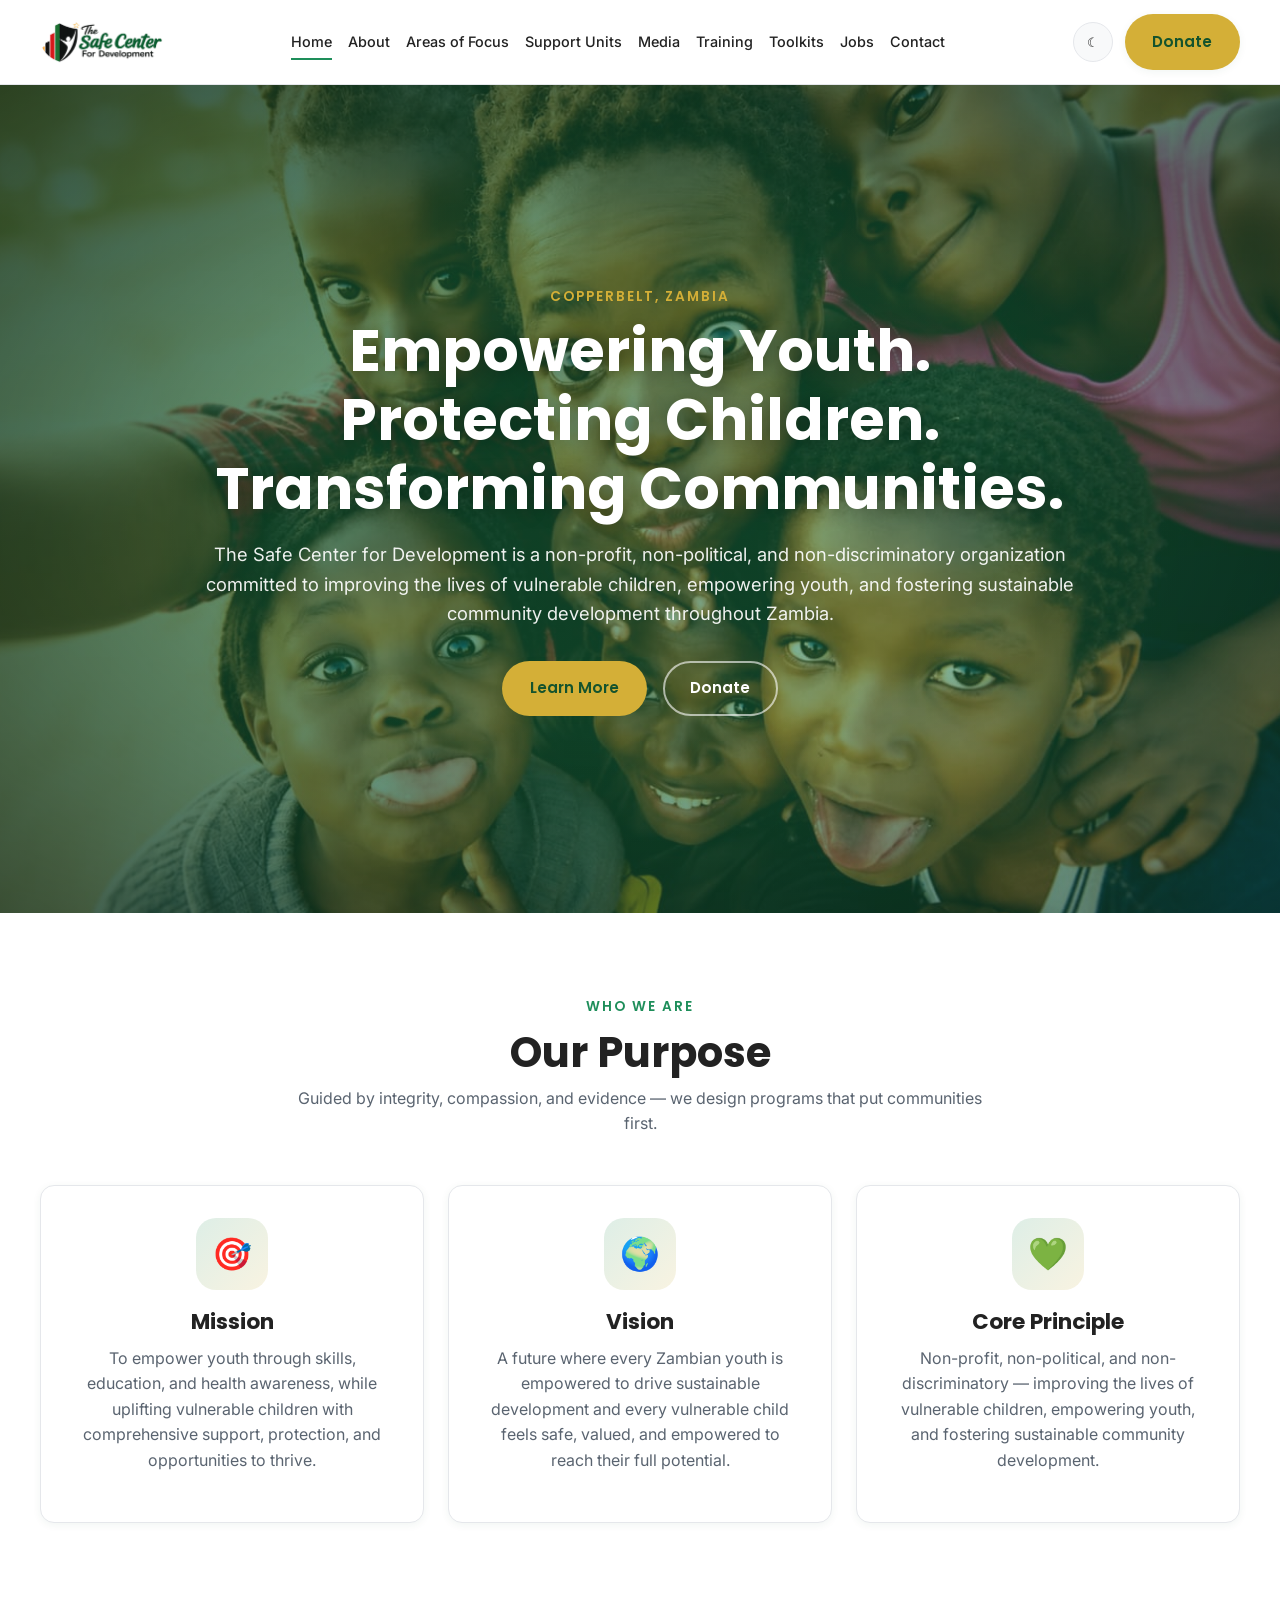
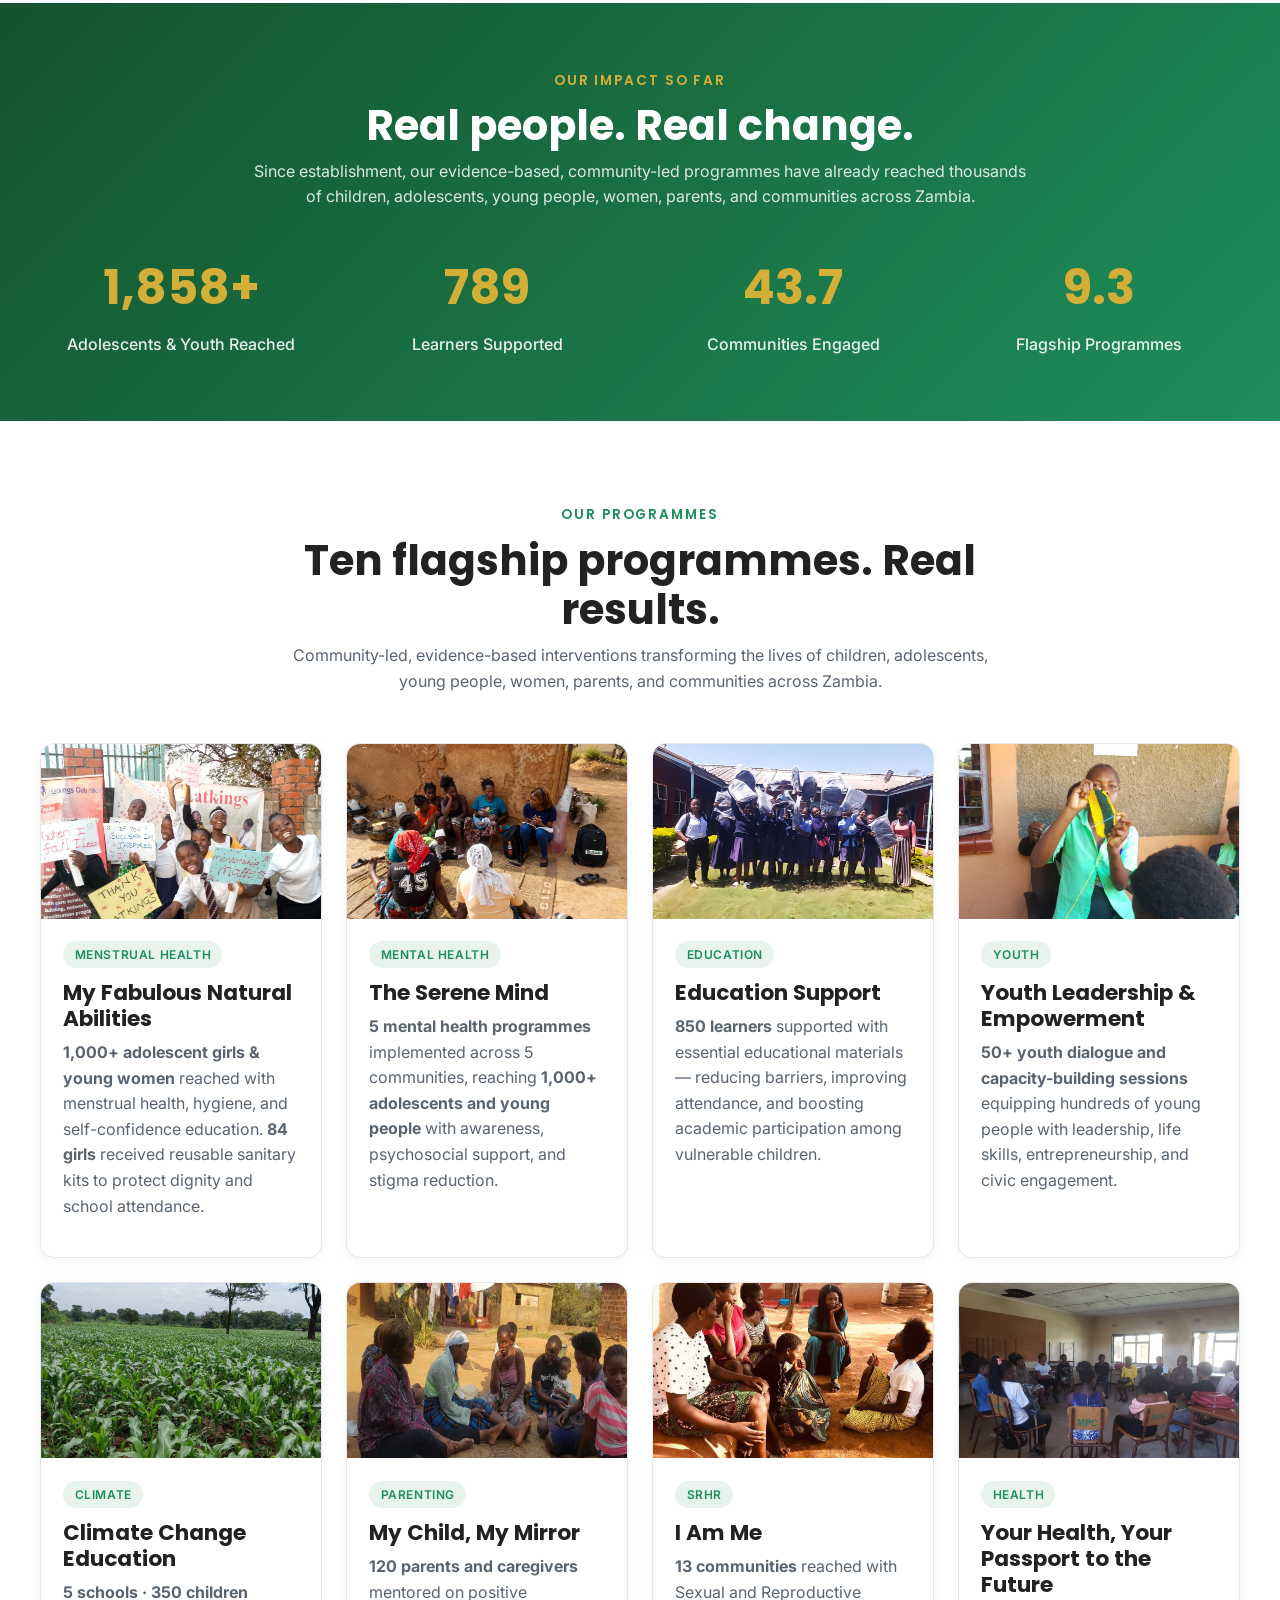
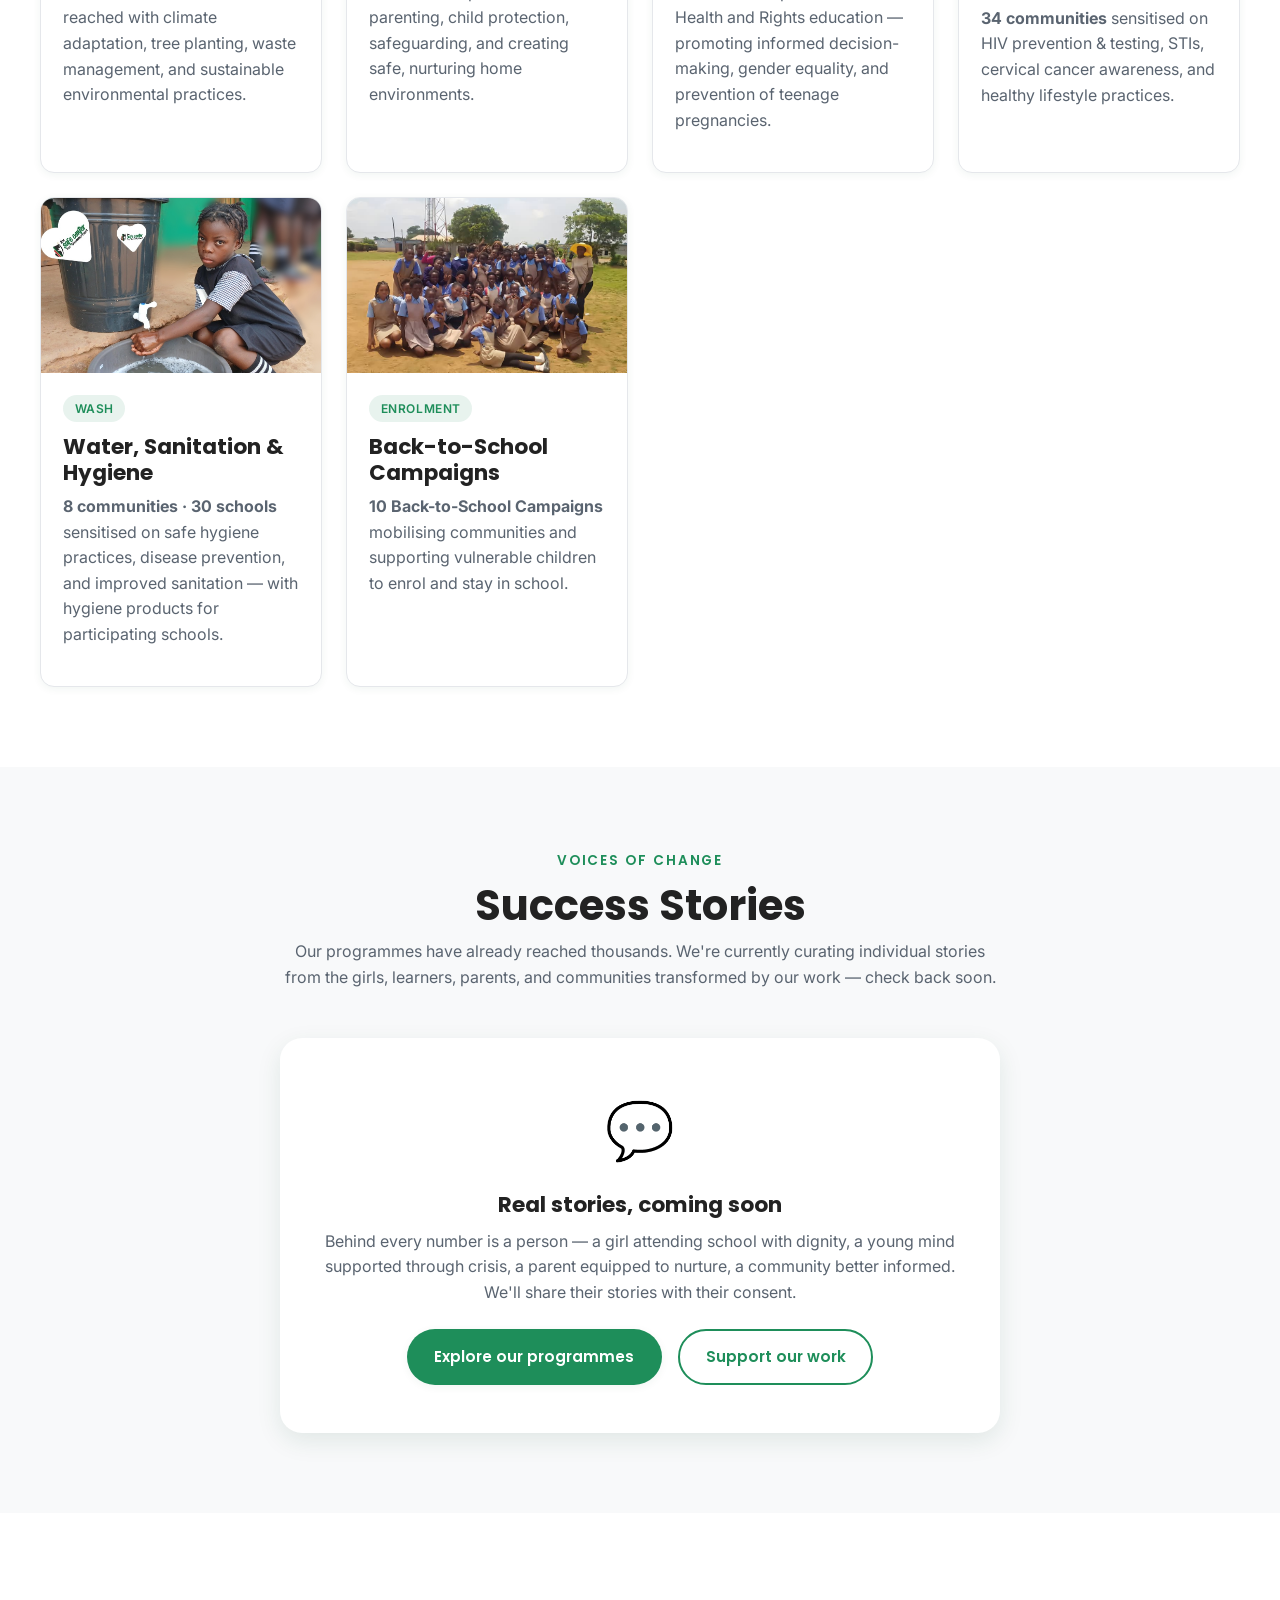
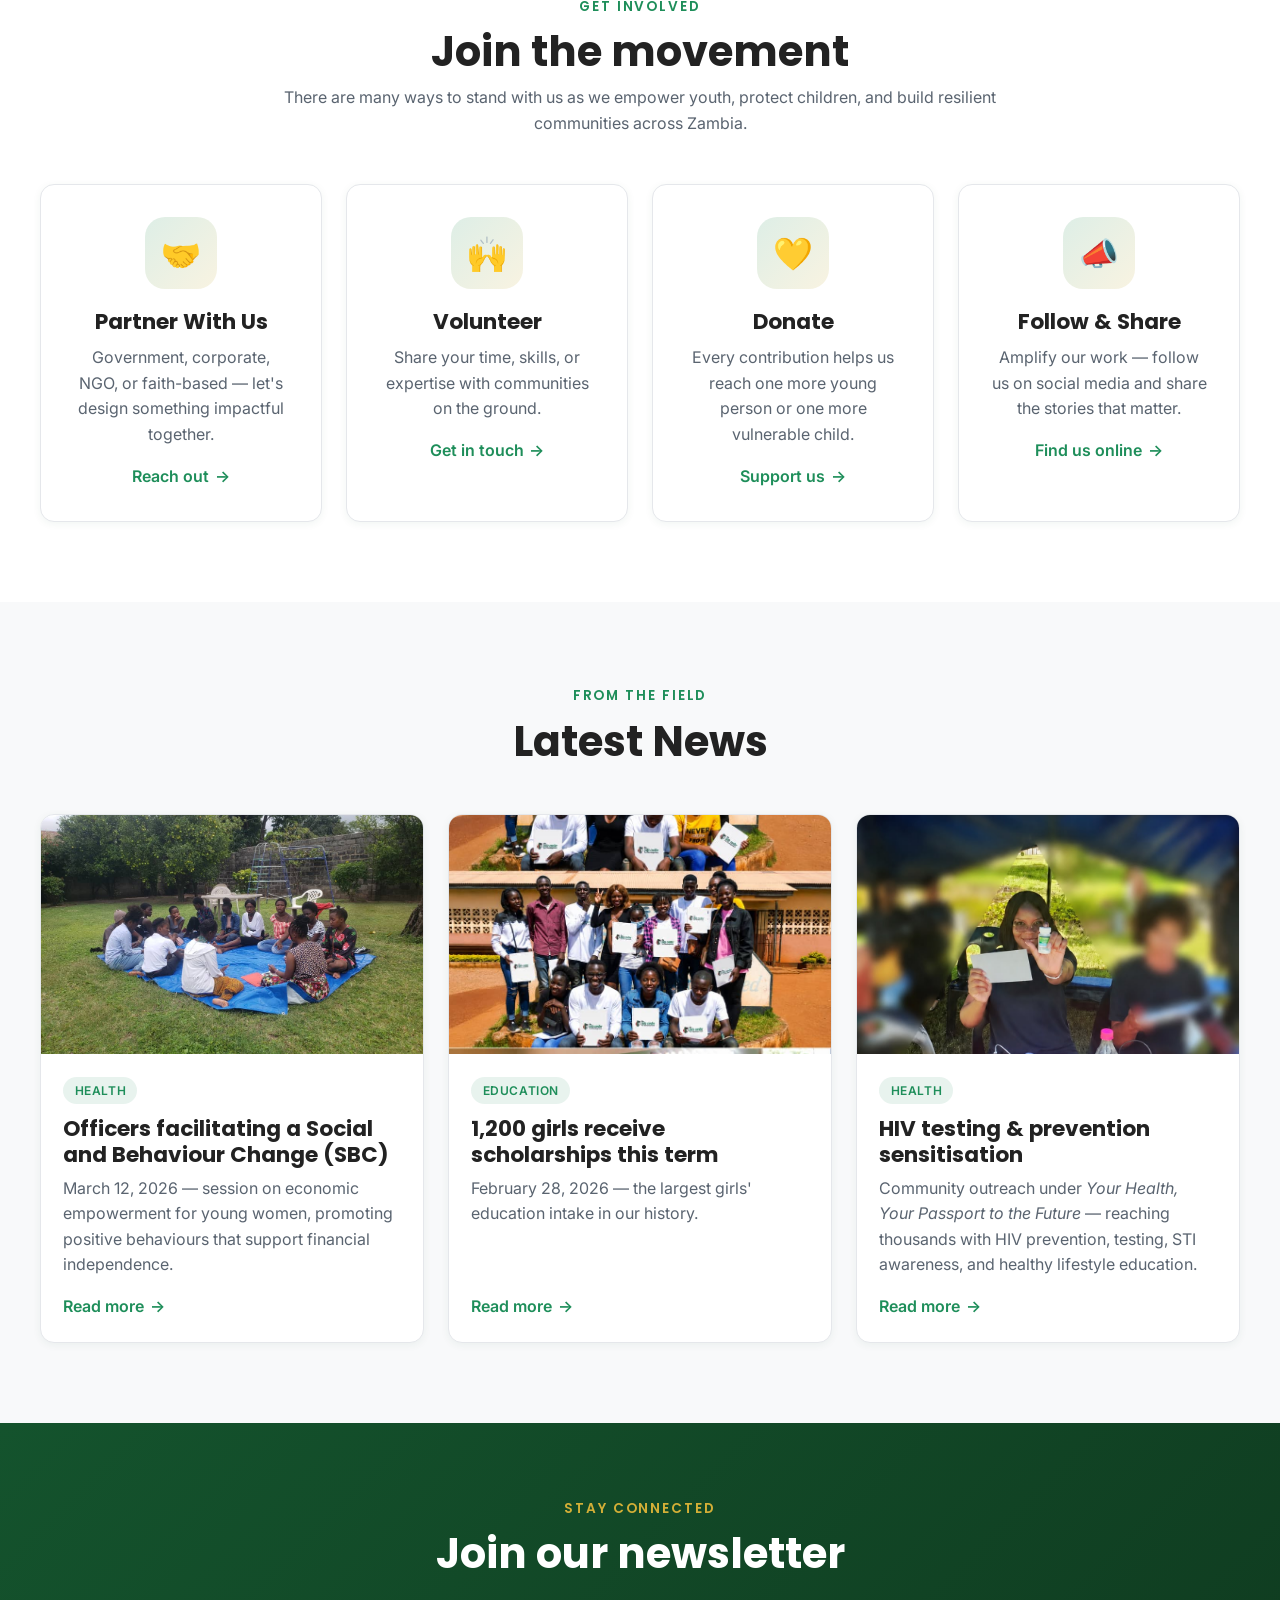
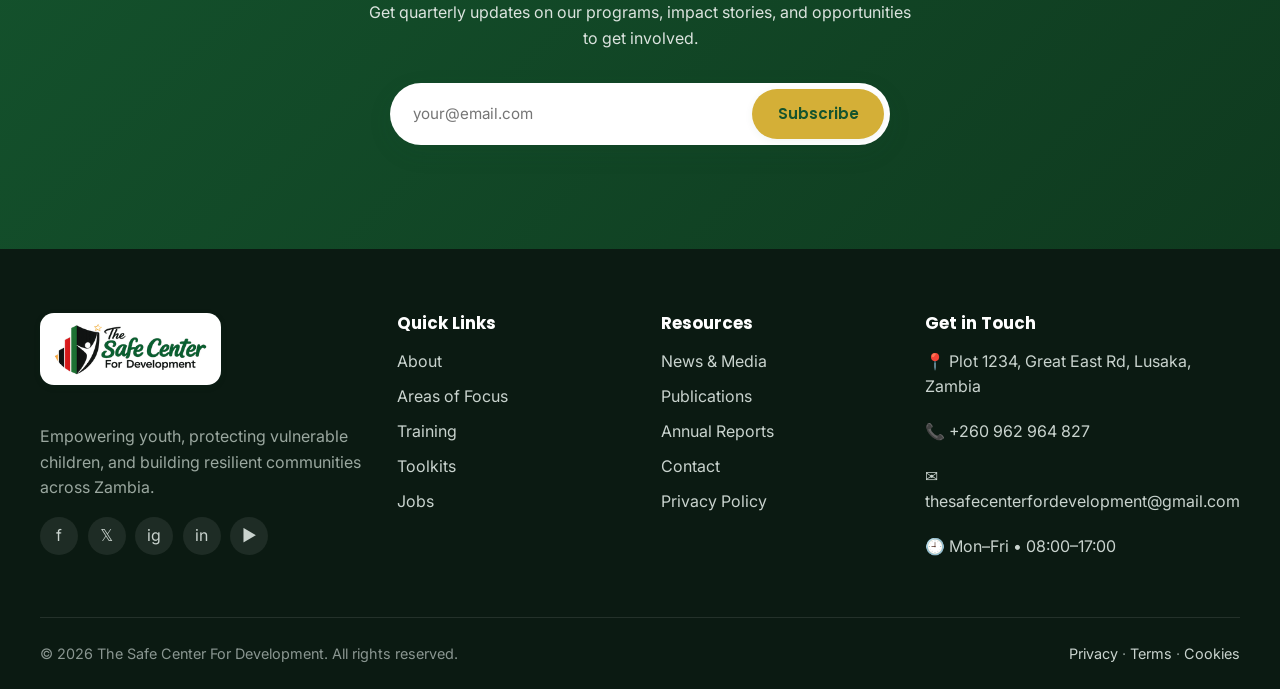
==== index.html @ 07a4c520 "Use menstral.jpeg for My Fabulous Natural Abilities; revert Education Support to empowe.jpeg" ====
<!DOCTYPE html>
<html lang="en">
<head>
<meta charset="UTF-8" />
<meta name="viewport" content="width=device-width, initial-scale=1.0" />
<title>The Safe Center For Development — Building Safer Communities</title>
<meta name="description" content="The Safe Center For Development works with communities, government, development partners, and vulnerable populations to create lasting positive change across Zambia." />
<meta property="og:title" content="The Safe Center For Development" />
<meta property="og:description" content="Building Safer Communities Through Sustainable Development." />
<meta property="og:type" content="website" />
<link rel="preconnect" href="https://fonts.googleapis.com" />
<link rel="preconnect" href="https://fonts.gstatic.com" crossorigin />
<link href="https://fonts.googleapis.com/css2?family=Inter:wght@400;500;600&family=Poppins:wght@500;600;700&display=swap" rel="stylesheet" />
<link rel="icon" type="image/png" href="assets/images/logo/favicon.ico" sizes="32x32"/>
<link rel="icon" type="image/png" href="assets/images/logo/favicon-16.png" sizes="16x16"/>
<link rel="apple-touch-icon" href="assets/images/logo/apple-touch-icon.png"/>
<link rel="shortcut icon" href="assets/images/logo/wnbg.jpeg"/>
<link rel="stylesheet" href="css/styles.css"/>
</head>
<body>
<a class="skip-link" href="#main">Skip to content</a>

<!-- ================= HEADER ================= -->
<header class="site-header">
  <div class="container nav">
    <a class="brand" href="index.html" aria-label="The Safe Center For Development — Home">
      <img class="brand-logo" src="assets/images/logo/wnbg.jpeg" alt="The Safe Center For Development"/>
    </a>
    <nav aria-label="Primary">
      <ul class="nav-links">
        <li><a href="index.html">Home</a></li>
        <li><a href="about.html">About</a></li>
        <li><a href="focus.html">Areas of Focus</a></li>
        <li><a href="support.html">Support Units</a></li>
        <li><a href="media.html">Media</a></li>
        <li><a href="training.html">Training</a></li>
        <li><a href="toolkits.html">Toolkits</a></li>
        <li><a href="jobs-empty.html">Jobs</a></li>
        <li><a href="contact.html">Contact</a></li>
      </ul>
    </nav>
    <div class="nav-actions">
      <button class="icon-btn" id="theme-toggle" aria-label="Toggle dark mode" title="Toggle theme">☾</button>
      <a class="btn btn-accent" href="#donate">Donate</a>
      <button class="nav-toggle" aria-label="Open menu" aria-expanded="false"><span></span></button>
    </div>
  </div>
</header>

<main id="main">
  <!-- ================= HERO ================= -->
  <section class="hero" aria-label="Introduction">
    <div class="hero-content reveal">
      <span class="eyebrow" style="color: var(--color-accent);">Copperbelt, Zambia</span>
      <h1>Empowering Youth. Protecting Children. Transforming Communities.</h1>
      <p class="lead">The Safe Center for Development is a non-profit, non-political, and non-discriminatory organization committed to improving the lives of vulnerable children, empowering youth, and fostering sustainable community development throughout Zambia.</p>
      <div class="hero-ctas">
        <a href="about.html" class="btn btn-accent">Learn More</a>
        <a href="#donate" class="btn btn-ghost">Donate</a>
      </div>
    </div>
  </section>

  <!-- ================= MISSION / VISION / VALUES ================= -->
  <section class="section">
    <div class="container">
      <div class="section-header reveal">
        <span class="eyebrow">Who We Are</span>
        <h2>Our Purpose</h2>
        <p>Guided by integrity, compassion, and evidence — we design programs that put communities first.</p>
      </div>
      <div class="grid grid-3">
        <article class="icon-card reveal">
          <div class="icon-badge" aria-hidden="true">🎯</div>
          <h3>Mission</h3>
          <p>To empower youth through skills, education, and health awareness, while uplifting vulnerable children with comprehensive support, protection, and opportunities to thrive.</p>
        </article>
        <article class="icon-card reveal">
          <div class="icon-badge" aria-hidden="true">🌍</div>
          <h3>Vision</h3>
          <p>A future where every Zambian youth is empowered to drive sustainable development and every vulnerable child feels safe, valued, and empowered to reach their full potential.</p>
        </article>
        <article class="icon-card reveal">
          <div class="icon-badge" aria-hidden="true">💚</div>
          <h3>Core Principle</h3>
          <p>Non-profit, non-political, and non-discriminatory — improving the lives of vulnerable children, empowering youth, and fostering sustainable community development.</p>
        </article>
      </div>
    </div>
  </section>

  <!-- ================= IMPACT STATS ================= -->
  <section class="stats" aria-label="Our impact so far">
    <div class="container">
      <div class="section-header reveal" style="text-align:center; max-width: 780px; margin: 0 auto 2.5rem;">
        <span class="eyebrow" style="color: var(--color-accent);">Our Impact So Far</span>
        <h2 style="color:#fff; margin-bottom:.5rem;">Real people. Real change.</h2>
        <p style="color: rgba(255,255,255,.85);">Since establishment, our evidence-based, community-led programmes have already reached thousands of children, adolescents, young people, women, parents, and communities across Zambia.</p>
      </div>
      <div class="grid" style="grid-template-columns: repeat(auto-fit, minmax(180px, 1fr));">
        <div class="reveal">
          <div class="stat-num"><span data-counter="2000" data-suffix="+">0</span></div>
          <div class="stat-label">Adolescents & Youth Reached</div>
        </div>
        <div class="reveal">
          <div class="stat-num"><span data-counter="850">0</span></div>
          <div class="stat-label">Learners Supported</div>
        </div>
        <div class="reveal">
          <div class="stat-num"><span data-counter="47">0</span></div>
          <div class="stat-label">Communities Engaged</div>
        </div>
        <div class="reveal">
          <div class="stat-num"><span data-counter="10">0</span></div>
          <div class="stat-label">Flagship Programmes</div>
        </div>
      </div>
    </div>
  </section>

  <!-- ================= FLAGSHIP PROGRAMMES ================= -->
  <section class="section">
    <div class="container">
      <div class="section-header reveal">
        <span class="eyebrow">Our Programmes</span>
        <h2>Ten flagship programmes. Real results.</h2>
        <p>Community-led, evidence-based interventions transforming the lives of children, adolescents, young people, women, parents, and communities across Zambia.</p>
      </div>
      <div class="grid grid-3">
        <article class="card reveal">
          <div class="card-media"><img loading="lazy" alt="Adolescent girls empowerment" src="assets/images/programs/menstral.jpeg"/></div>
          <div class="card-body"><span class="card-tag">Menstrual Health</span><h3>My Fabulous Natural Abilities</h3><p><strong>1,000+ adolescent girls & young women</strong> reached with menstrual health, hygiene, and self-confidence education. <strong>84 girls</strong> received reusable sanitary kits to protect dignity and school attendance.</p></div>
        </article>
        <article class="card reveal">
          <div class="card-media"><img loading="lazy" alt="Mental health support" src="assets/images/programs/mentonship.jpeg"/></div>
          <div class="card-body"><span class="card-tag">Mental Health</span><h3>The Serene Mind</h3><p><strong>5 mental health programmes</strong> implemented across 5 communities, reaching <strong>1,000+ adolescents and young people</strong> with awareness, psychosocial support, and stigma reduction.</p></div>
        </article>
        <article class="card reveal">
          <div class="card-media"><img loading="lazy" alt="Learners with school materials" src="assets/images/programs/empowe.jpeg"/></div>
          <div class="card-body"><span class="card-tag">Education</span><h3>Education Support</h3><p><strong>850 learners</strong> supported with essential educational materials — reducing barriers, improving attendance, and boosting academic participation among vulnerable children.</p></div>
        </article>
        <article class="card reveal">
          <div class="card-media"><img loading="lazy" alt="Youth leadership session" src="assets/images/programs/youth%20empowerment.jpeg"/></div>
          <div class="card-body"><span class="card-tag">Youth</span><h3>Youth Leadership & Empowerment</h3><p><strong>50+ youth dialogue and capacity-building sessions</strong> equipping hundreds of young people with leadership, life skills, entrepreneurship, and civic engagement.</p></div>
        </article>
        <article class="card reveal">
          <div class="card-media"><img loading="lazy" alt="Climate change education" src="assets/images/programs/climate%20change.jpeg"/></div>
          <div class="card-body"><span class="card-tag">Climate</span><h3>Climate Change Education</h3><p><strong>5 schools · 350 children</strong> reached with climate adaptation, tree planting, waste management, and sustainable environmental practices.</p></div>
        </article>
        <article class="card reveal">
          <div class="card-media"><img loading="lazy" alt="Parents and children" src="assets/images/programs/skillstrain.jpeg"/></div>
          <div class="card-body"><span class="card-tag">Parenting</span><h3>My Child, My Mirror</h3><p><strong>120 parents and caregivers</strong> mentored on positive parenting, child protection, safeguarding, and creating safe, nurturing home environments.</p></div>
        </article>
        <article class="card reveal">
          <div class="card-media"><img loading="lazy" alt="I Am Me SRHR programme" src="assets/images/programs/I%20Am%20Me.jpeg"/></div>
          <div class="card-body"><span class="card-tag">SRHR</span><h3>I Am Me</h3><p><strong>13 communities</strong> reached with Sexual and Reproductive Health and Rights education — promoting informed decision-making, gender equality, and prevention of teenage pregnancies.</p></div>
        </article>
        <article class="card reveal">
          <div class="card-media"><img loading="lazy" alt="Your Health, Your Passport to the Future programme" src="assets/images/programs/Your%20Health%2C%20Your%20Passport%20to%20the%20Future.jpeg"/></div>
          <div class="card-body"><span class="card-tag">Health</span><h3>Your Health, Your Passport to the Future</h3><p><strong>34 communities</strong> sensitised on HIV prevention & testing, STIs, cervical cancer awareness, and healthy lifestyle practices.</p></div>
        </article>
        <article class="card reveal">
          <div class="card-media"><img loading="lazy" alt="Water, Sanitation and Hygiene programme" src="assets/images/programs/water%20and%20sanitation.jpeg"/></div>
          <div class="card-body"><span class="card-tag">WASH</span><h3>Water, Sanitation & Hygiene</h3><p><strong>8 communities · 30 schools</strong> sensitised on safe hygiene practices, disease prevention, and improved sanitation — with hygiene products for participating schools.</p></div>
        </article>
        <article class="card reveal">
          <div class="card-media"><img loading="lazy" alt="Back to school" src="assets/images/programs/chidren.jpeg"/></div>
          <div class="card-body"><span class="card-tag">Enrolment</span><h3>Back-to-School Campaigns</h3><p><strong>10 Back-to-School Campaigns</strong> mobilising communities and supporting vulnerable children to enrol and stay in school.</p></div>
        </article>
      </div>
    </div>
  </section>

  <!-- ================= SUCCESS STORIES (COMING SOON) ================= -->
  <section class="section stories">
    <div class="container">
      <div class="section-header reveal">
        <span class="eyebrow">Voices of Change</span>
        <h2>Success Stories</h2>
        <p>Our programmes have already reached thousands. We're currently curating individual stories from the girls, learners, parents, and communities transformed by our work — check back soon.</p>
      </div>
      <div class="reveal" style="max-width: 720px; margin: 0 auto; background: var(--color-bg); padding: 3rem 2rem; border-radius: var(--radius-lg); box-shadow: var(--shadow-md); text-align: center;">
        <div style="font-size: 3.5rem; margin-bottom: 1rem;" aria-hidden="true">💬</div>
        <h3>Real stories, coming soon</h3>
        <p>Behind every number is a person — a girl attending school with dignity, a young mind supported through crisis, a parent equipped to nurture, a community better informed. We'll share their stories with their consent.</p>
        <div style="display:flex; gap:1rem; justify-content:center; flex-wrap:wrap; margin-top: 1.5rem;">
          <a href="focus.html" class="btn btn-primary">Explore our programmes</a>
          <a href="index.html#donate" class="btn btn-outline">Support our work</a>
        </div>
      </div>
    </div>
  </section>

  <!-- ================= GET INVOLVED ================= -->
  <section class="section">
    <div class="container">
      <div class="section-header reveal">
        <span class="eyebrow">Get Involved</span>
        <h2>Join the movement</h2>
        <p>There are many ways to stand with us as we empower youth, protect children, and build resilient communities across Zambia.</p>
      </div>
      <div class="grid grid-4">
        <article class="icon-card reveal">
          <div class="icon-badge">🤝</div>
          <h3>Partner With Us</h3>
          <p>Government, corporate, NGO, or faith-based — let's design something impactful together.</p>
          <a class="card-link" href="contact.html">Reach out</a>
        </article>
        <article class="icon-card reveal">
          <div class="icon-badge">🙌</div>
          <h3>Volunteer</h3>
          <p>Share your time, skills, or expertise with communities on the ground.</p>
          <a class="card-link" href="jobs-empty.html">Get in touch</a>
        </article>
        <article class="icon-card reveal">
          <div class="icon-badge">💛</div>
          <h3>Donate</h3>
          <p>Every contribution helps us reach one more young person or one more vulnerable child.</p>
          <a class="card-link" href="#donate">Support us</a>
        </article>
        <article class="icon-card reveal">
          <div class="icon-badge">📣</div>
          <h3>Follow & Share</h3>
          <p>Amplify our work — follow us on social media and share the stories that matter.</p>
          <a class="card-link" href="contact.html">Find us online</a>
        </article>
      </div>
    </div>
  </section>

  <!-- ================= LATEST NEWS ================= -->
  <section class="section" style="background: var(--color-surface);">
    <div class="container">
      <div class="section-header reveal">
        <span class="eyebrow">From the Field</span>
        <h2>Latest News</h2>
      </div>
      <div class="grid grid-3">
        <article class="card reveal">
          <div class="card-media"><img loading="lazy" alt="Officers facilitating a Social and Behaviour Change session" src="assets/images/programs/Officers%20facilitating%20a%20Social%20and%20Behaviour%20Change%20%28SBC%29.jpeg"/></div>
          <div class="card-body"><span class="card-tag">Health</span><h3>Officers facilitating a Social and Behaviour Change (SBC)</h3><p>March 12, 2026 — session on economic empowerment for young women, promoting positive behaviours that support financial independence.</p><a class="card-link" href="media.html">Read more</a></div>
        </article>
        <article class="card reveal">
          <div class="card-media"><img loading="lazy" alt="Girls receiving scholarships" src="assets/images/programs/sills.jpeg"/></div>
          <div class="card-body"><span class="card-tag">Education</span><h3>1,200 girls receive scholarships this term</h3><p>February 28, 2026 — the largest girls' education intake in our history.</p><a class="card-link" href="media.html">Read more</a></div>
        </article>
        <article class="card reveal">
          <div class="card-media"><img loading="lazy" alt="HIV testing sensitisation" src="assets/images/programs/HIV%20testing.jpeg"/></div>
          <div class="card-body"><span class="card-tag">Health</span><h3>HIV testing & prevention sensitisation</h3><p>Community outreach under <em>Your Health, Your Passport to the Future</em> — reaching thousands with HIV prevention, testing, STI awareness, and healthy lifestyle education.</p><a class="card-link" href="media.html">Read more</a></div>
        </article>
      </div>
    </div>
  </section>

  <!-- ================= NEWSLETTER ================= -->
  <section class="newsletter" id="donate">
    <div class="container reveal">
      <span class="eyebrow" style="color: var(--color-accent);">Stay Connected</span>
      <h2>Join our newsletter</h2>
      <p>Get quarterly updates on our programs, impact stories, and opportunities to get involved.</p>
      <form class="newsletter-form" data-form aria-label="Newsletter signup">
        <input type="email" required placeholder="your@email.com" aria-label="Email address" />
        <button class="btn btn-accent" type="submit" data-label="Subscribe">Subscribe</button>
      </form>
      <p class="form-status" style="margin-top:1rem;"></p>
    </div>
  </section>
</main>

<!-- ================= FOOTER ================= -->
<footer class="site-footer">
  <div class="container">
    <div class="footer-grid">
      <div class="footer-brand">
        <a href="index.html" class="brand-logo-wrap" aria-label="The Safe Center For Development — Home">
          <img src="assets/images/logo/wnbg.jpeg" alt="The Safe Center For Development"/>
        </a>
        <p>Empowering youth, protecting vulnerable children, and building resilient communities across Zambia.</p>
        <div class="footer-social" aria-label="Social media">
          <a href="#" aria-label="Facebook">f</a>
          <a href="#" aria-label="Twitter">𝕏</a>
          <a href="#" aria-label="Instagram">ig</a>
          <a href="https://www.linkedin.com/in/the-safe-center-for-development-625987335/?lipi=urn%3Ali%3Apage%3Ad_flagship3_profile_view_base_contact_details%3BE%2BnooZtxRbamb4ol0K%2BVkw%3D%3D" aria-label="LinkedIn">in</a>
          <a href="#" aria-label="YouTube">▶</a>
        </div>
      </div>
      <div>
        <h4>Quick Links</h4>
        <ul class="footer-links">
          <li><a href="about.html">About</a></li>
          <li><a href="focus.html">Areas of Focus</a></li>
          <li><a href="training.html">Training</a></li>
          <li><a href="toolkits.html">Toolkits</a></li>
          <li><a href="jobs-empty.html">Jobs</a></li>
        </ul>
      </div>
      <div>
        <h4>Resources</h4>
        <ul class="footer-links">
          <li><a href="media.html">News & Media</a></li>
          <li><a href="toolkits.html">Publications</a></li>
          <li><a href="about.html#reports">Annual Reports</a></li>
          <li><a href="contact.html">Contact</a></li>
          <li><a href="#">Privacy Policy</a></li>
        </ul>
      </div>
      <div>
        <h4>Get in Touch</h4>
        <ul class="footer-links footer-contact">
          <li>📍 Plot 1234, Great East Rd, Lusaka, Zambia</li>
          <li>📞 +260 962 964 827</li>
          <li>✉ thesafecenterfordevelopment@gmail.com</li>
          <li>🕘 Mon–Fri • 08:00–17:00</li>
        </ul>
      </div>
    </div>
    <div class="footer-bottom">
      <span>© <span id="year"></span> The Safe Center For Development. All rights reserved.</span>
      <span><a href="#">Privacy</a> · <a href="#">Terms</a> · <a href="#">Cookies</a></span>
    </div>
  </div>
</footer>

<button class="back-to-top" aria-label="Back to top" title="Back to top">↑</button>

<script src="js/main.js"></script>
</body>
</html>
---- css/styles.css ----
/* =========================================================
   The Safe Center For Development — Global Stylesheet
   ========================================================= */

:root {
  --color-primary: #1E8E5A;
  --color-primary-dark: #14532D;
  --color-accent: #D4AF37;
  --color-bg: #FFFFFF;
  --color-surface: #F8F9FA;
  --color-text: #222222;
  --color-muted: #5A6470;
  --color-border: #E5E7EB;

  --font-heading: 'Poppins', system-ui, sans-serif;
  --font-body: 'Inter', system-ui, sans-serif;

  --radius-sm: 8px;
  --radius-md: 14px;
  --radius-lg: 22px;
  --radius-pill: 999px;

  --shadow-sm: 0 2px 8px rgba(20, 83, 45, 0.06);
  --shadow-md: 0 8px 24px rgba(20, 83, 45, 0.10);
  --shadow-lg: 0 20px 48px rgba(20, 83, 45, 0.14);

  --container: 1200px;
  --transition: 0.3s cubic-bezier(.4,.0,.2,1);
}

[data-theme="dark"] {
  --color-bg: #0E1512;
  --color-surface: #14201B;
  --color-text: #F1F5F3;
  --color-muted: #A9B4B0;
  --color-border: #223028;
  --shadow-sm: 0 2px 8px rgba(0,0,0,0.4);
  --shadow-md: 0 8px 24px rgba(0,0,0,0.45);
  --shadow-lg: 0 20px 48px rgba(0,0,0,0.55);
}

/* ---------- Base reset ---------- */
*, *::before, *::after { box-sizing: border-box; }
html { scroll-behavior: smooth; -webkit-text-size-adjust: 100%; }
body {
  margin: 0;
  font-family: var(--font-body);
  color: var(--color-text);
  background: var(--color-bg);
  line-height: 1.6;
  -webkit-font-smoothing: antialiased;
  transition: background var(--transition), color var(--transition);
}
img, video { max-width: 100%; display: block; height: auto; }
a { color: var(--color-primary); text-decoration: none; transition: color var(--transition); }
a:hover { color: var(--color-primary-dark); }
h1,h2,h3,h4,h5,h6 { font-family: var(--font-heading); font-weight: 700; line-height: 1.2; margin: 0 0 .5em; color: var(--color-text); }
h1 { font-size: clamp(2.2rem, 5vw, 3.6rem); }
h2 { font-size: clamp(1.8rem, 3.5vw, 2.6rem); }
h3 { font-size: 1.35rem; }
p { margin: 0 0 1em; color: var(--color-muted); }

/* ---------- Utilities ---------- */
.container { width: min(100% - 2rem, var(--container)); margin-inline: auto; }
.section { padding: 5rem 0; }
.section-tight { padding: 3rem 0; }
.eyebrow {
  display: inline-block;
  font-family: var(--font-heading);
  font-weight: 600;
  font-size: 0.85rem;
  letter-spacing: 0.14em;
  text-transform: uppercase;
  color: var(--color-primary);
  margin-bottom: 0.6rem;
}
.section-header { text-align: center; max-width: 720px; margin: 0 auto 3rem; }
.section-header h2 { margin-bottom: .5rem; }
.section-header p { color: var(--color-muted); }
.text-center { text-align: center; }
.grid { display: grid; gap: 1.5rem; }

/* Skip link (a11y) */
.skip-link {
  position: absolute; left: -9999px; top: 0;
  background: var(--color-primary-dark); color: #fff;
  padding: .75rem 1rem; z-index: 9999; border-radius: 0 0 var(--radius-sm) 0;
}
.skip-link:focus { left: 0; }

/* ---------- Buttons ---------- */
.btn {
  display: inline-flex; align-items: center; gap: .5rem;
  padding: .85rem 1.6rem;
  font-family: var(--font-heading); font-weight: 600; font-size: 0.95rem;
  border-radius: var(--radius-pill);
  border: 2px solid transparent;
  cursor: pointer;
  transition: transform var(--transition), box-shadow var(--transition), background var(--transition), color var(--transition), border-color var(--transition);
  text-decoration: none;
  box-shadow: var(--shadow-sm);
}
.btn:hover { transform: translateY(-2px); box-shadow: var(--shadow-md); }
.btn-primary { background: var(--color-primary); color: #fff; }
.btn-primary:hover { background: var(--color-primary-dark); color: #fff; }
.btn-accent { background: var(--color-accent); color: #14532D; }
.btn-accent:hover { background: #b8952e; color: #14532D; }
.btn-ghost { background: transparent; color: #fff; border-color: rgba(255,255,255,0.6); box-shadow: none; }
.btn-ghost:hover { background: rgba(255,255,255,0.15); color: #fff; }
.btn-outline { background: transparent; color: var(--color-primary); border-color: var(--color-primary); box-shadow: none; }
.btn-outline:hover { background: var(--color-primary); color: #fff; }

/* ---------- Header / Nav ---------- */
.site-header {
  position: sticky; top: 0; z-index: 100;
  background: rgba(255,255,255,0.92);
  backdrop-filter: saturate(1.4) blur(14px);
  border-bottom: 1px solid var(--color-border);
  transition: background var(--transition);
}
[data-theme="dark"] .site-header { background: rgba(14,21,18,0.92); }
.nav {
  display: flex; align-items: center; justify-content: space-between;
  padding: 0.9rem 0;
  gap: 1.5rem;
}
.brand { display: flex; align-items: center; gap: .7rem; font-family: var(--font-heading); font-weight: 700; color: var(--color-text); }
.brand-logo { height: 44px; width: auto; max-width: 180px; object-fit: contain; display: block; }
@media (max-width: 1200px) { .brand-logo { height: 40px; max-width: 150px; } }
@media (max-width: 500px)  { .brand-logo { height: 36px; max-width: 130px; } }
.brand-logo-wrap {
  display: inline-block; padding: .5rem .75rem; background: #fff;
  border-radius: var(--radius-md); margin-bottom: 1rem; box-shadow: var(--shadow-sm);
}
.brand-logo-wrap img { height: 56px; width: auto; display: block; }
[data-theme="dark"] .brand-logo { background: #fff; padding: 4px 6px; border-radius: 8px; }
.brand-mark {
  width: 42px; height: 42px; border-radius: 12px;
  background: linear-gradient(135deg, var(--color-primary), var(--color-primary-dark));
  color: #fff; display: grid; place-items: center;
  font-family: var(--font-heading); font-weight: 700; letter-spacing: 1px;
  box-shadow: var(--shadow-sm);
}
.brand-text { line-height: 1.1; }
.brand-text small { display: block; font-family: var(--font-body); font-weight: 400; color: var(--color-muted); font-size: .72rem; letter-spacing: .12em; text-transform: uppercase; }

.nav-links { display: flex; align-items: center; gap: 1rem; list-style: none; margin: 0; padding: 0; }
.nav-links a {
  color: var(--color-text); font-weight: 500; font-size: .9rem; padding: .4rem 0;
  position: relative; white-space: nowrap;
}
@media (max-width: 1100px) { .nav-links { gap: .75rem; } .nav-links a { font-size: .85rem; } }
.nav-links a::after {
  content: ""; position: absolute; left: 0; bottom: -3px; height: 2px; width: 0;
  background: var(--color-primary); transition: width var(--transition);
}
.nav-links a:hover::after, .nav-links a.active::after { width: 100%; }

.nav-actions { display: flex; align-items: center; gap: .75rem; }
.icon-btn {
  width: 40px; height: 40px; border-radius: 50%;
  background: var(--color-surface); border: 1px solid var(--color-border);
  display: grid; place-items: center; cursor: pointer;
  color: var(--color-text); transition: all var(--transition);
}
.icon-btn:hover { background: var(--color-primary); color: #fff; border-color: var(--color-primary); }

.nav-toggle {
  display: none; width: 44px; height: 44px; border-radius: 12px;
  background: var(--color-surface); border: 1px solid var(--color-border);
  cursor: pointer; padding: 0; align-items: center; justify-content: center;
}
.nav-toggle span { display: block; width: 20px; height: 2px; background: var(--color-text); position: relative; }
.nav-toggle span::before, .nav-toggle span::after {
  content: ""; position: absolute; left: 0; width: 20px; height: 2px; background: var(--color-text);
  transition: transform var(--transition), top var(--transition);
}
.nav-toggle span::before { top: -6px; }
.nav-toggle span::after  { top:  6px; }

@media (max-width: 1024px) {
  .nav-toggle { display: inline-flex; }
  .nav-links {
    position: fixed; inset: 68px 0 auto 0;
    flex-direction: column; align-items: stretch;
    background: var(--color-bg); border-bottom: 1px solid var(--color-border);
    padding: 1rem 1.25rem 1.5rem; gap: 0.25rem;
    transform: translateY(-120%); transition: transform var(--transition);
    box-shadow: var(--shadow-md);
  }
  .nav-links.open { transform: translateY(0); }
  .nav-links a { padding: .8rem .25rem; border-bottom: 1px solid var(--color-border); }
  .nav-links a::after { display: none; }
}

/* ---------- Hero ---------- */
.hero {
  position: relative; min-height: 92vh;
  display: grid; place-items: center;
  color: #fff; text-align: center; overflow: hidden;
  isolation: isolate;
}
.hero::before {
  content: ""; position: absolute; inset: 0; z-index: -2;
  background:
    linear-gradient(120deg, rgba(20,83,45,.75), rgba(30,142,90,.45)),
    url('../assets/images/hero/hero.jpeg') center/cover no-repeat;
  transform: scale(1.05);
  animation: heroZoom 18s ease-in-out infinite alternate;
}
.hero::after {
  content: ""; position: absolute; inset: 0; z-index: -1;
  background: radial-gradient(ellipse at center, transparent 40%, rgba(0,0,0,.4) 100%);
}
@keyframes heroZoom {
  from { transform: scale(1.05); } to { transform: scale(1.15); }
}
.hero-content { max-width: 900px; padding: 6rem 1rem; }
.hero h1 { color: #fff; margin-bottom: 1rem; text-shadow: 0 2px 20px rgba(0,0,0,.3); }
.hero p.lead { color: rgba(255,255,255,.92); font-size: 1.15rem; margin-bottom: 2rem; }
.hero-ctas { display: flex; flex-wrap: wrap; gap: 1rem; justify-content: center; }

/* ---------- Page banner (inner pages) ---------- */
.page-banner {
  background: linear-gradient(135deg, var(--color-primary-dark), var(--color-primary));
  color: #fff; padding: 5rem 0 4rem; text-align: center;
}
.page-banner h1 { color: #fff; }
.page-banner p { color: rgba(255,255,255,.9); max-width: 640px; margin: 0 auto; }
.breadcrumb { font-size: .9rem; color: rgba(255,255,255,.85); margin-top: 1rem; }
.breadcrumb a { color: var(--color-accent); }

/* ---------- Cards ---------- */
.card {
  background: var(--color-bg);
  border: 1px solid var(--color-border);
  border-radius: var(--radius-md);
  overflow: hidden;
  box-shadow: var(--shadow-sm);
  transition: transform var(--transition), box-shadow var(--transition);
  display: flex; flex-direction: column;
}
.card:hover { transform: translateY(-6px); box-shadow: var(--shadow-lg); }
.card-media { aspect-ratio: 16 / 10; overflow: hidden; background: var(--color-surface); }
.card-media img { width: 100%; height: 100%; object-fit: cover; transition: transform 0.6s ease; }
.card:hover .card-media img { transform: scale(1.08); }
.card-body { padding: 1.4rem; flex: 1; display: flex; flex-direction: column; }
.card-tag {
  align-self: flex-start; background: rgba(30,142,90,.1); color: var(--color-primary);
  padding: .25rem .7rem; border-radius: var(--radius-pill);
  font-size: .75rem; font-weight: 600; letter-spacing: .05em; text-transform: uppercase;
  margin-bottom: .75rem;
}
.card h3 { margin-bottom: .5rem; }
.card p { flex: 1; }
.card-link {
  font-weight: 600; color: var(--color-primary); align-self: flex-start;
  display: inline-flex; align-items: center; gap: .35rem;
}
.card-link::after { content: "→"; transition: transform var(--transition); }
.card-link:hover::after { transform: translateX(4px); }

/* Icon cards (mission/vision/values) */
.icon-card {
  padding: 2rem;
  text-align: center;
  background: var(--color-bg);
  border: 1px solid var(--color-border);
  border-radius: var(--radius-md);
  box-shadow: var(--shadow-sm);
  transition: transform var(--transition), box-shadow var(--transition);
}
.icon-card:hover { transform: translateY(-6px); box-shadow: var(--shadow-md); }
.icon-badge {
  width: 72px; height: 72px; border-radius: 20px; margin: 0 auto 1.2rem;
  background: linear-gradient(135deg, rgba(30,142,90,.15), rgba(212,175,55,.15));
  color: var(--color-primary); display: grid; place-items: center; font-size: 2rem;
}

/* ---------- Stats ---------- */
.stats {
  background: linear-gradient(135deg, var(--color-primary-dark), var(--color-primary));
  color: #fff; padding: 4rem 0;
}
.stats .grid { grid-template-columns: repeat(auto-fit, minmax(180px, 1fr)); text-align: center; }
.stat-num { font-family: var(--font-heading); font-weight: 700; font-size: clamp(2.2rem, 4vw, 3rem); color: var(--color-accent); }
.stat-label { color: rgba(255,255,255,.9); font-weight: 500; margin-top: .3rem; }

/* ---------- Grids ---------- */
.grid-3 { grid-template-columns: repeat(auto-fit, minmax(280px, 1fr)); }
.grid-4 { grid-template-columns: repeat(auto-fit, minmax(240px, 1fr)); }
.grid-2 { grid-template-columns: repeat(auto-fit, minmax(320px, 1fr)); }

/* ---------- Testimonials ---------- */
.stories { background: var(--color-surface); }
.story-slider {
  position: relative; max-width: 900px; margin: 0 auto;
  overflow: hidden;
}
.story-track { display: flex; transition: transform 0.6s cubic-bezier(.4,.0,.2,1); }
.story {
  min-width: 100%; padding: 2.5rem; text-align: center;
  background: var(--color-bg); border-radius: var(--radius-lg); box-shadow: var(--shadow-md);
}
.story blockquote { font-size: 1.15rem; font-style: italic; color: var(--color-text); margin: 0 0 1.5rem; line-height: 1.6; }
.story-avatar {
  width: 72px; height: 72px; border-radius: 50%; margin: 0 auto 1rem;
  object-fit: cover; border: 3px solid var(--color-accent);
}
.story-name { font-family: var(--font-heading); font-weight: 700; color: var(--color-text); }
.story-role { font-size: .9rem; color: var(--color-muted); }
.slider-dots { display: flex; justify-content: center; gap: .5rem; margin-top: 1.5rem; }
.slider-dots button {
  width: 10px; height: 10px; border-radius: 50%; border: none; padding: 0;
  background: var(--color-border); cursor: pointer; transition: background var(--transition), transform var(--transition);
}
.slider-dots button.active { background: var(--color-primary); transform: scale(1.3); }

/* ---------- Partners ---------- */
.partners-track {
  display: flex; gap: 3rem; align-items: center;
  animation: scrollX 30s linear infinite;
  width: max-content;
}
.partners-wrap { overflow: hidden; -webkit-mask-image: linear-gradient(90deg, transparent, #000 10%, #000 90%, transparent); mask-image: linear-gradient(90deg, transparent, #000 10%, #000 90%, transparent); }
.partner {
  font-family: var(--font-heading); font-weight: 700; font-size: 1.1rem;
  color: var(--color-muted); padding: 1rem 1.5rem; border: 1px solid var(--color-border);
  border-radius: var(--radius-md); background: var(--color-bg); white-space: nowrap;
}
@keyframes scrollX { from { transform: translateX(0); } to { transform: translateX(-50%); } }

/* ---------- Newsletter ---------- */
.newsletter {
  background: linear-gradient(135deg, var(--color-primary-dark) 0%, #0f3a1f 100%);
  color: #fff; text-align: center; padding: 4.5rem 0;
}
.newsletter h2 { color: #fff; }
.newsletter p { color: rgba(255,255,255,.85); max-width: 560px; margin: 0 auto 2rem; }
.newsletter-form {
  display: flex; gap: .5rem; max-width: 500px; margin: 0 auto;
  background: #fff; padding: .35rem; border-radius: var(--radius-pill);
  box-shadow: var(--shadow-md);
}
.newsletter-form input {
  flex: 1; border: none; outline: none; padding: .75rem 1.1rem;
  font-family: var(--font-body); font-size: .95rem; border-radius: var(--radius-pill);
  color: var(--color-text); background: transparent;
}
.newsletter-form button { border: none; }
@media (max-width: 500px) {
  .newsletter-form { flex-direction: column; border-radius: var(--radius-md); padding: .75rem; }
  .newsletter-form input, .newsletter-form button { width: 100%; }
}

/* ---------- Footer ---------- */
.site-footer {
  background: #0B1A12; color: #C9D3CE; padding: 4rem 0 1.5rem;
}
.site-footer h4 { color: #fff; font-size: 1.05rem; margin-bottom: 1rem; }
.site-footer a { color: #C9D3CE; }
.site-footer a:hover { color: var(--color-accent); }
.footer-grid { display: grid; gap: 2rem; grid-template-columns: 1.4fr 1fr 1fr 1.2fr; }
.footer-brand p { color: #9AA79F; margin-top: 1rem; }
.footer-links { list-style: none; padding: 0; margin: 0; display: grid; gap: .6rem; }
.footer-contact li { display: flex; gap: .6rem; margin-bottom: .6rem; color: #C9D3CE; }
.footer-social { display: flex; gap: .6rem; margin-top: 1rem; }
.footer-social a {
  width: 38px; height: 38px; border-radius: 50%;
  background: rgba(255,255,255,.08); display: grid; place-items: center;
  transition: background var(--transition), transform var(--transition);
}
.footer-social a:hover { background: var(--color-primary); transform: translateY(-2px); }
.footer-bottom {
  border-top: 1px solid rgba(255,255,255,.1);
  margin-top: 3rem; padding-top: 1.5rem;
  display: flex; flex-wrap: wrap; gap: 1rem; justify-content: space-between; align-items: center;
  font-size: .9rem; color: #8A9691;
}
@media (max-width: 800px) { .footer-grid { grid-template-columns: 1fr 1fr; } }
@media (max-width: 500px) { .footer-grid { grid-template-columns: 1fr; } }

/* ---------- Back to top ---------- */
.back-to-top {
  position: fixed; right: 1.25rem; bottom: 1.25rem; z-index: 90;
  width: 46px; height: 46px; border-radius: 50%;
  background: var(--color-primary); color: #fff; border: none;
  display: grid; place-items: center; cursor: pointer;
  box-shadow: var(--shadow-md);
  opacity: 0; transform: translateY(20px); pointer-events: none;
  transition: opacity var(--transition), transform var(--transition), background var(--transition);
}
.back-to-top.visible { opacity: 1; transform: translateY(0); pointer-events: auto; }
.back-to-top:hover { background: var(--color-primary-dark); }

/* ---------- Reveal on scroll ---------- */
.reveal { opacity: 0; transform: translateY(30px); transition: opacity 0.8s ease, transform 0.8s ease; }
.reveal.visible { opacity: 1; transform: translateY(0); }

/* ---------- Forms ---------- */
.form-grid { display: grid; gap: 1rem; grid-template-columns: 1fr 1fr; }
@media (max-width: 640px) { .form-grid { grid-template-columns: 1fr; } }
.field { display: flex; flex-direction: column; gap: .35rem; }
.field.full { grid-column: 1 / -1; }
.field label { font-weight: 600; font-size: .9rem; color: var(--color-text); }
.field input, .field textarea, .field select {
  padding: .8rem 1rem; border: 1px solid var(--color-border); border-radius: var(--radius-sm);
  font-family: var(--font-body); font-size: 1rem; background: var(--color-bg); color: var(--color-text);
  transition: border-color var(--transition), box-shadow var(--transition);
}
.field input:focus, .field textarea:focus, .field select:focus {
  outline: none; border-color: var(--color-primary); box-shadow: 0 0 0 3px rgba(30,142,90,.15);
}

/* ---------- Program list layout (Focus, Support pages) ---------- */
.list-item {
  display: grid; grid-template-columns: 1.1fr 1.4fr; gap: 2rem; align-items: center;
  padding: 3rem 0; border-bottom: 1px solid var(--color-border);
}
.list-item:nth-child(even) .list-media { order: 2; }
.list-media { border-radius: var(--radius-lg); overflow: hidden; aspect-ratio: 4/3; }
.list-media img { width: 100%; height: 100%; object-fit: cover; }
@media (max-width: 800px) {
  .list-item { grid-template-columns: 1fr; }
  .list-item:nth-child(even) .list-media { order: 0; }
}

/* Accessibility: reduced motion */
@media (prefers-reduced-motion: reduce) {
  *, *::before, *::after { animation-duration: .001ms !important; animation-iteration-count: 1 !important; transition-duration: .001ms !important; scroll-behavior: auto !important; }
}
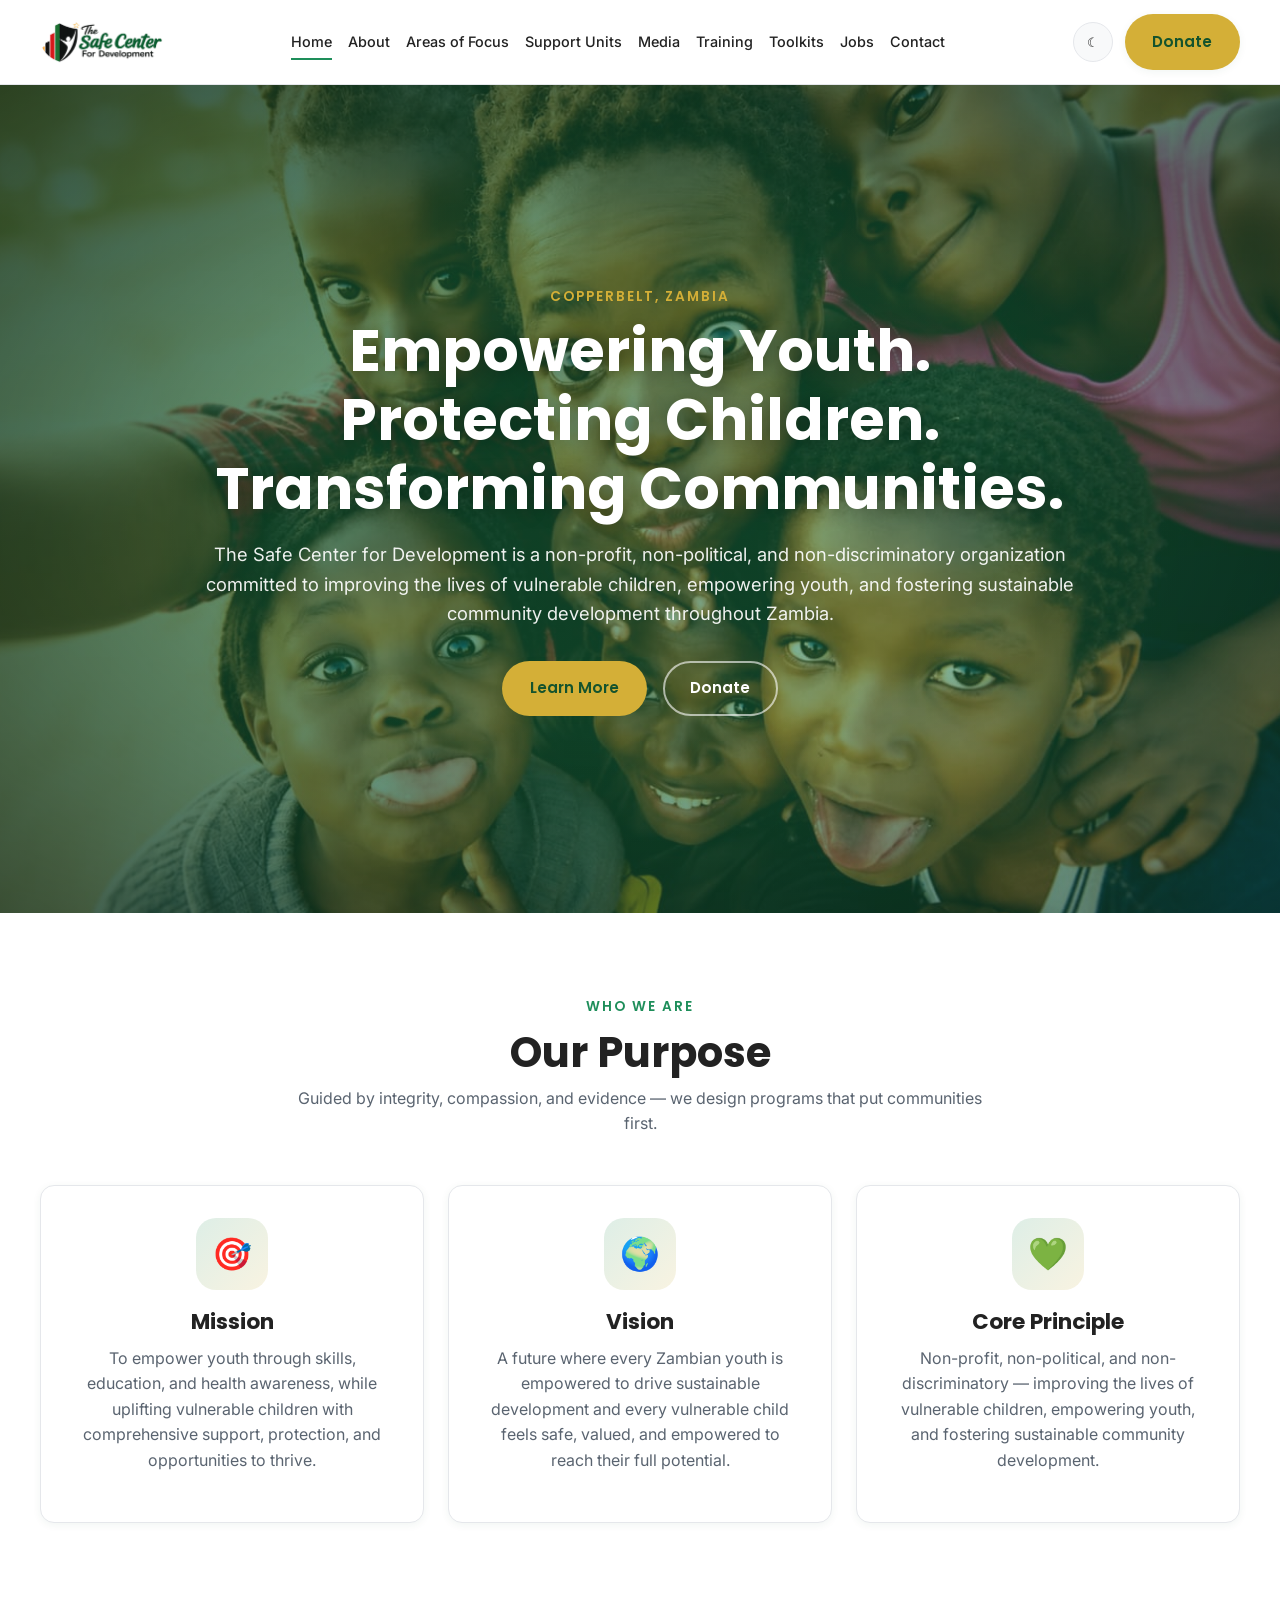
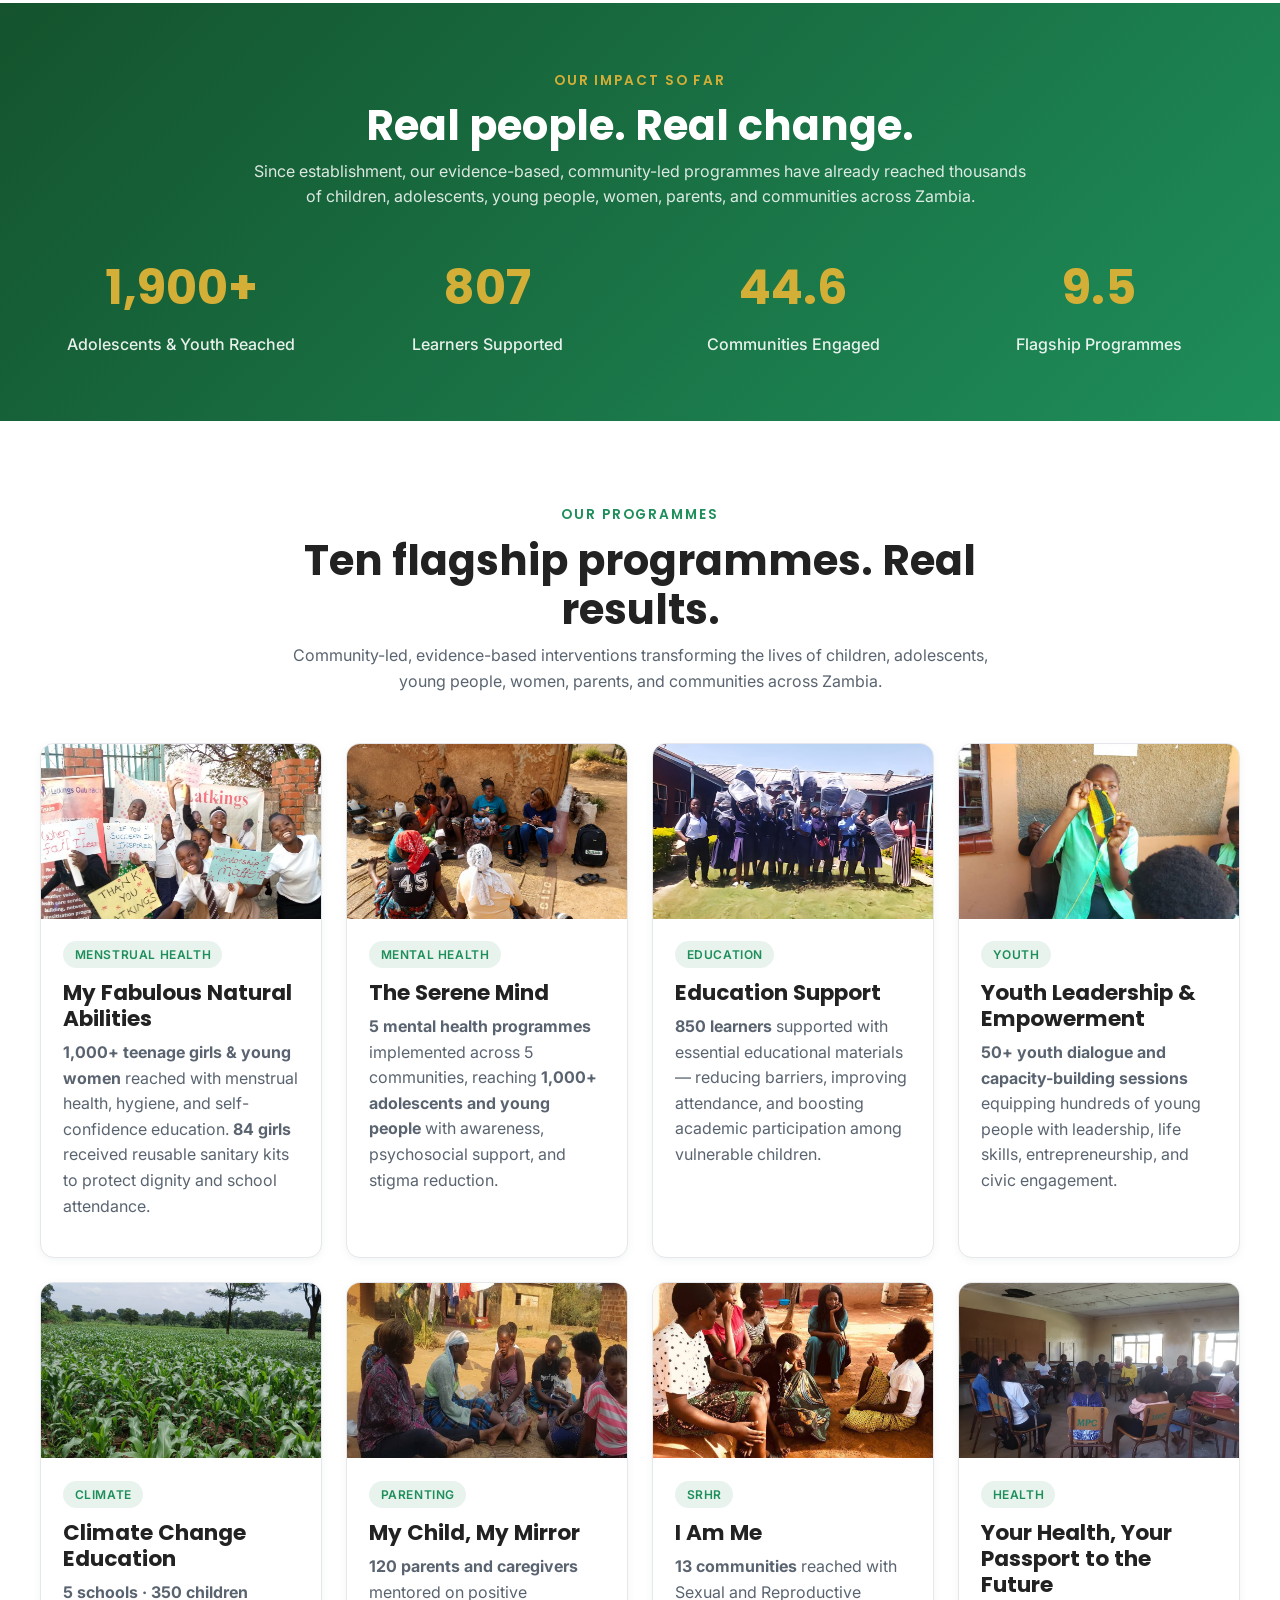
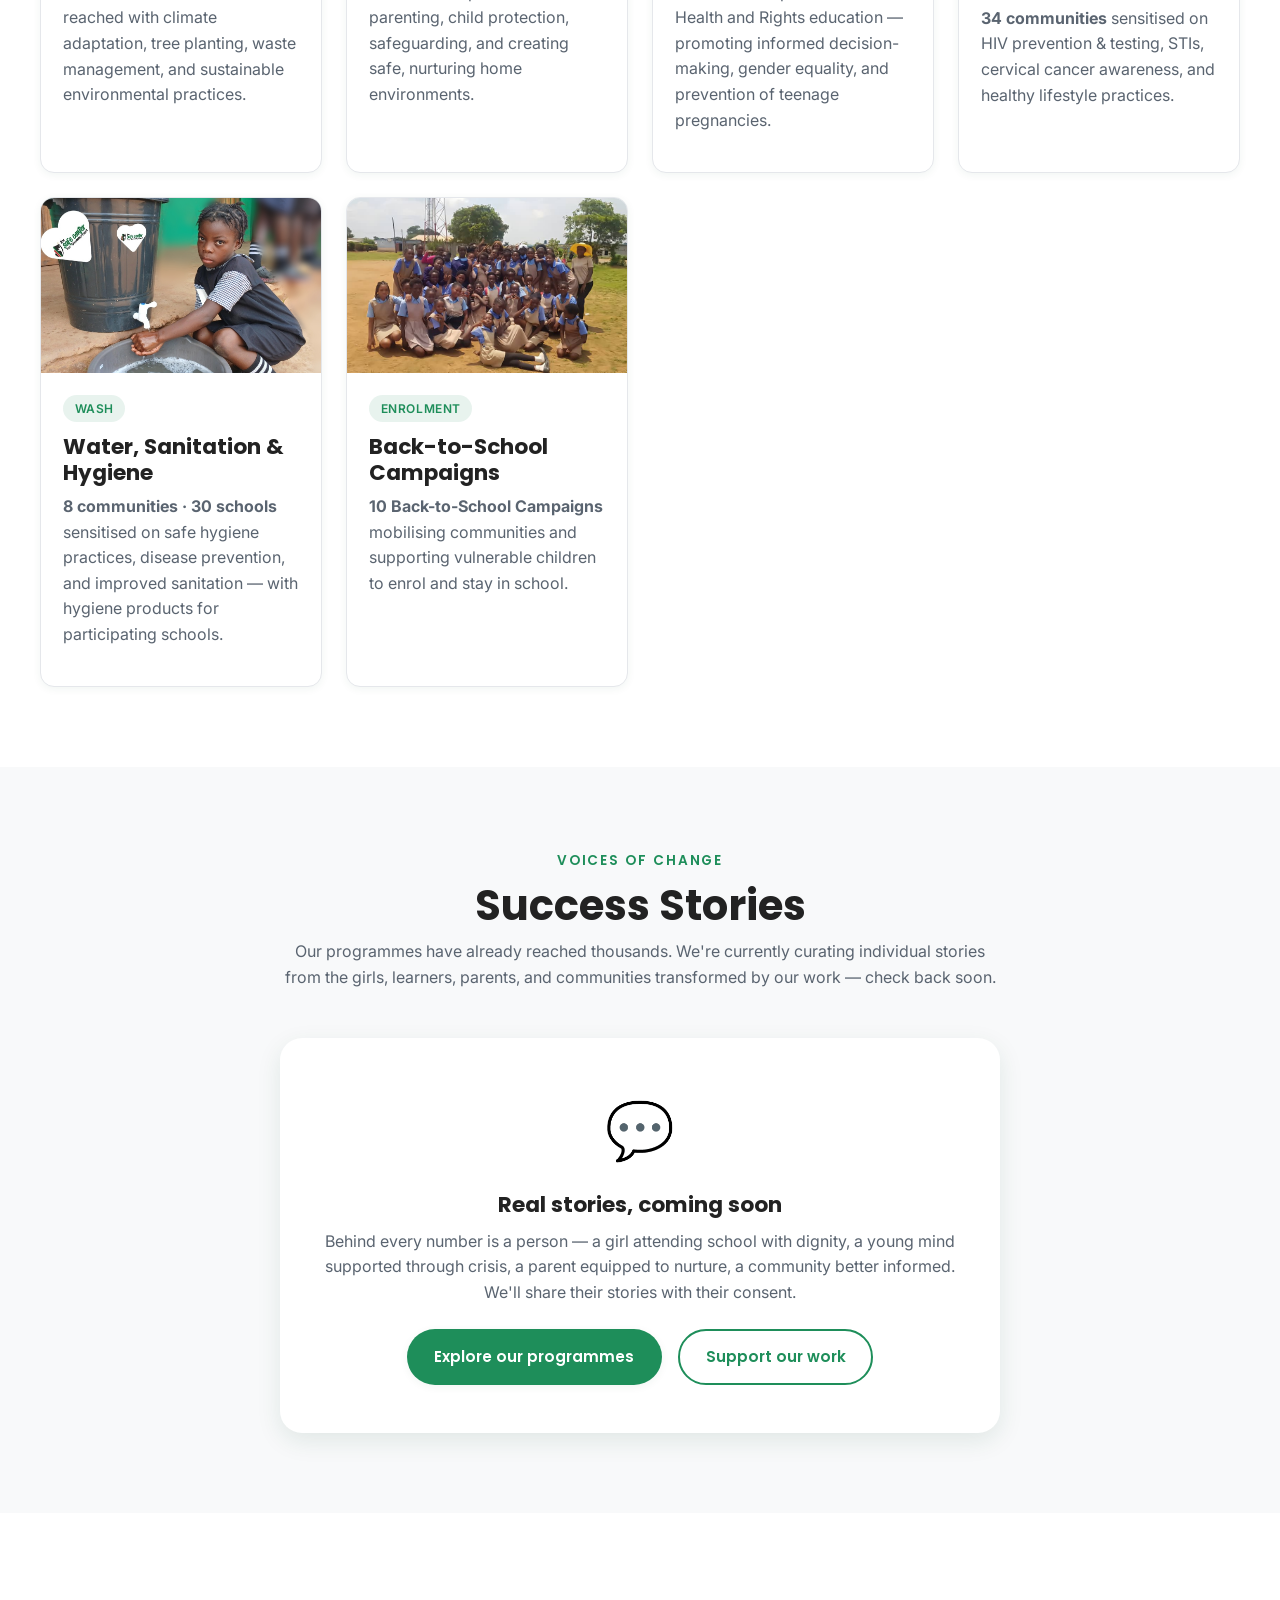
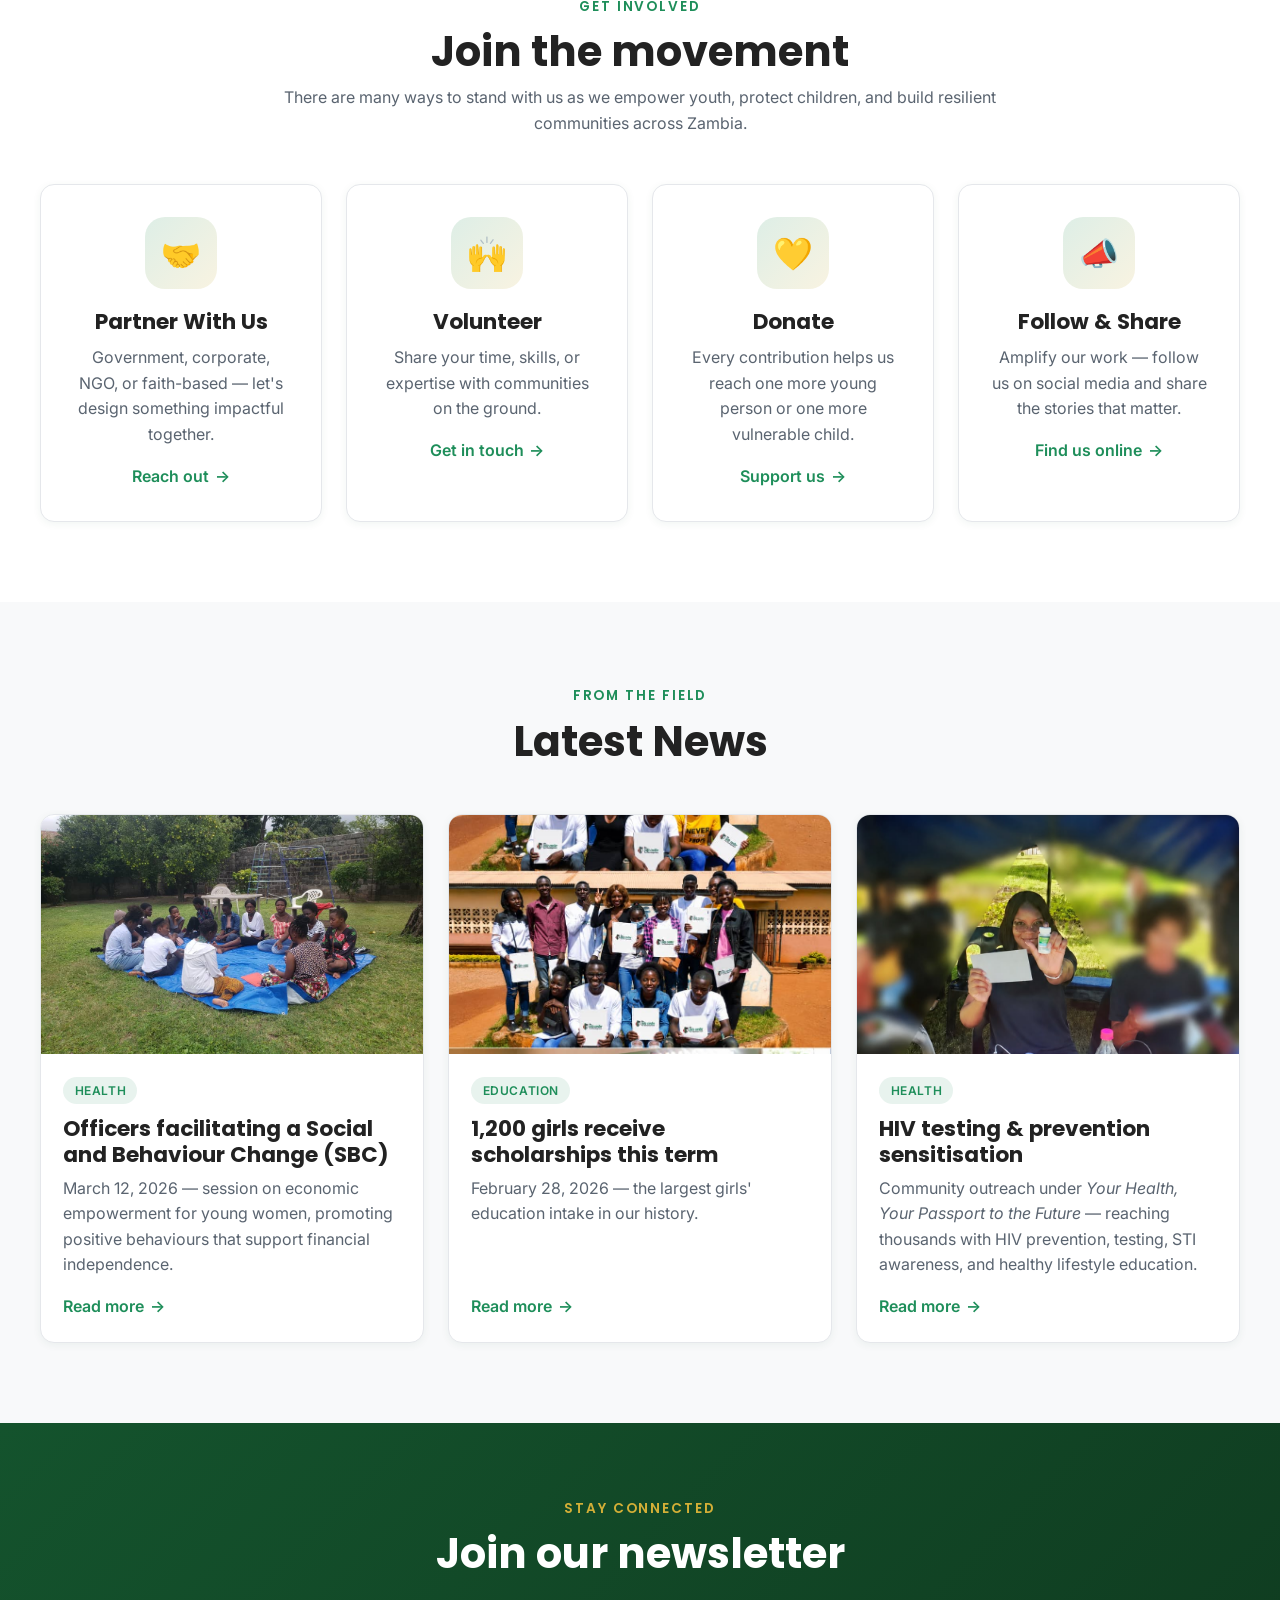
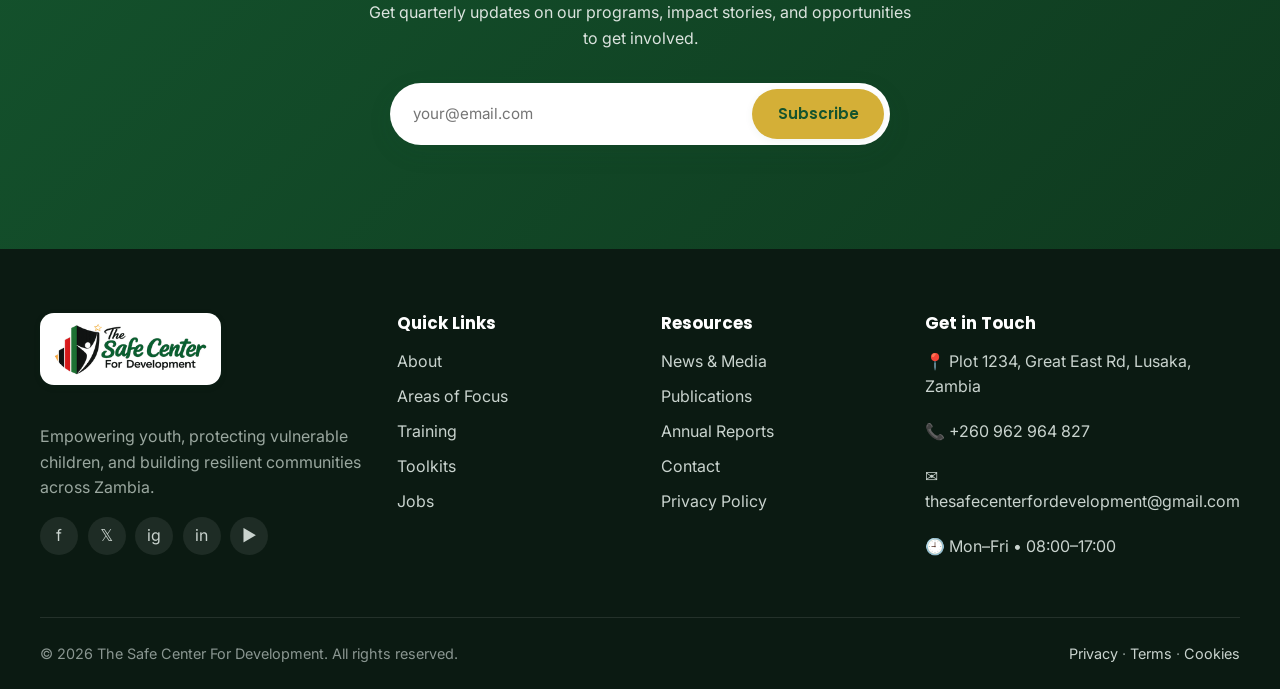
==== commit fe6bd947: "Reword: 'adolescent girls' -> 'teenage girls' on My Fabulous Natural Abilities" ====
--- a/index.html
+++ b/index.html
@@ -129,7 +129,7 @@
       <div class="grid grid-3">
         <article class="card reveal">
           <div class="card-media"><img loading="lazy" alt="Adolescent girls empowerment" src="assets/images/programs/menstral.jpeg"/></div>
-          <div class="card-body"><span class="card-tag">Menstrual Health</span><h3>My Fabulous Natural Abilities</h3><p><strong>1,000+ adolescent girls & young women</strong> reached with menstrual health, hygiene, and self-confidence education. <strong>84 girls</strong> received reusable sanitary kits to protect dignity and school attendance.</p></div>
+          <div class="card-body"><span class="card-tag">Menstrual Health</span><h3>My Fabulous Natural Abilities</h3><p><strong>1,000+ teenage girls & young women</strong> reached with menstrual health, hygiene, and self-confidence education. <strong>84 girls</strong> received reusable sanitary kits to protect dignity and school attendance.</p></div>
         </article>
         <article class="card reveal">
           <div class="card-media"><img loading="lazy" alt="Mental health support" src="assets/images/programs/mentonship.jpeg"/></div>
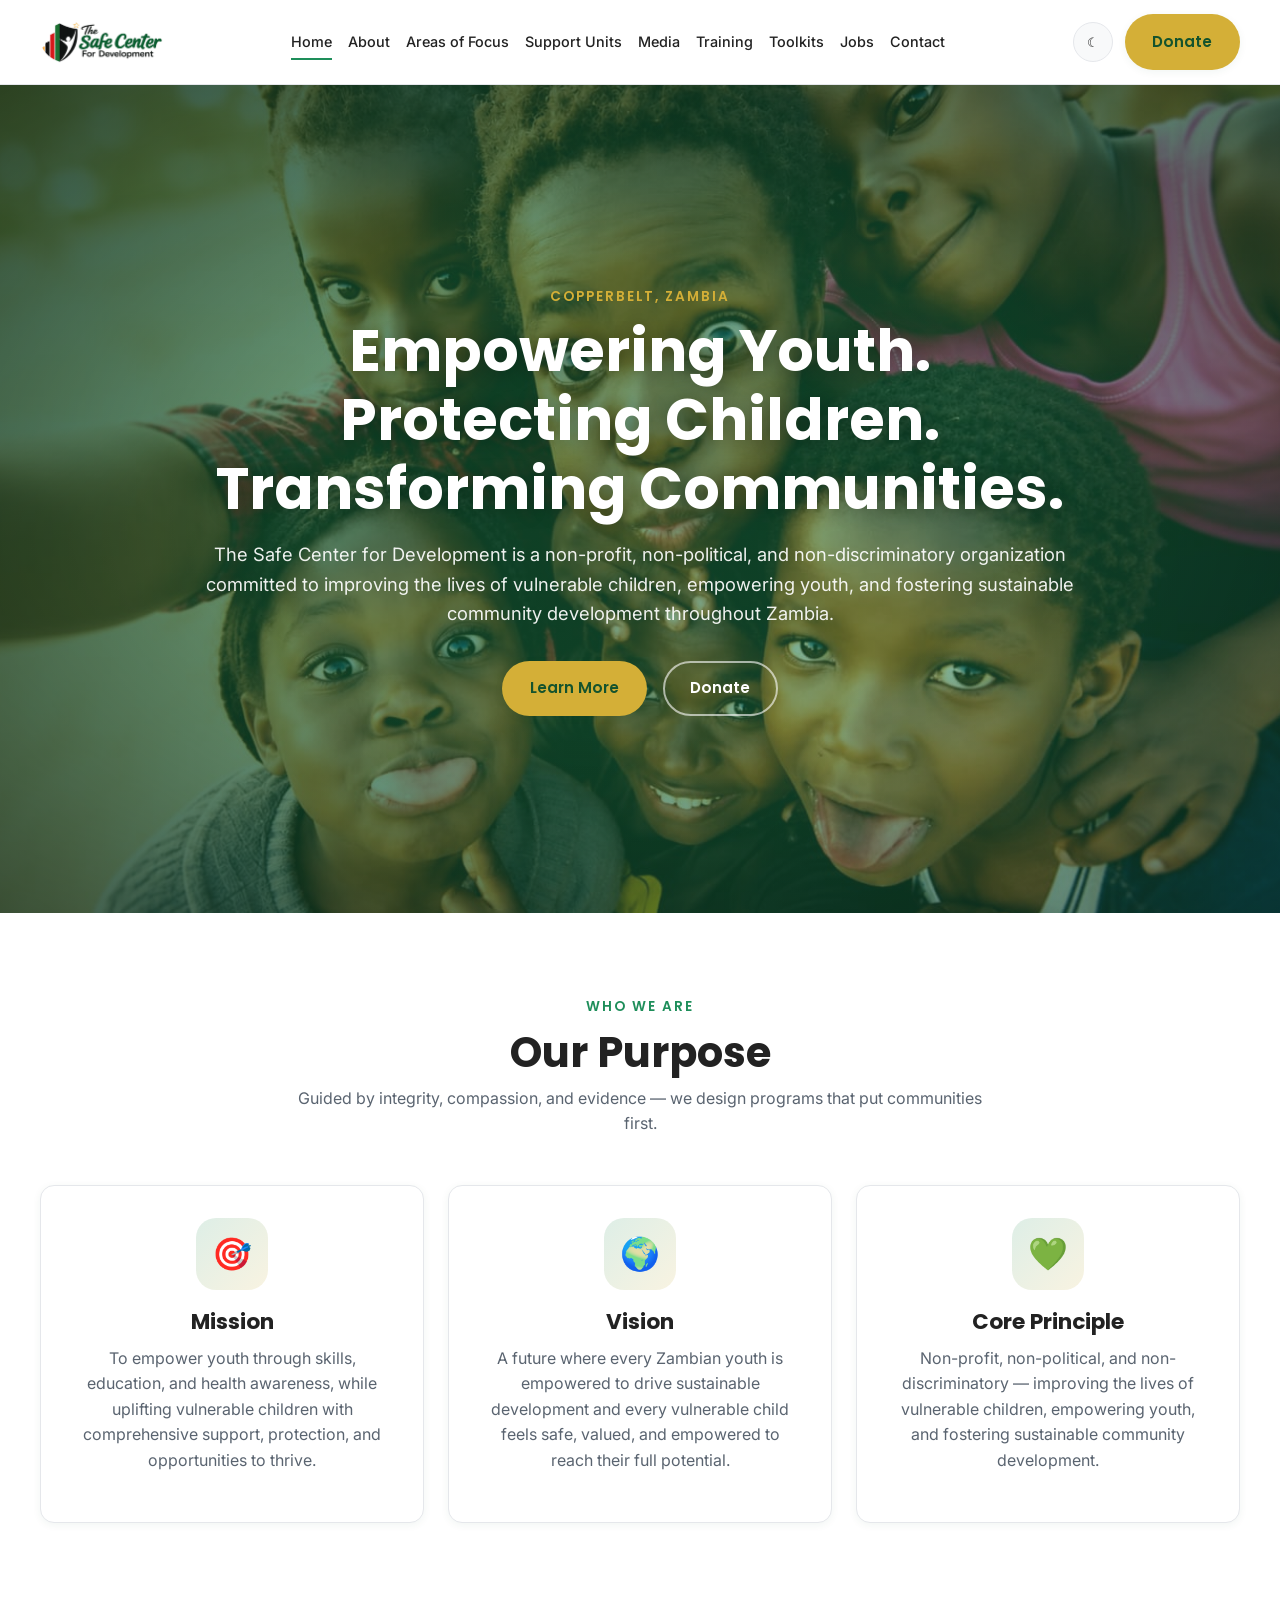
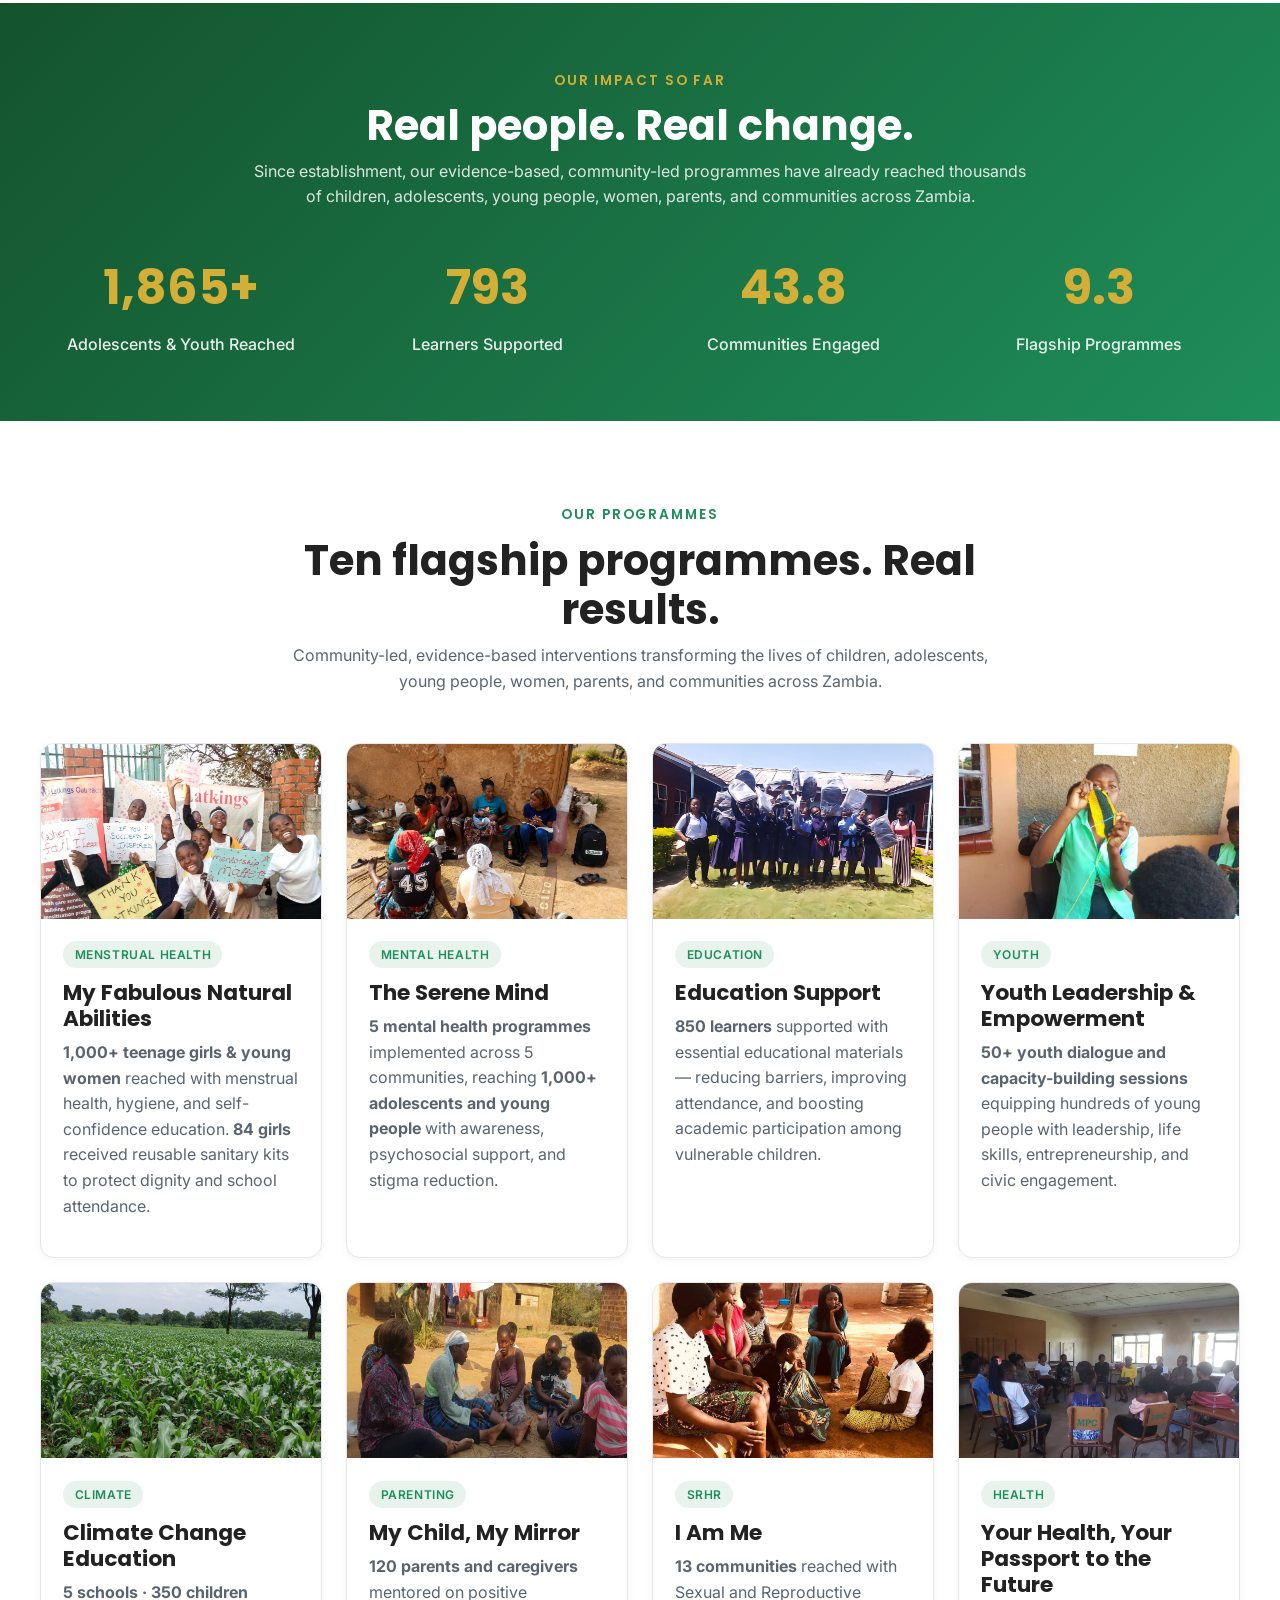
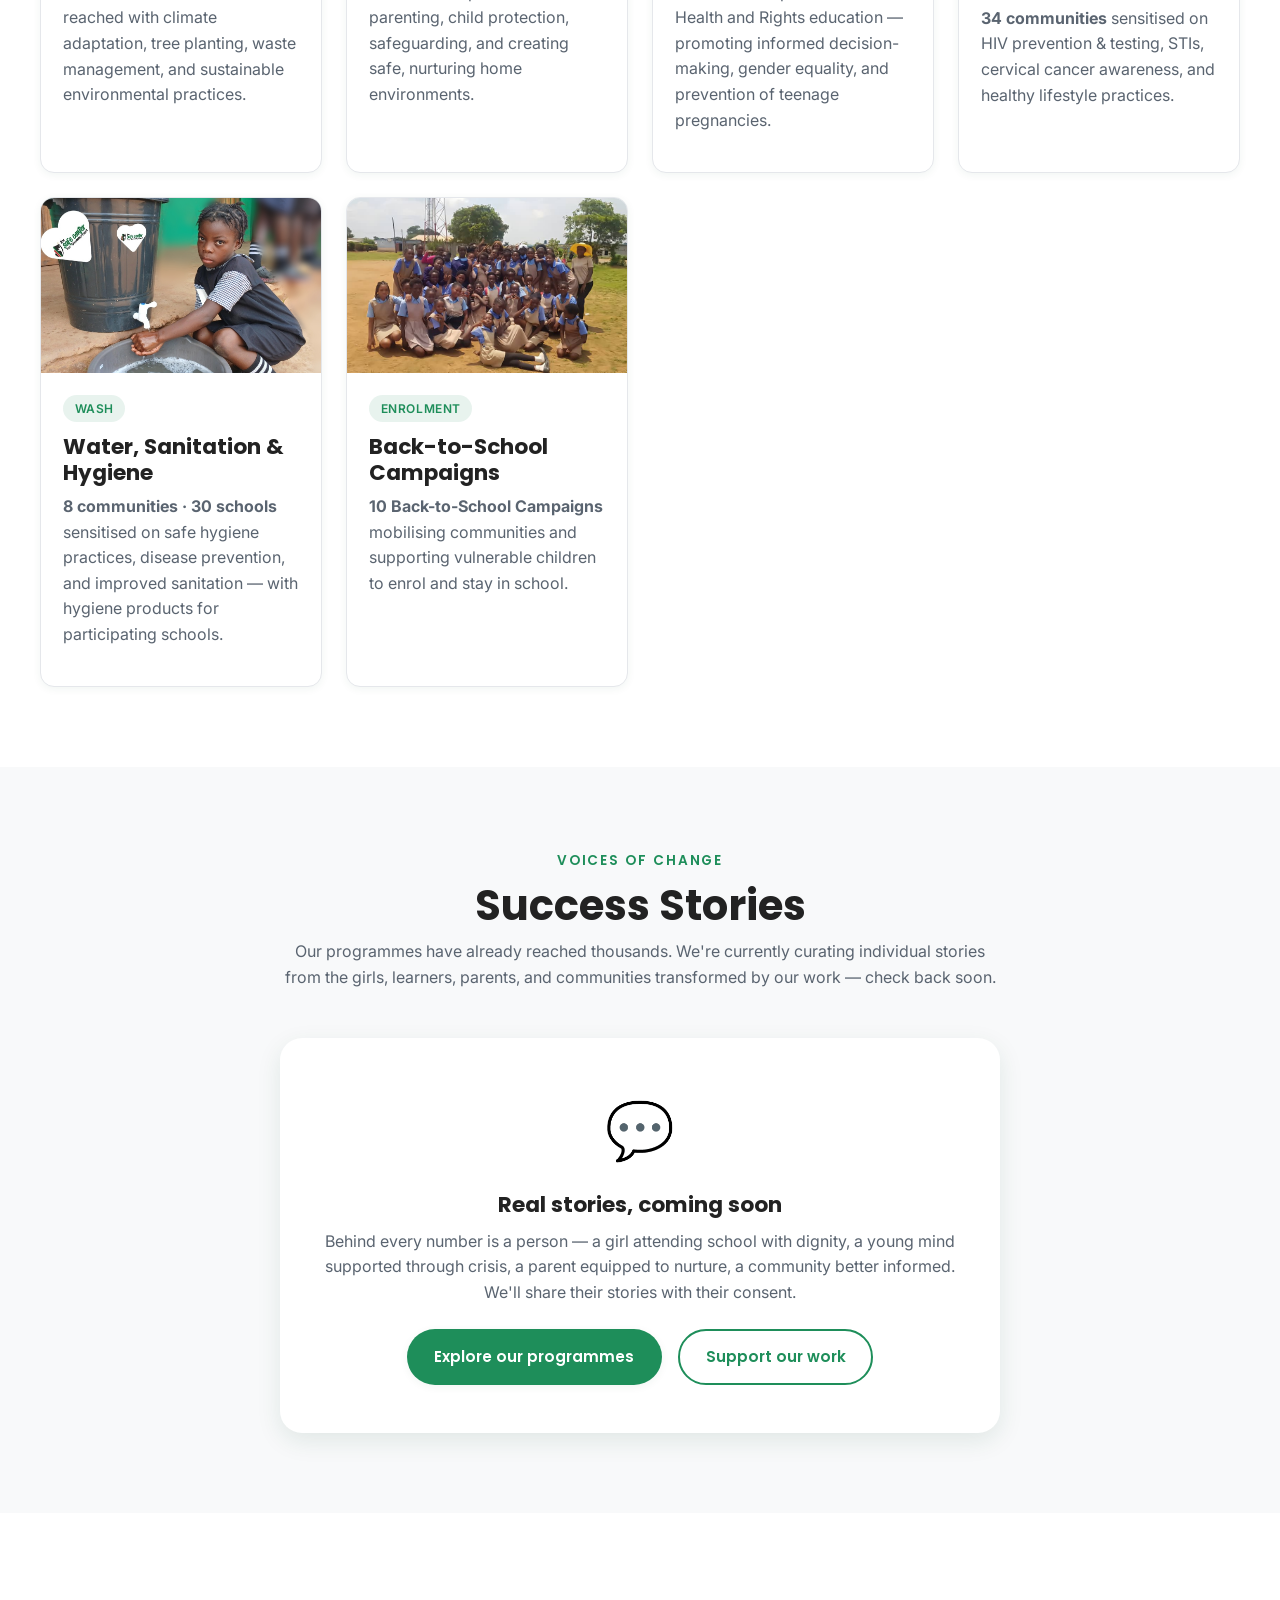
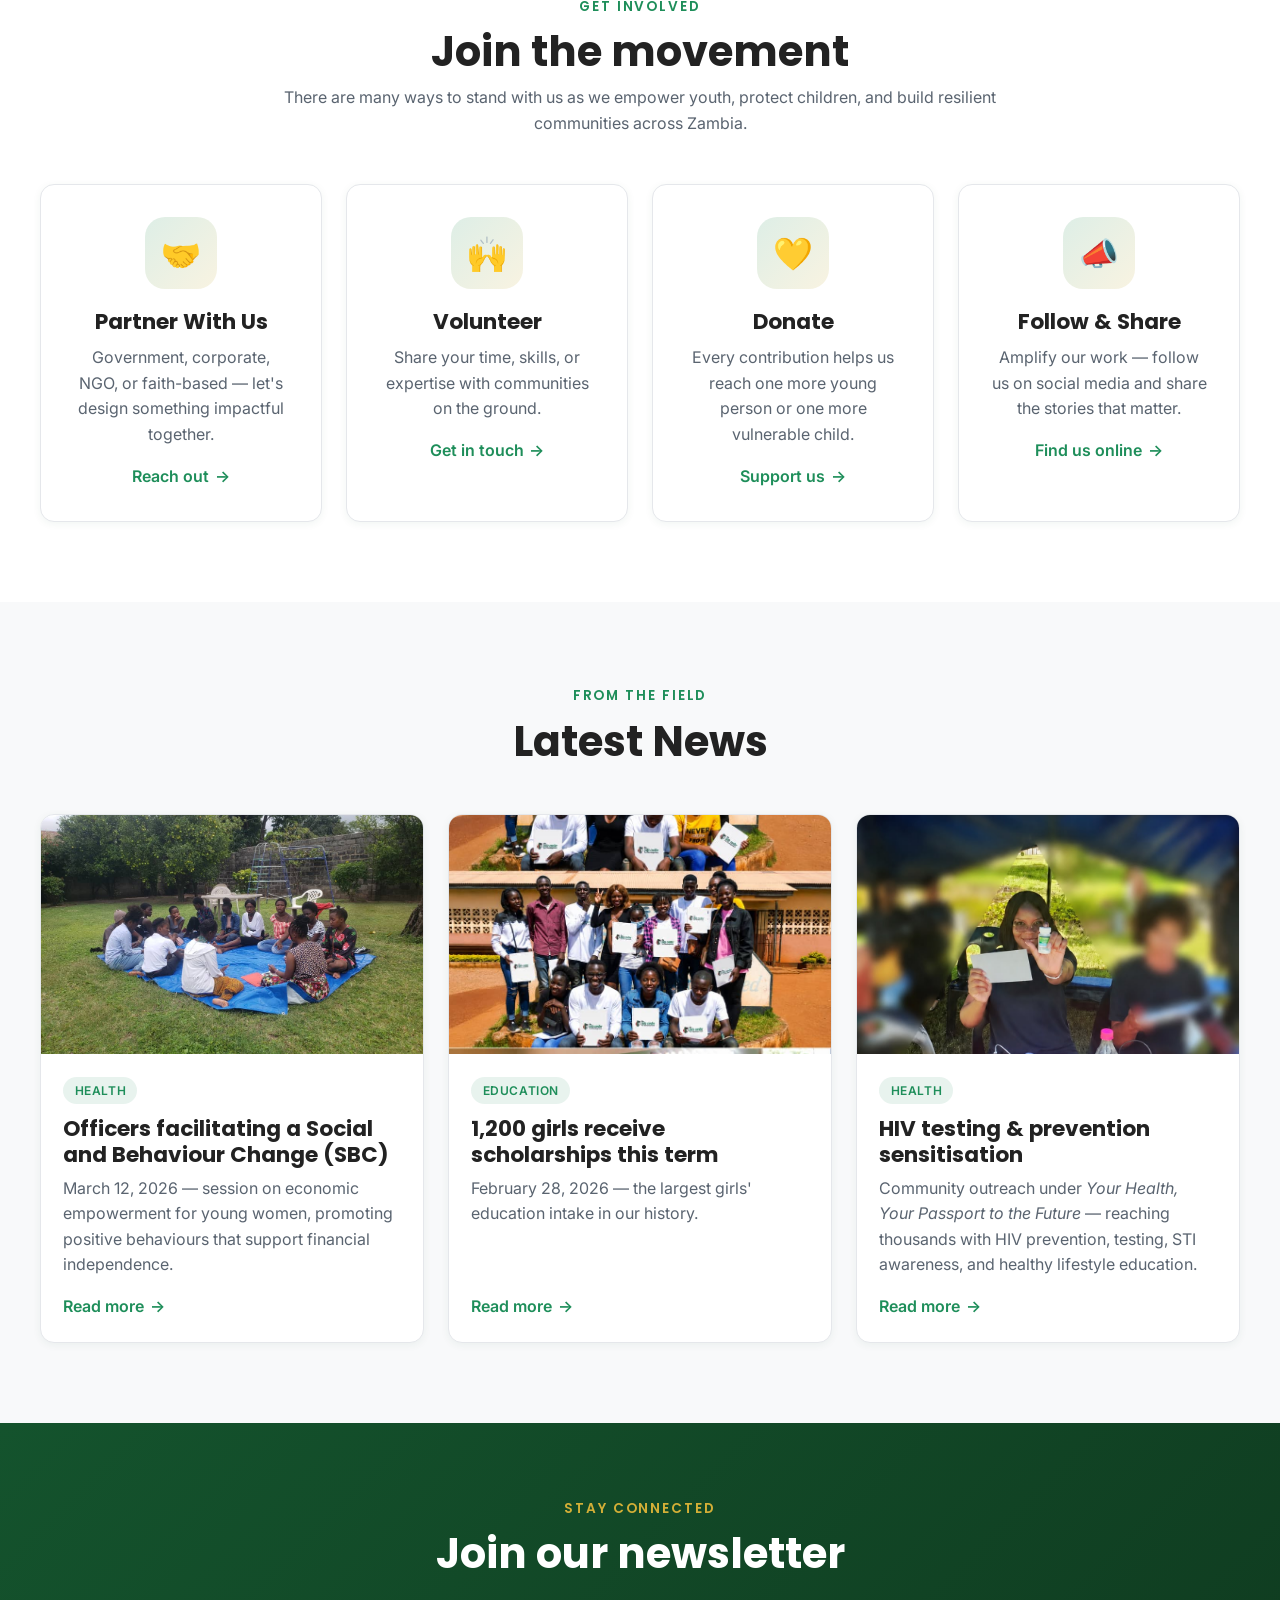
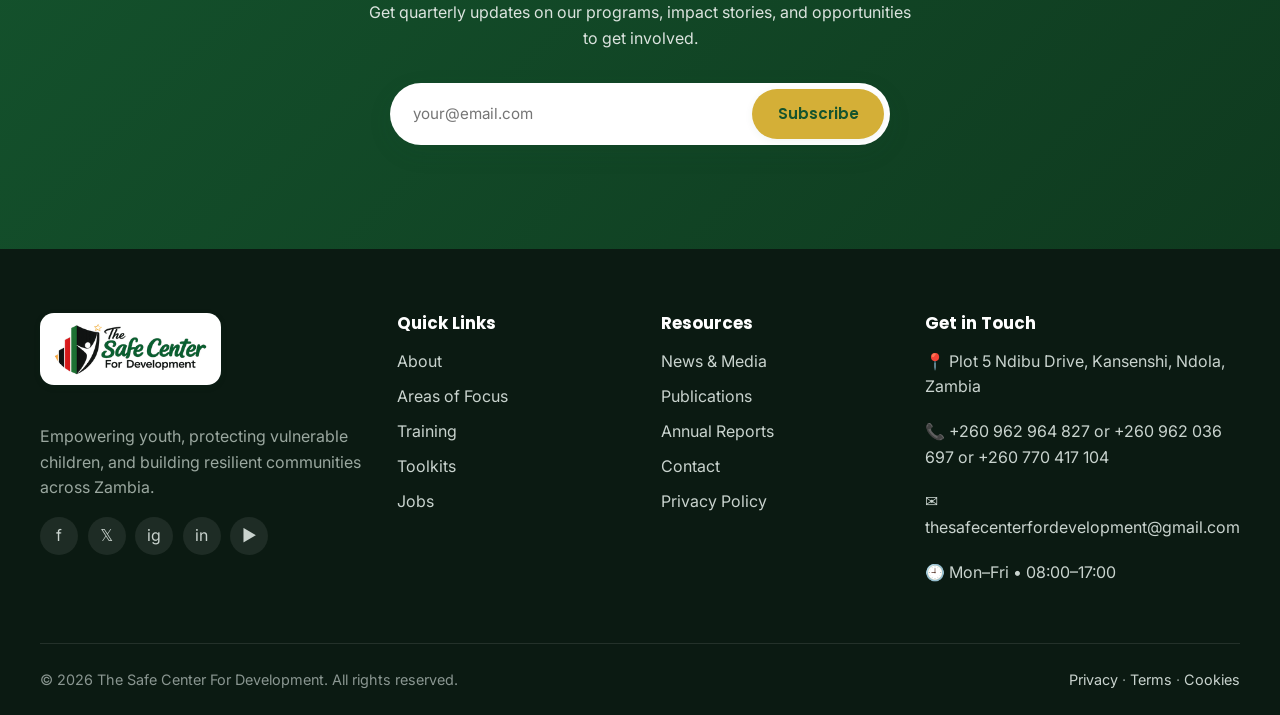
==== commit 4616dddb: "Fix broken favicons, dead nav links, misleading Donate CTAs, typos - Remove references to non-existe" ====
--- a/index.html
+++ b/index.html
@@ -11,9 +11,7 @@
 <link rel="preconnect" href="https://fonts.googleapis.com" />
 <link rel="preconnect" href="https://fonts.gstatic.com" crossorigin />
 <link href="https://fonts.googleapis.com/css2?family=Inter:wght@400;500;600&family=Poppins:wght@500;600;700&display=swap" rel="stylesheet" />
-<link rel="icon" type="image/png" href="assets/images/logo/favicon.ico" sizes="32x32"/>
-<link rel="icon" type="image/png" href="assets/images/logo/favicon-16.png" sizes="16x16"/>
-<link rel="apple-touch-icon" href="assets/images/logo/apple-touch-icon.png"/>
+<link rel="icon" type="image/x-icon" href="assets/images/logo/favicon.ico"/>
 <link rel="shortcut icon" href="assets/images/logo/wnbg.jpeg"/>
 <link rel="stylesheet" href="css/styles.css"/>
 </head>
@@ -35,13 +33,13 @@
         <li><a href="media.html">Media</a></li>
         <li><a href="training.html">Training</a></li>
         <li><a href="toolkits.html">Toolkits</a></li>
-        <li><a href="jobs-empty.html">Jobs</a></li>
+        <li><a href="jobs.html">Jobs</a></li>
         <li><a href="contact.html">Contact</a></li>
       </ul>
     </nav>
     <div class="nav-actions">
       <button class="icon-btn" id="theme-toggle" aria-label="Toggle dark mode" title="Toggle theme">☾</button>
-      <a class="btn btn-accent" href="#donate">Donate</a>
+      <a class="btn btn-accent" href="contact.html">Donate</a>
       <button class="nav-toggle" aria-label="Open menu" aria-expanded="false"><span></span></button>
     </div>
   </div>
@@ -56,7 +54,7 @@
       <p class="lead">The Safe Center for Development is a non-profit, non-political, and non-discriminatory organization committed to improving the lives of vulnerable children, empowering youth, and fostering sustainable community development throughout Zambia.</p>
       <div class="hero-ctas">
         <a href="about.html" class="btn btn-accent">Learn More</a>
-        <a href="#donate" class="btn btn-ghost">Donate</a>
+        <a href="contact.html" class="btn btn-ghost">Donate</a>
       </div>
     </div>
   </section>
@@ -185,7 +183,7 @@
         <p>Behind every number is a person — a girl attending school with dignity, a young mind supported through crisis, a parent equipped to nurture, a community better informed. We'll share their stories with their consent.</p>
         <div style="display:flex; gap:1rem; justify-content:center; flex-wrap:wrap; margin-top: 1.5rem;">
           <a href="focus.html" class="btn btn-primary">Explore our programmes</a>
-          <a href="index.html#donate" class="btn btn-outline">Support our work</a>
+          <a href="contact.html" class="btn btn-outline">Support our work</a>
         </div>
       </div>
     </div>
@@ -210,13 +208,13 @@
           <div class="icon-badge">🙌</div>
           <h3>Volunteer</h3>
           <p>Share your time, skills, or expertise with communities on the ground.</p>
-          <a class="card-link" href="jobs-empty.html">Get in touch</a>
+          <a class="card-link" href="jobs.html">Get in touch</a>
         </article>
         <article class="icon-card reveal">
           <div class="icon-badge">💛</div>
           <h3>Donate</h3>
           <p>Every contribution helps us reach one more young person or one more vulnerable child.</p>
-          <a class="card-link" href="#donate">Support us</a>
+          <a class="card-link" href="contact.html">Support us</a>
         </article>
         <article class="icon-card reveal">
           <div class="icon-badge">📣</div>
@@ -291,7 +289,7 @@
           <li><a href="focus.html">Areas of Focus</a></li>
           <li><a href="training.html">Training</a></li>
           <li><a href="toolkits.html">Toolkits</a></li>
-          <li><a href="jobs-empty.html">Jobs</a></li>
+          <li><a href="jobs.html">Jobs</a></li>
         </ul>
       </div>
       <div>
@@ -307,8 +305,8 @@
       <div>
         <h4>Get in Touch</h4>
         <ul class="footer-links footer-contact">
-          <li>📍 Plot 1234, Great East Rd, Lusaka, Zambia</li>
-          <li>📞 +260 962 964 827</li>
+          <li>📍  Plot 5 Ndibu Drive, Kansenshi,  Ndola, Zambia</li>
+          <li>📞 +260 962 964 827 or +260 962 036 697 or +260 770 417 104</li>
           <li>✉ thesafecenterfordevelopment@gmail.com</li>
           <li>🕘 Mon–Fri • 08:00–17:00</li>
         </ul>
--- a/css/styles.css
+++ b/css/styles.css
@@ -429,3 +429,23 @@
 @media (prefers-reduced-motion: reduce) {
   *, *::before, *::after { animation-duration: .001ms !important; animation-iteration-count: 1 !important; transition-duration: .001ms !important; scroll-behavior: auto !important; }
 }
+
+/* ===== Empty-state / coming-soon shared styles ===== */
+.empty-state { max-width: 640px; margin: 0 auto; text-align: center; padding: 3rem 1.5rem; }
+.empty-state h2 { margin-bottom: .75rem; }
+.empty-illustration {
+  width: 140px; height: 140px; border-radius: 50%; margin: 0 auto 2rem;
+  background: linear-gradient(135deg, rgba(30,142,90,.12), rgba(212,175,55,.15));
+  display: grid; place-items: center; font-size: 4rem;
+  box-shadow: var(--shadow-md); animation: float 4s ease-in-out infinite;
+}
+.empty-cta { display: flex; gap: 1rem; justify-content: center; flex-wrap: wrap; margin-top: 2rem; }
+.coming-soon {
+  display: grid; grid-template-columns: repeat(auto-fit, minmax(220px, 1fr));
+  gap: 1rem; margin-top: 3rem;
+}
+.coming-soon .icon-card { padding: 1.5rem; }
+@keyframes float {
+  0%, 100% { transform: translateY(0); }
+  50%      { transform: translateY(-8px); }
+}
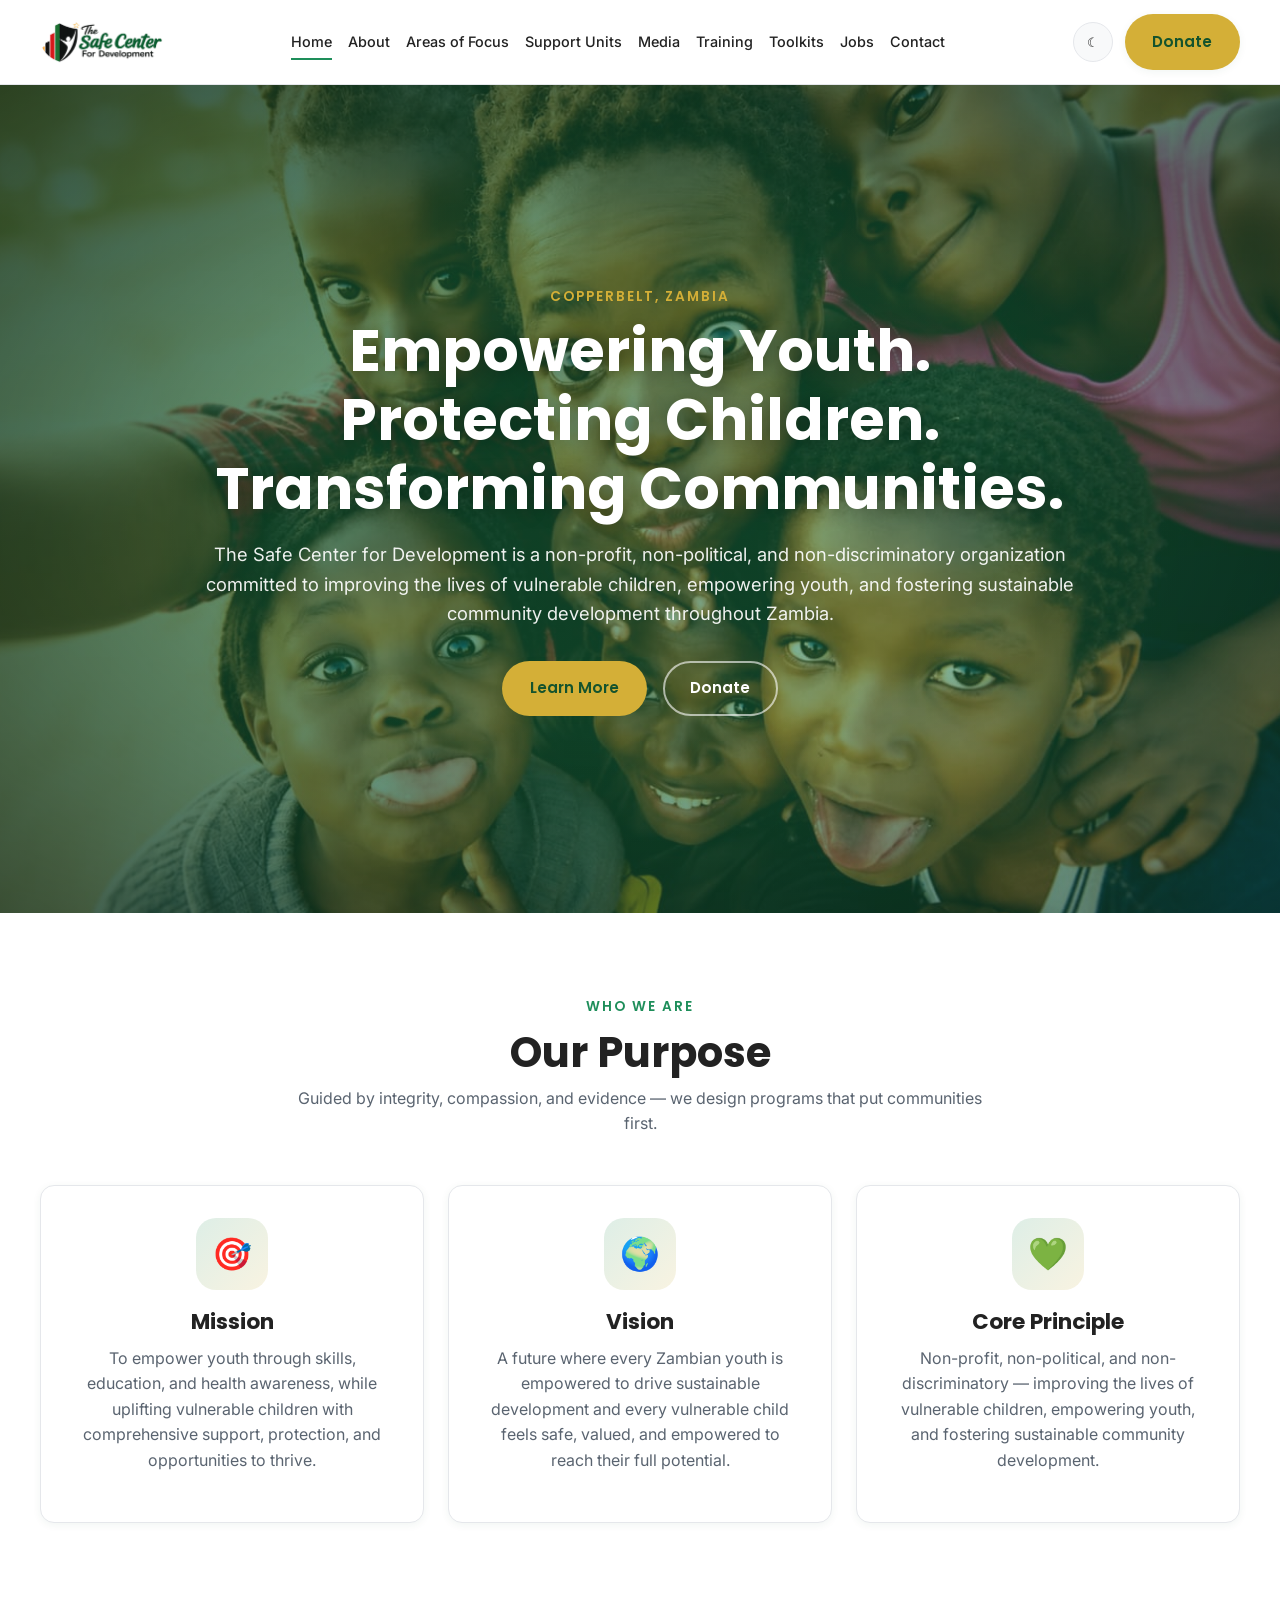
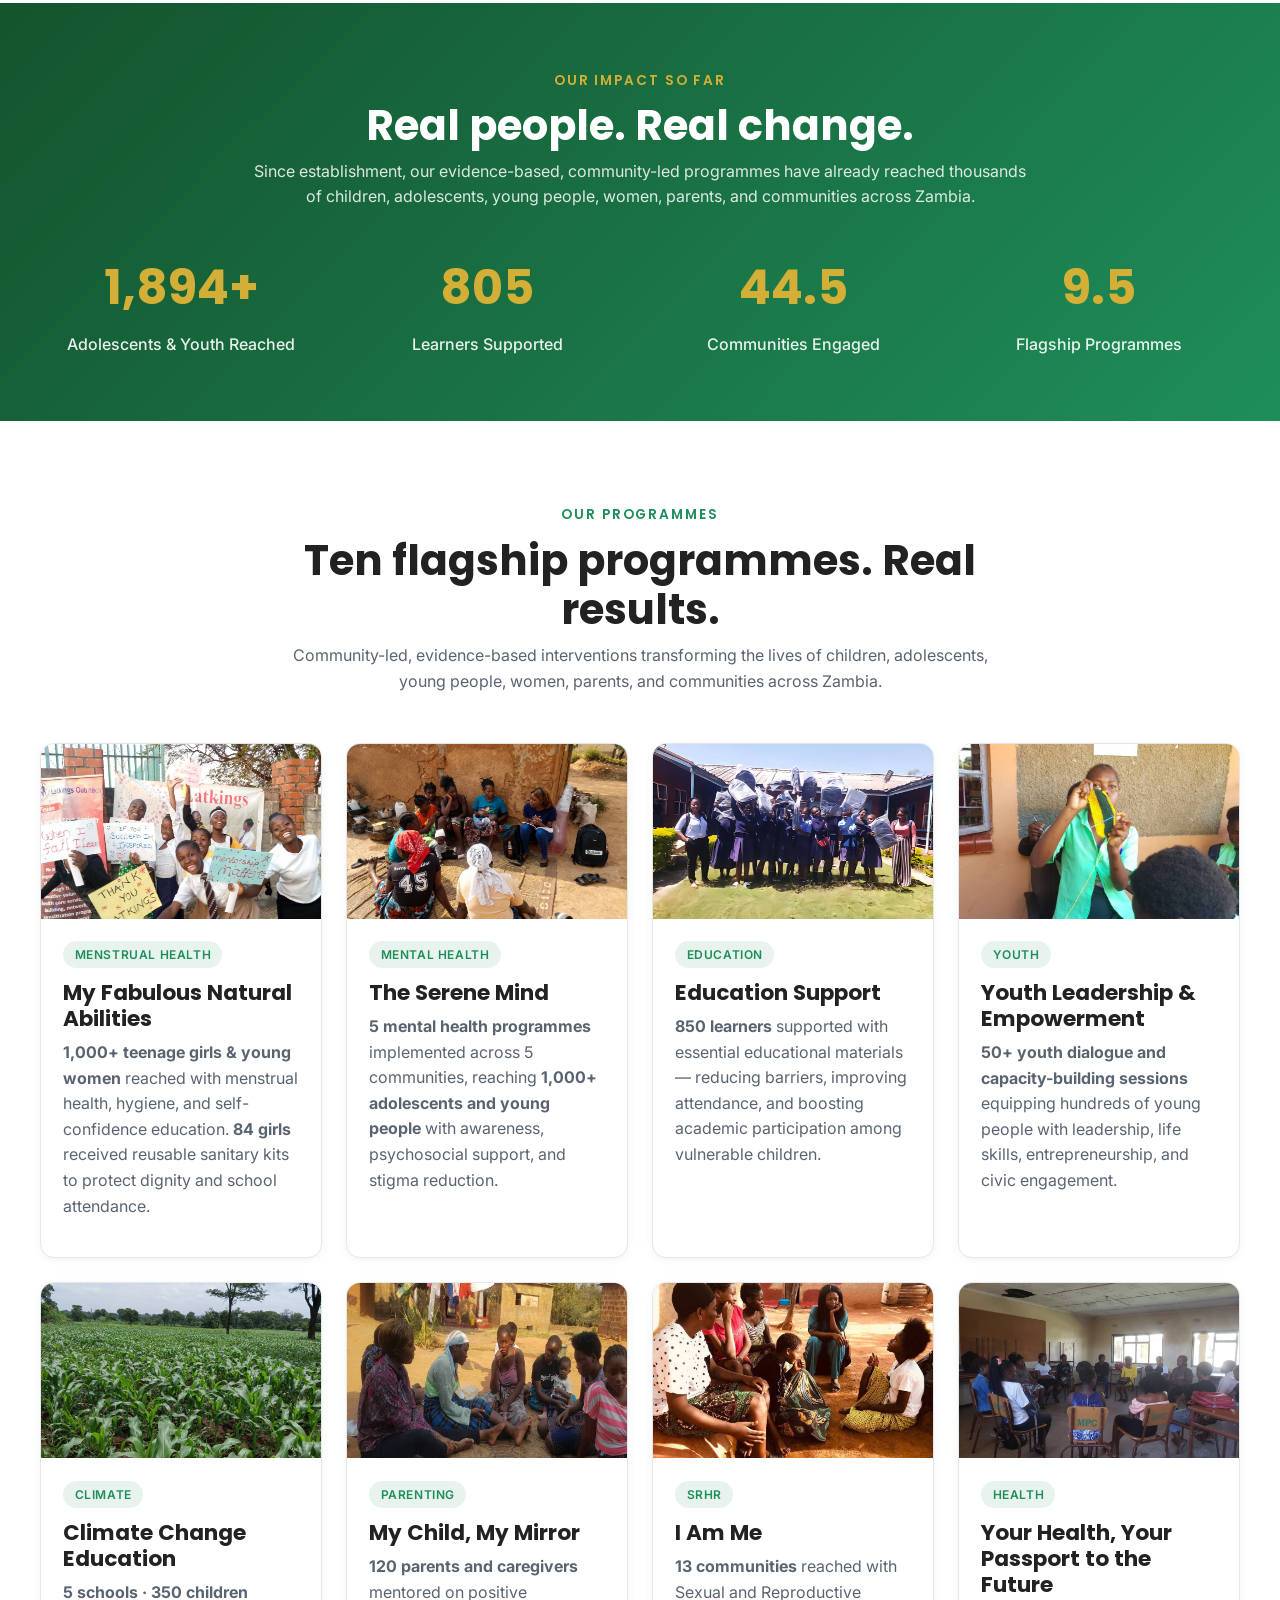
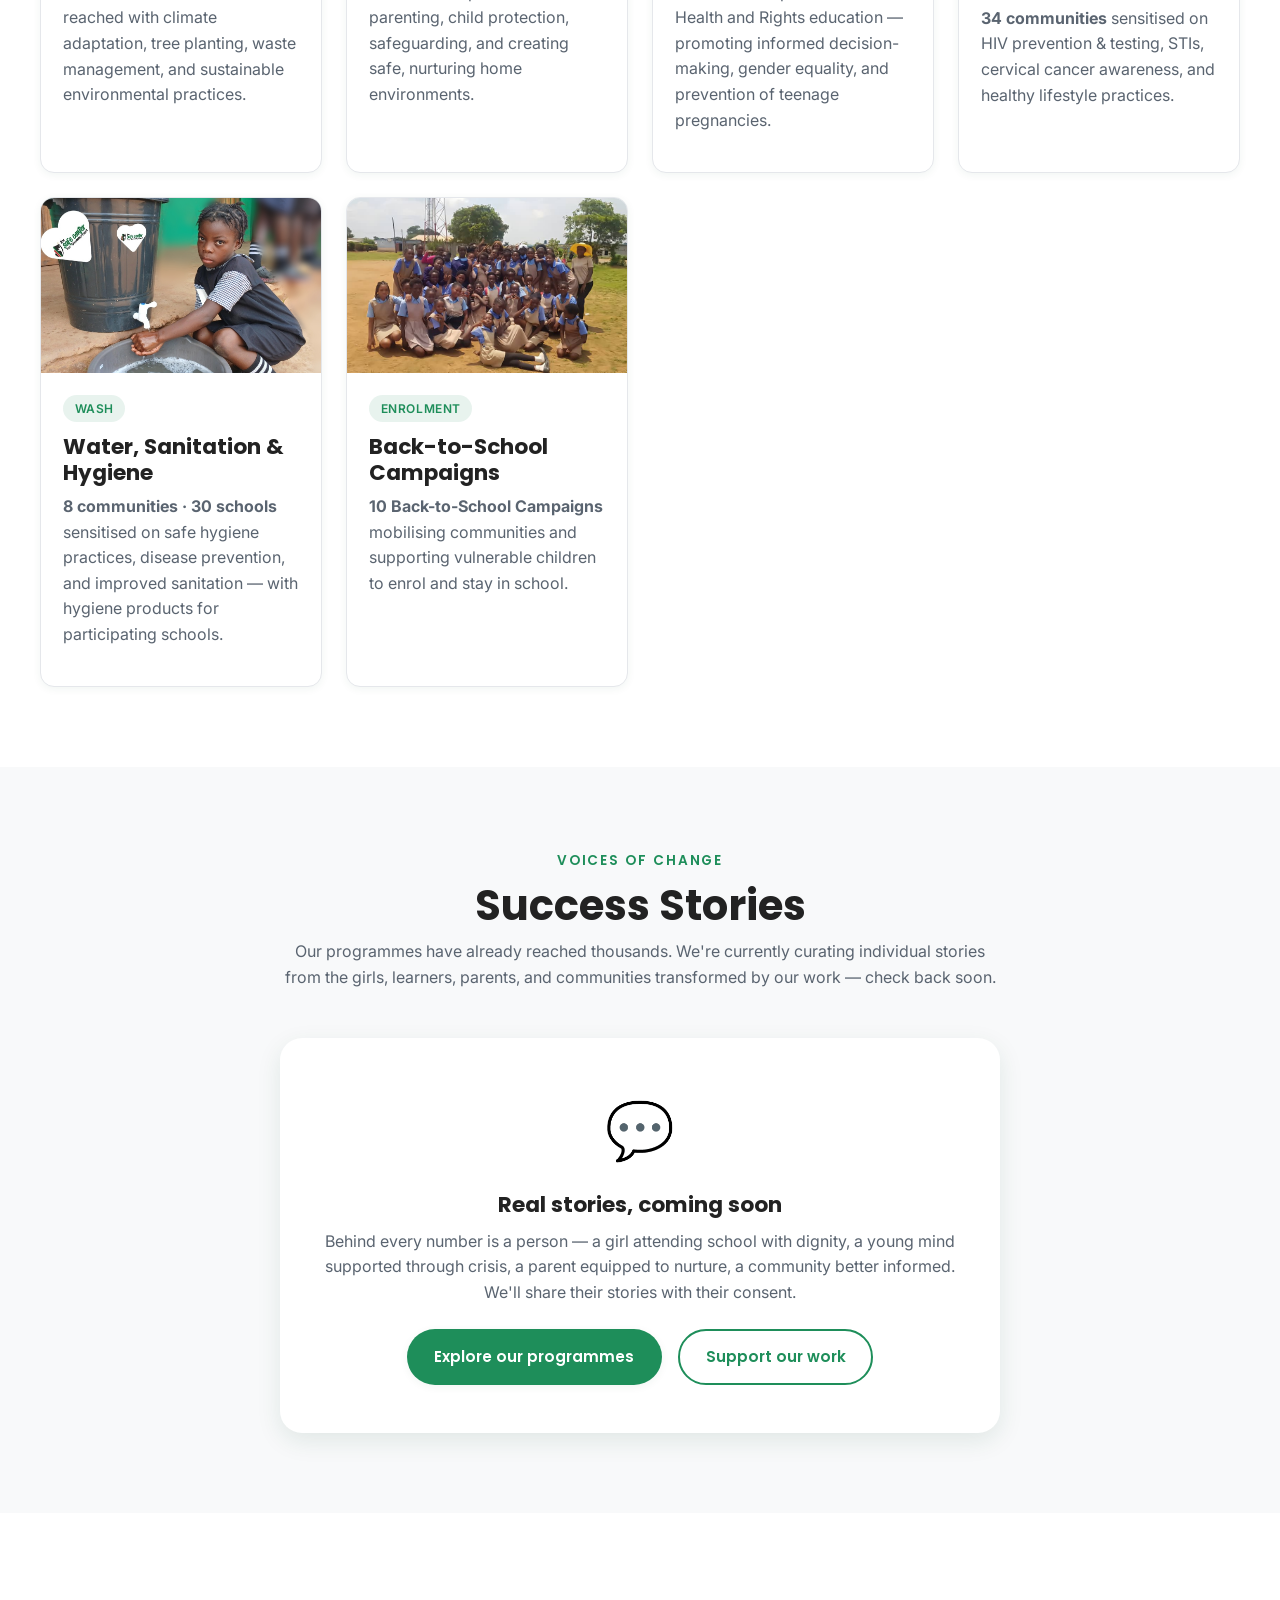
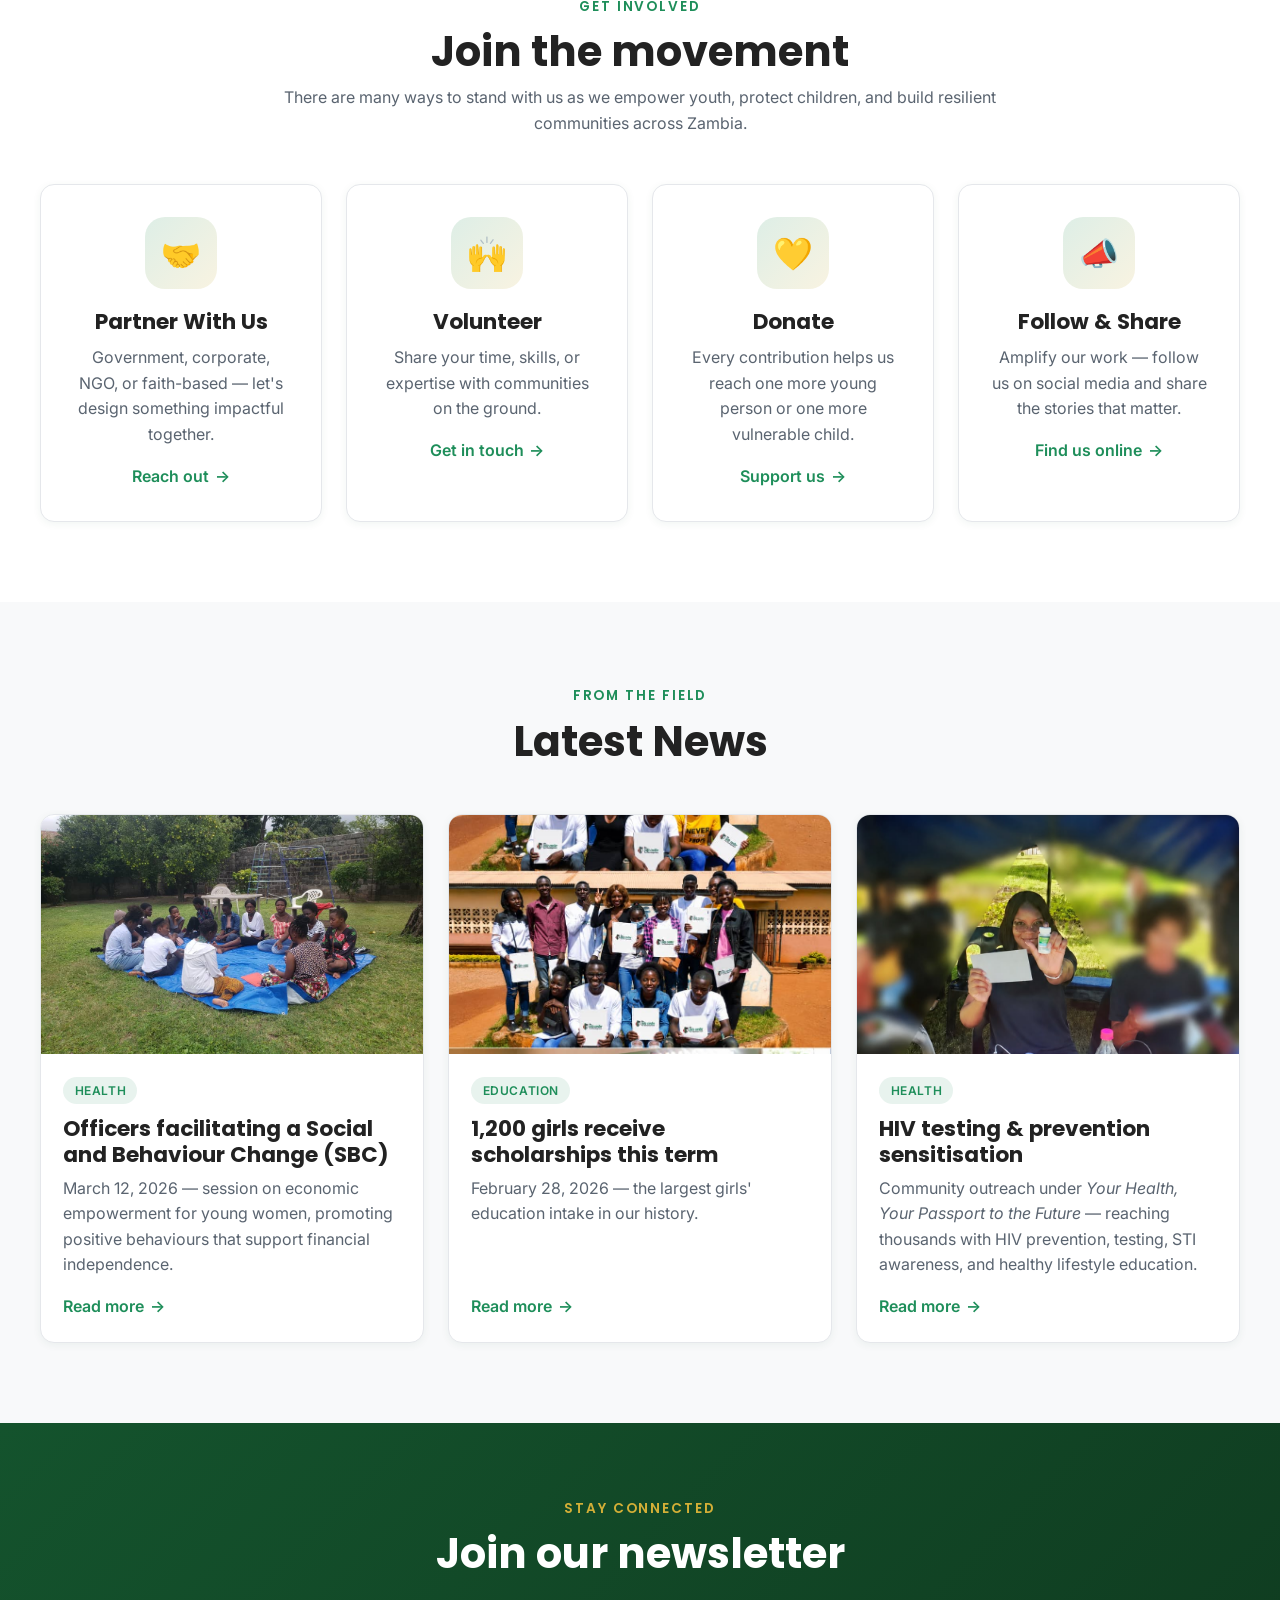
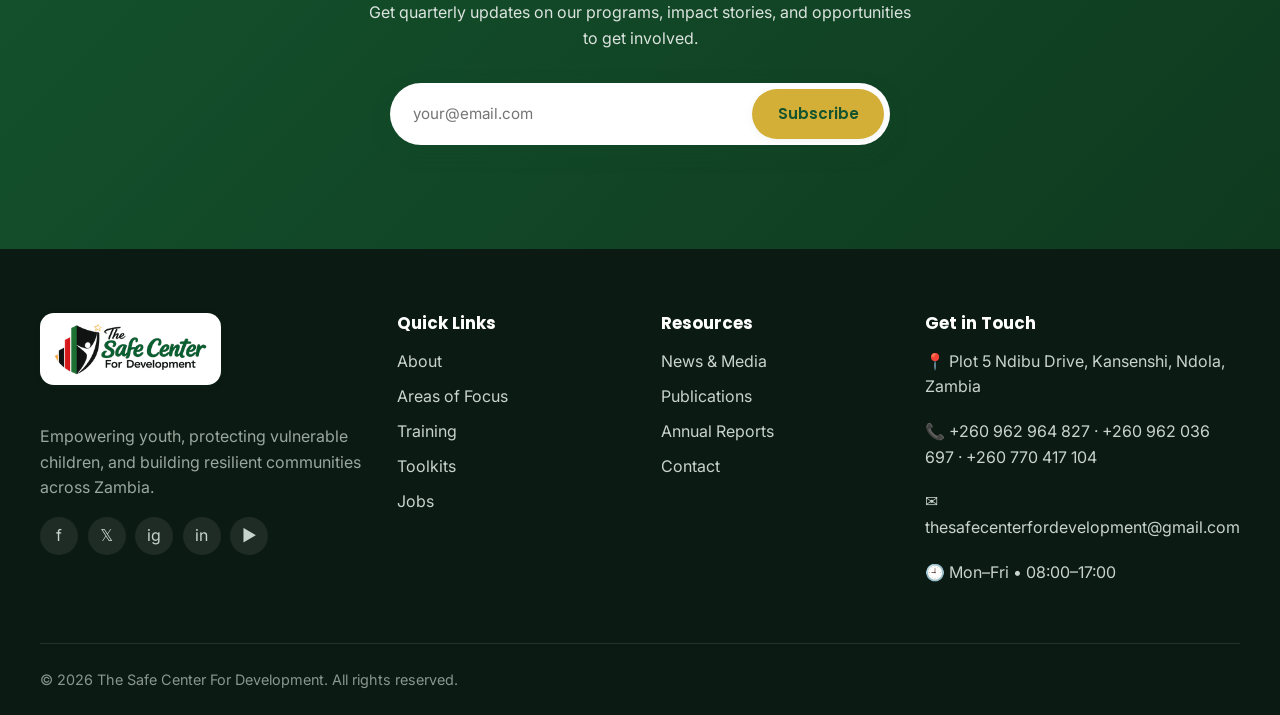
==== commit 5e1d42da: "Add Open Graph tags and standardize footer across all pages - Add og:title/og:description/og:type to" ====
--- a/index.html
+++ b/index.html
@@ -278,7 +278,7 @@
           <a href="#" aria-label="Facebook">f</a>
           <a href="#" aria-label="Twitter">𝕏</a>
           <a href="#" aria-label="Instagram">ig</a>
-          <a href="https://www.linkedin.com/in/the-safe-center-for-development-625987335/?lipi=urn%3Ali%3Apage%3Ad_flagship3_profile_view_base_contact_details%3BE%2BnooZtxRbamb4ol0K%2BVkw%3D%3D" aria-label="LinkedIn">in</a>
+          <a href="https://www.linkedin.com/in/the-safe-center-for-development-625987335/" aria-label="LinkedIn">in</a>
           <a href="#" aria-label="YouTube">▶</a>
         </div>
       </div>
@@ -295,18 +295,17 @@
       <div>
         <h4>Resources</h4>
         <ul class="footer-links">
-          <li><a href="media.html">News & Media</a></li>
+          <li><a href="media.html">News &amp; Media</a></li>
           <li><a href="toolkits.html">Publications</a></li>
           <li><a href="about.html#reports">Annual Reports</a></li>
           <li><a href="contact.html">Contact</a></li>
-          <li><a href="#">Privacy Policy</a></li>
         </ul>
       </div>
       <div>
         <h4>Get in Touch</h4>
         <ul class="footer-links footer-contact">
-          <li>📍  Plot 5 Ndibu Drive, Kansenshi,  Ndola, Zambia</li>
-          <li>📞 +260 962 964 827 or +260 962 036 697 or +260 770 417 104</li>
+          <li>📍  Plot 5 Ndibu Drive, Kansenshi, Ndola, Zambia</li>
+          <li>📞 +260 962 964 827 · +260 962 036 697 · +260 770 417 104</li>
           <li>✉ thesafecenterfordevelopment@gmail.com</li>
           <li>🕘 Mon–Fri • 08:00–17:00</li>
         </ul>
@@ -314,7 +313,6 @@
     </div>
     <div class="footer-bottom">
       <span>© <span id="year"></span> The Safe Center For Development. All rights reserved.</span>
-      <span><a href="#">Privacy</a> · <a href="#">Terms</a> · <a href="#">Cookies</a></span>
     </div>
   </div>
 </footer>
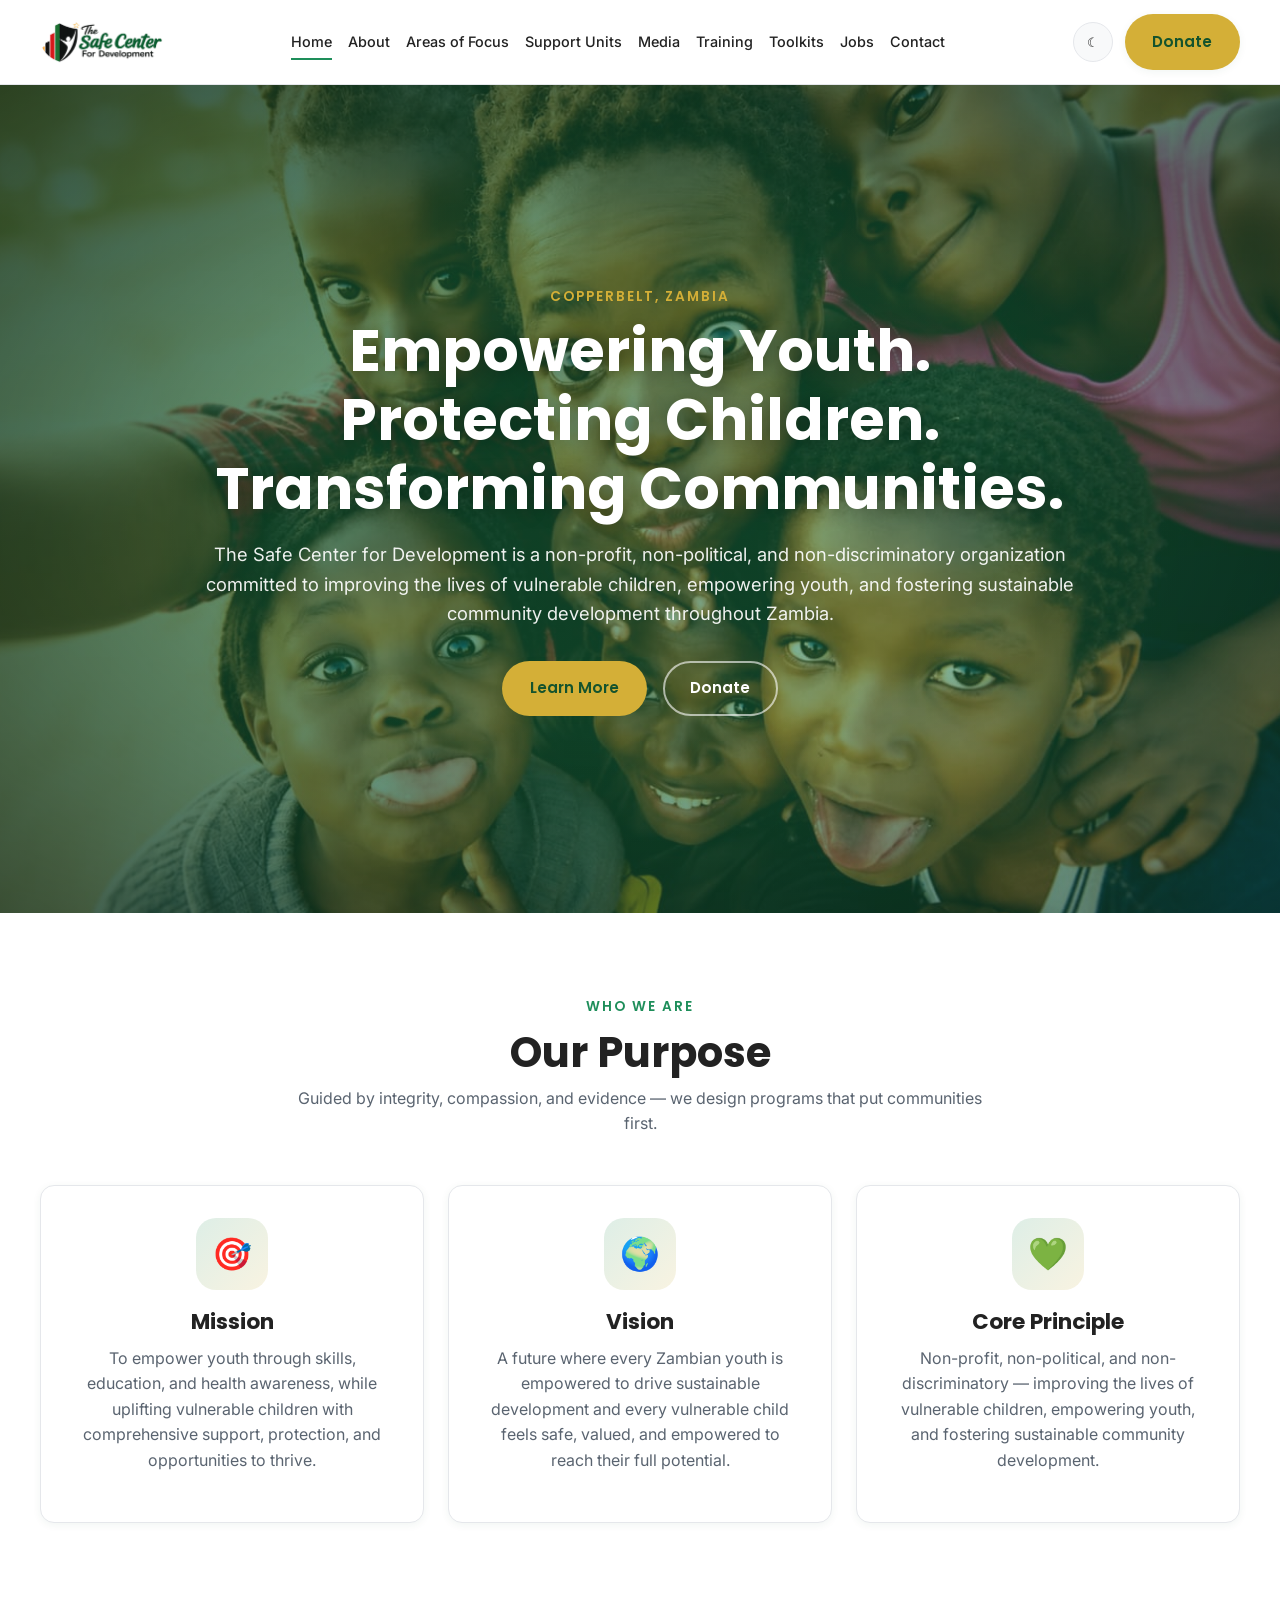
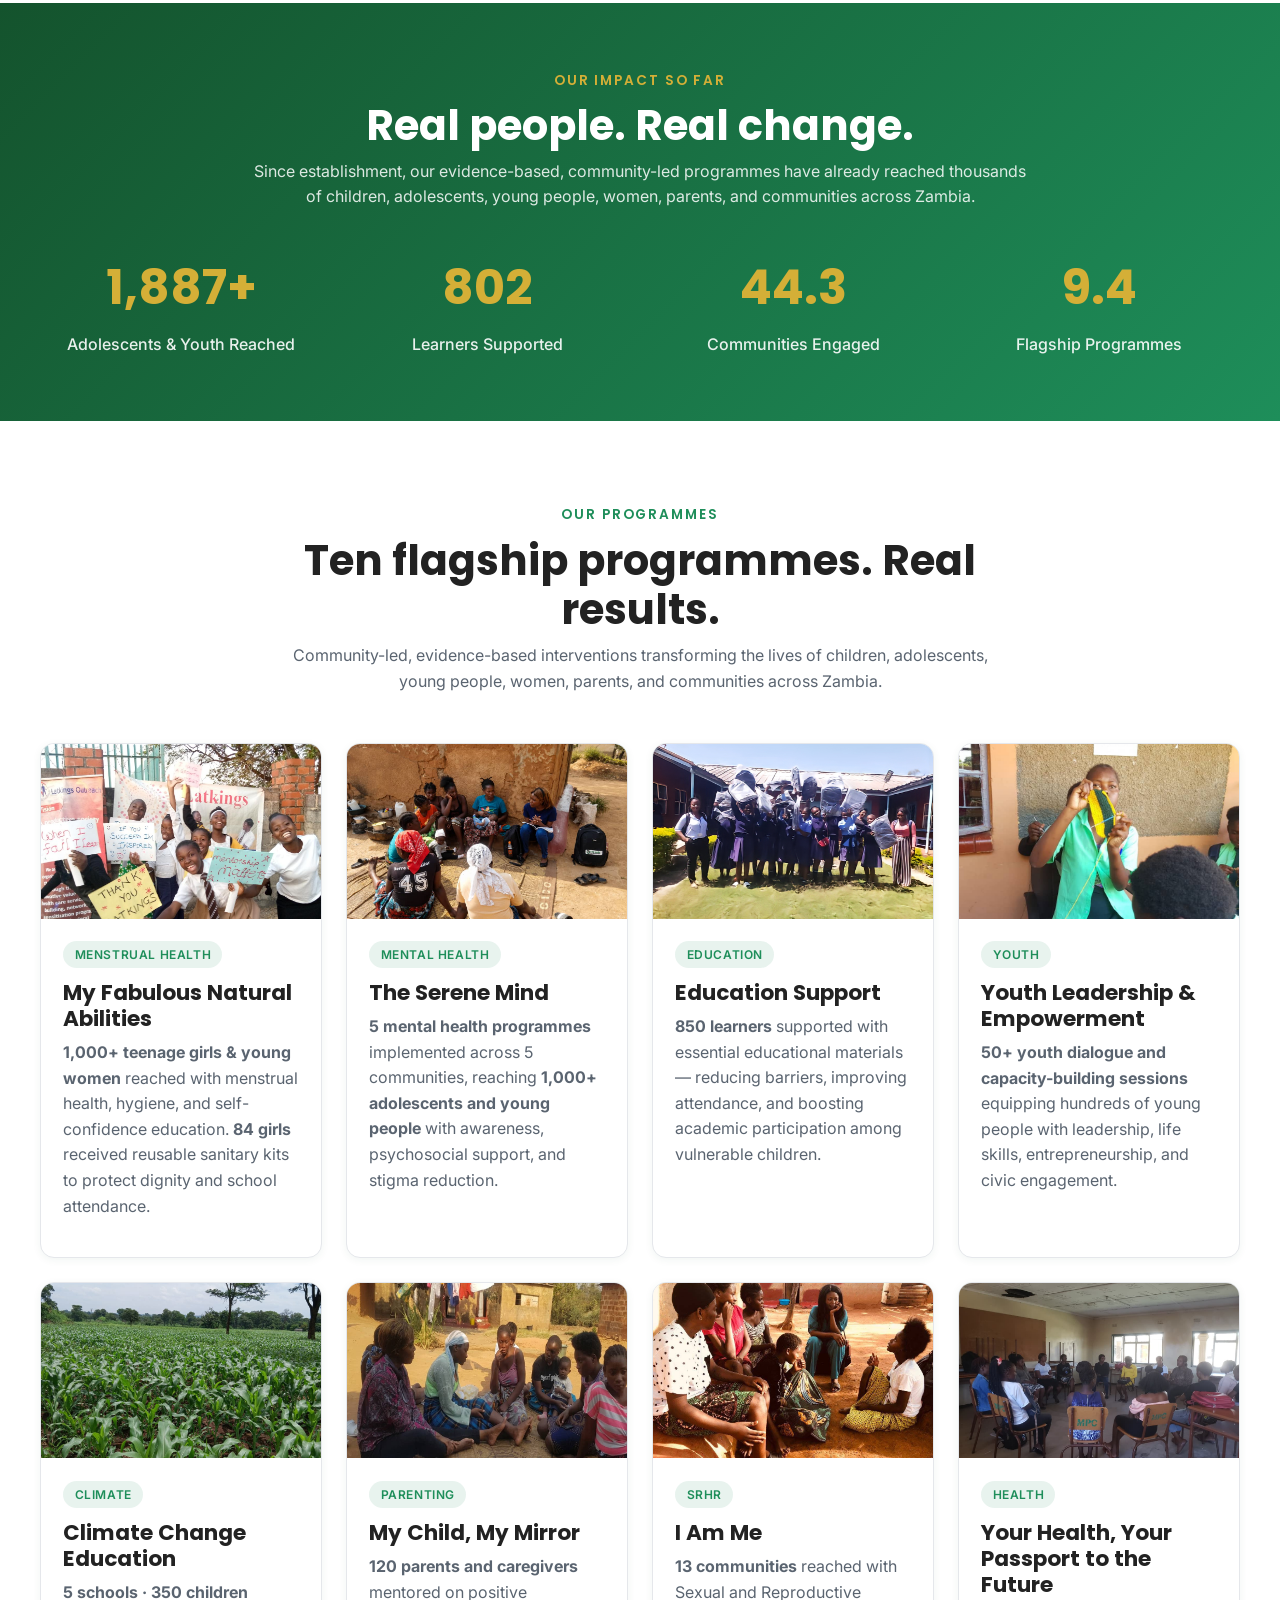
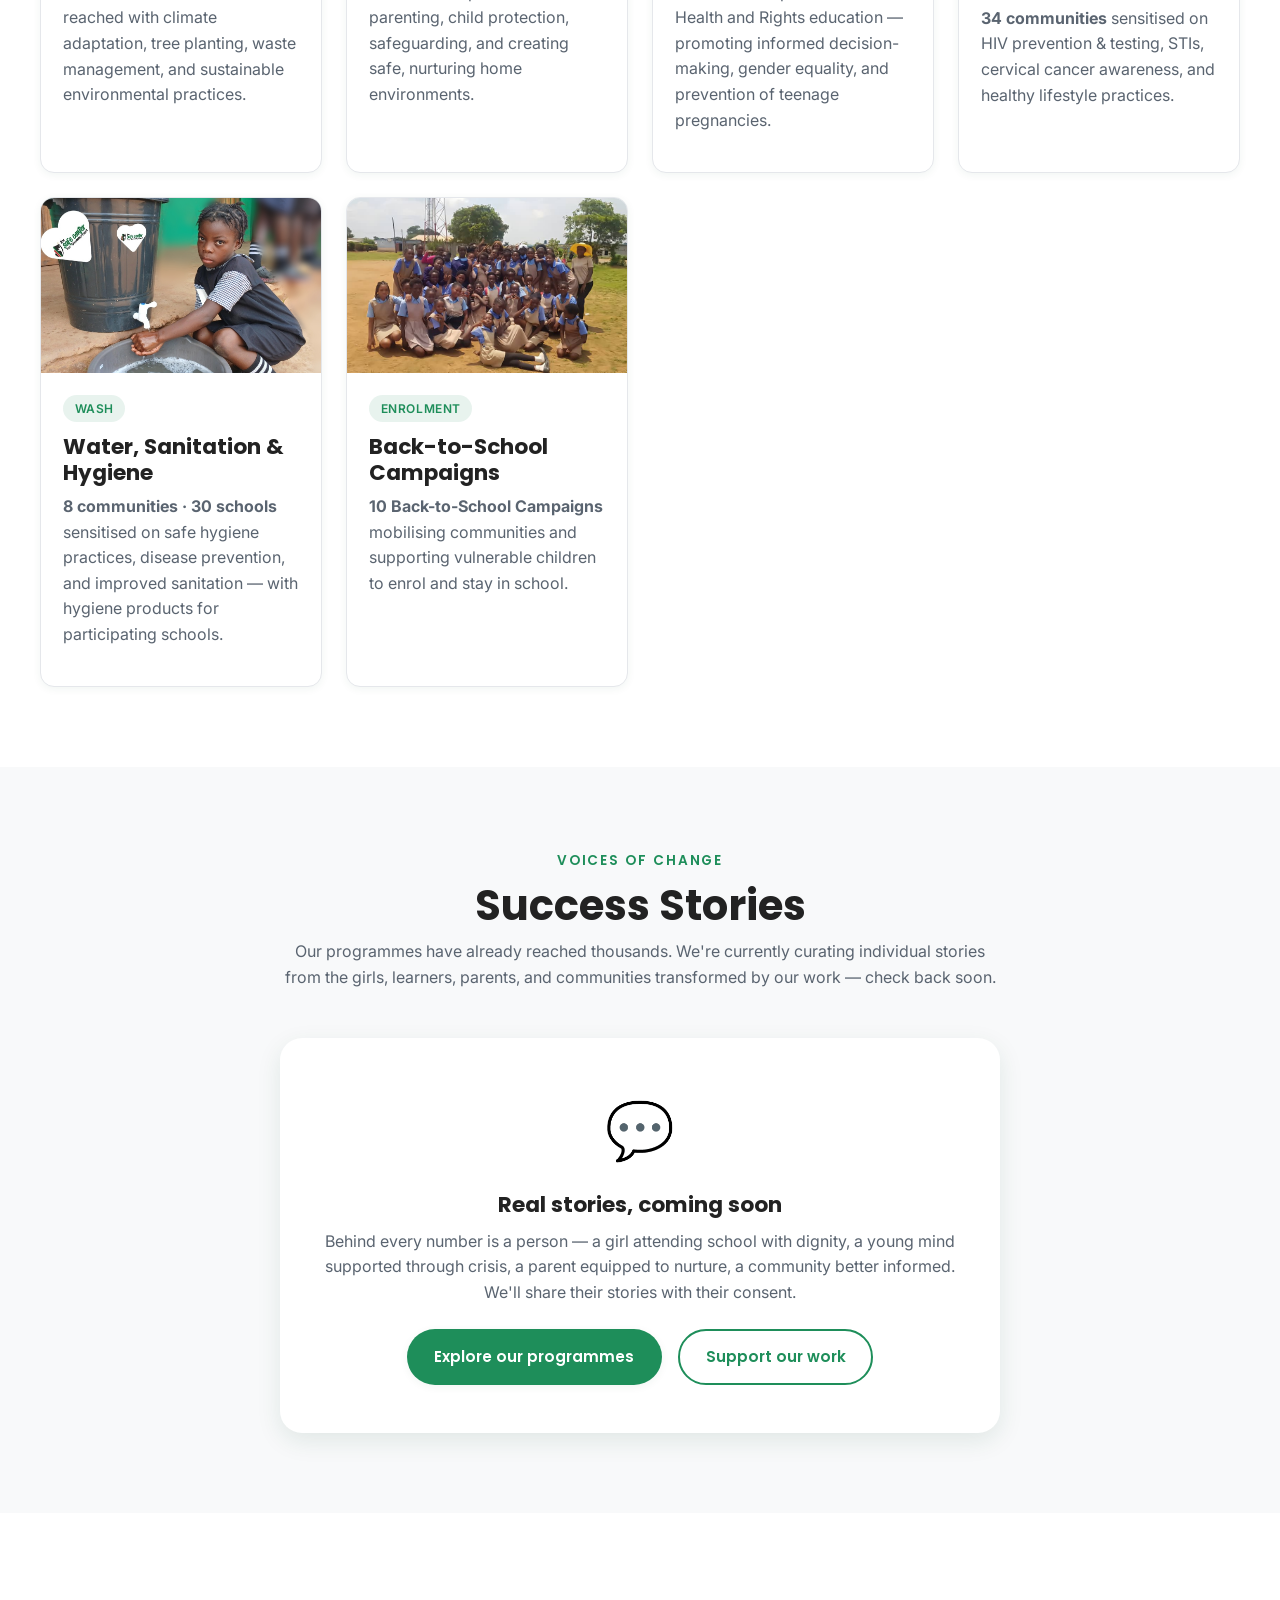
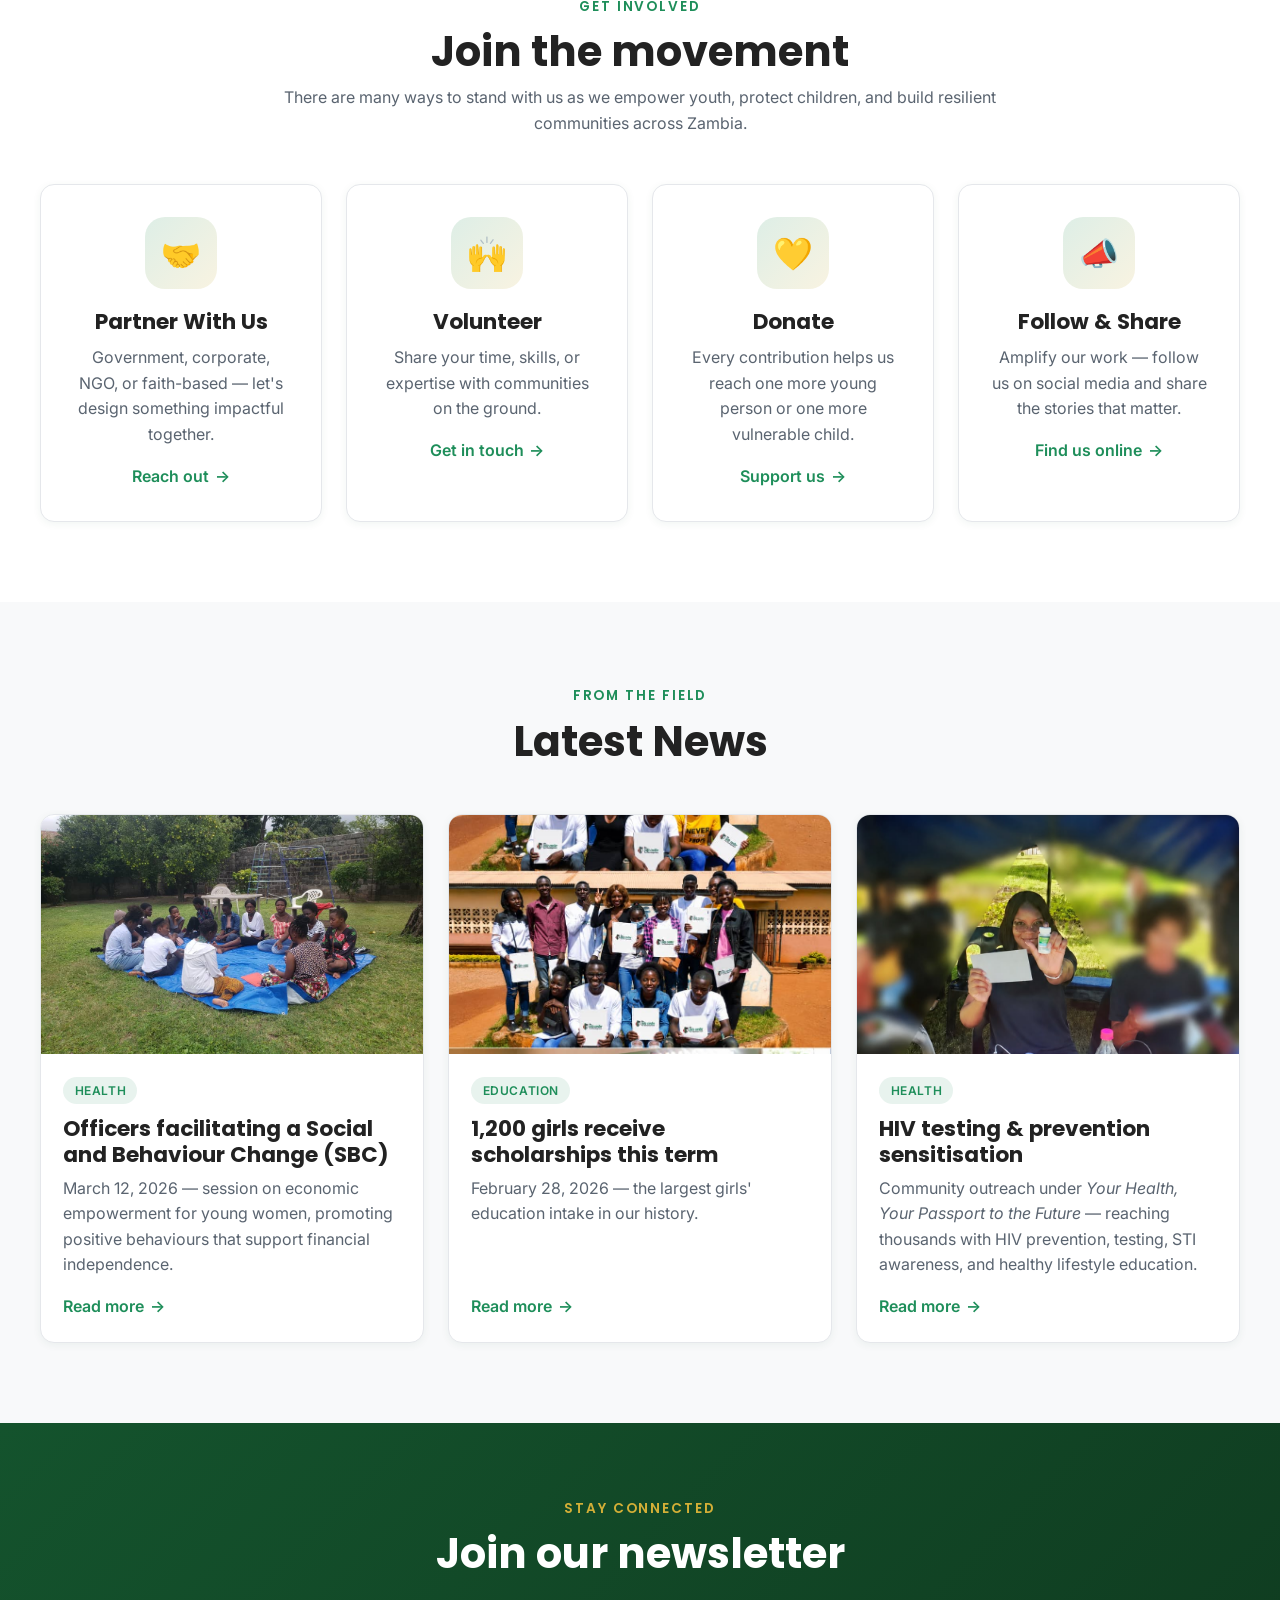
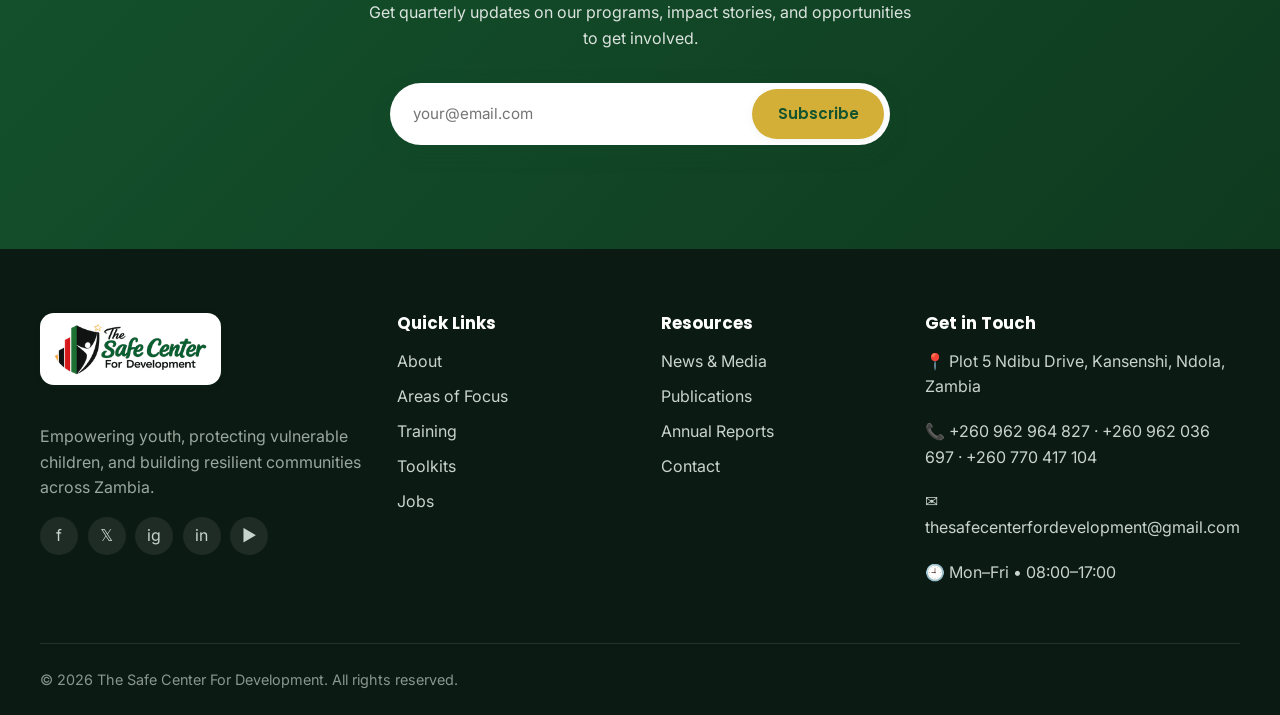
==== commit ad0bf0a3: "Wire all forms to FormSubmit for real submissions - Contact, Training, Newsletter submit via FormSub" ====
--- a/index.html
+++ b/index.html
@@ -256,8 +256,10 @@
       <span class="eyebrow" style="color: var(--color-accent);">Stay Connected</span>
       <h2>Join our newsletter</h2>
       <p>Get quarterly updates on our programs, impact stories, and opportunities to get involved.</p>
-      <form class="newsletter-form" data-form aria-label="Newsletter signup">
-        <input type="email" required placeholder="your@email.com" aria-label="Email address" />
+      <form class="newsletter-form" data-form action="https://formsubmit.co/ajax/thesafecenterfordevelopment@gmail.com" method="POST" aria-label="Newsletter signup">
+        <input type="hidden" name="_subject" value="Newsletter Signup"/>
+        <input type="text" name="_honey" tabindex="-1" autocomplete="off" style="display:none"/>
+        <input type="email" name="email" required placeholder="your@email.com" aria-label="Email address" />
         <button class="btn btn-accent" type="submit" data-label="Subscribe">Subscribe</button>
       </form>
       <p class="form-status" style="margin-top:1rem;"></p>
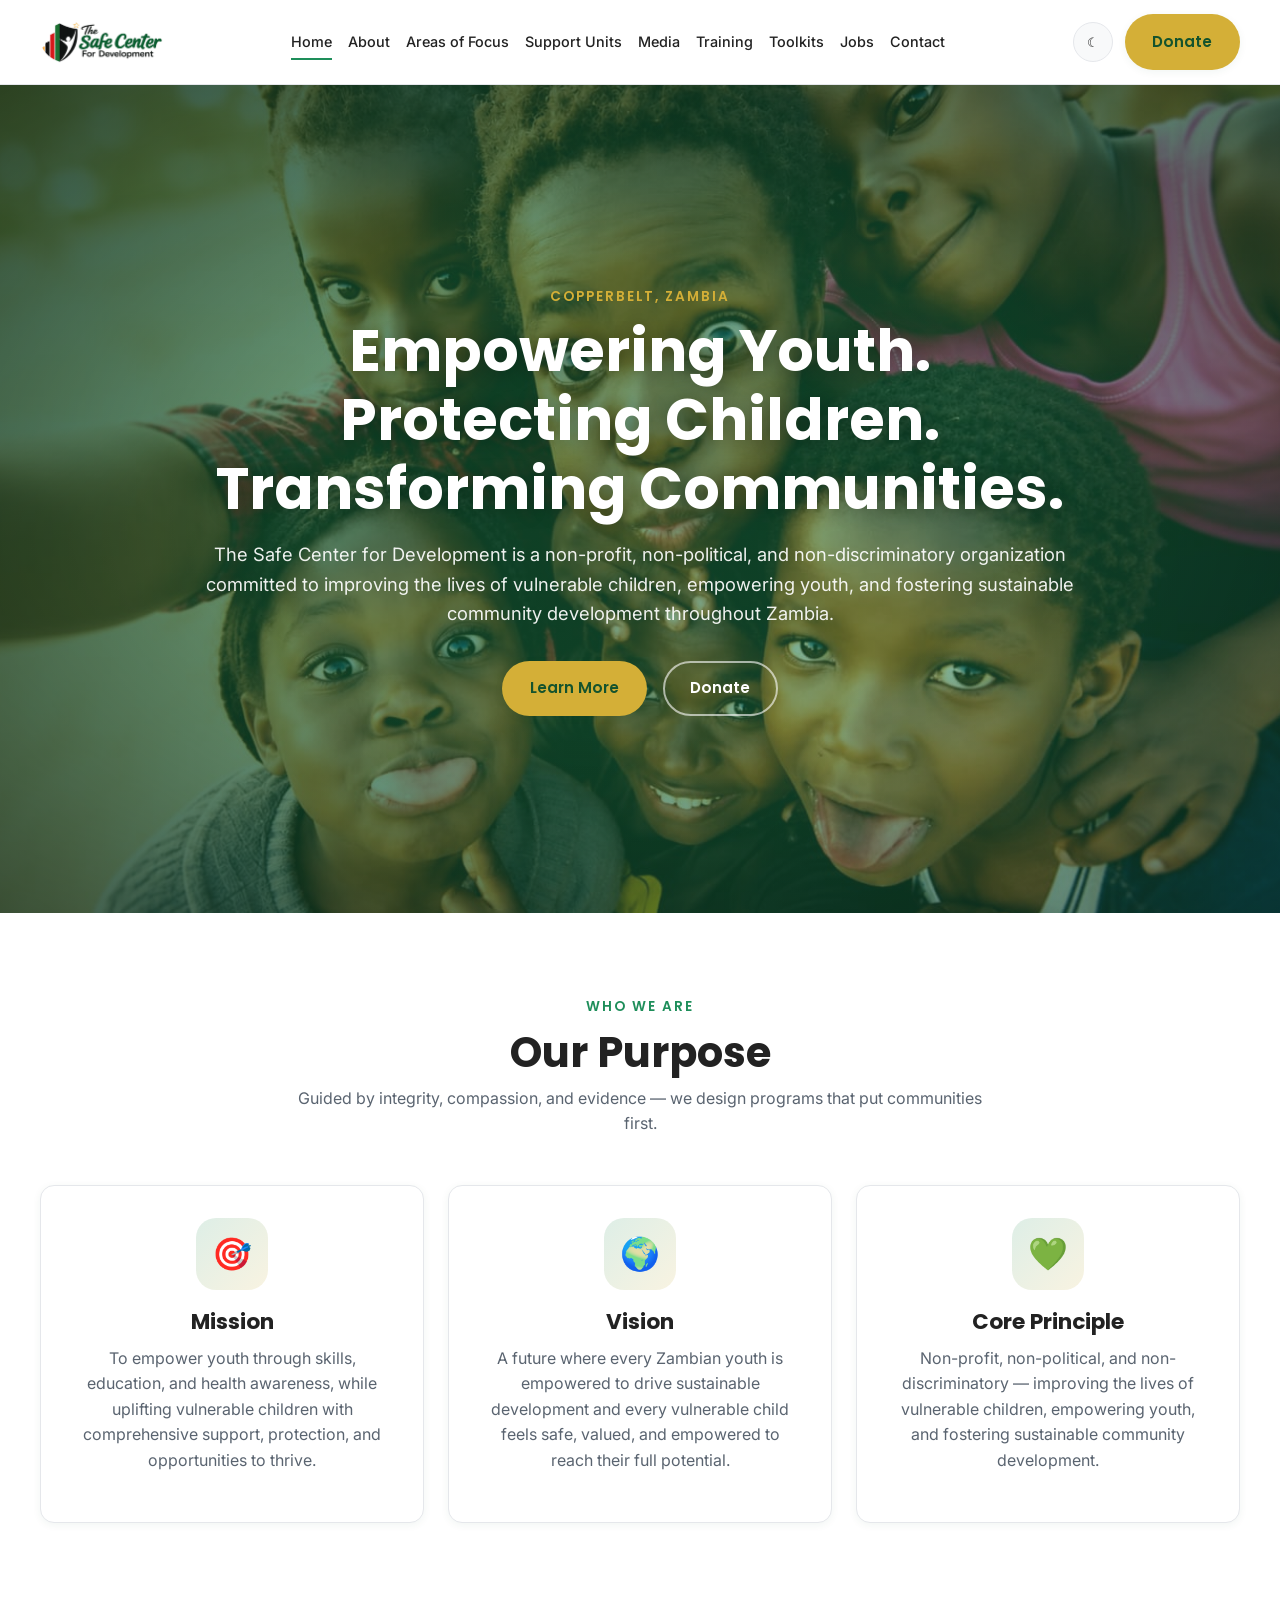
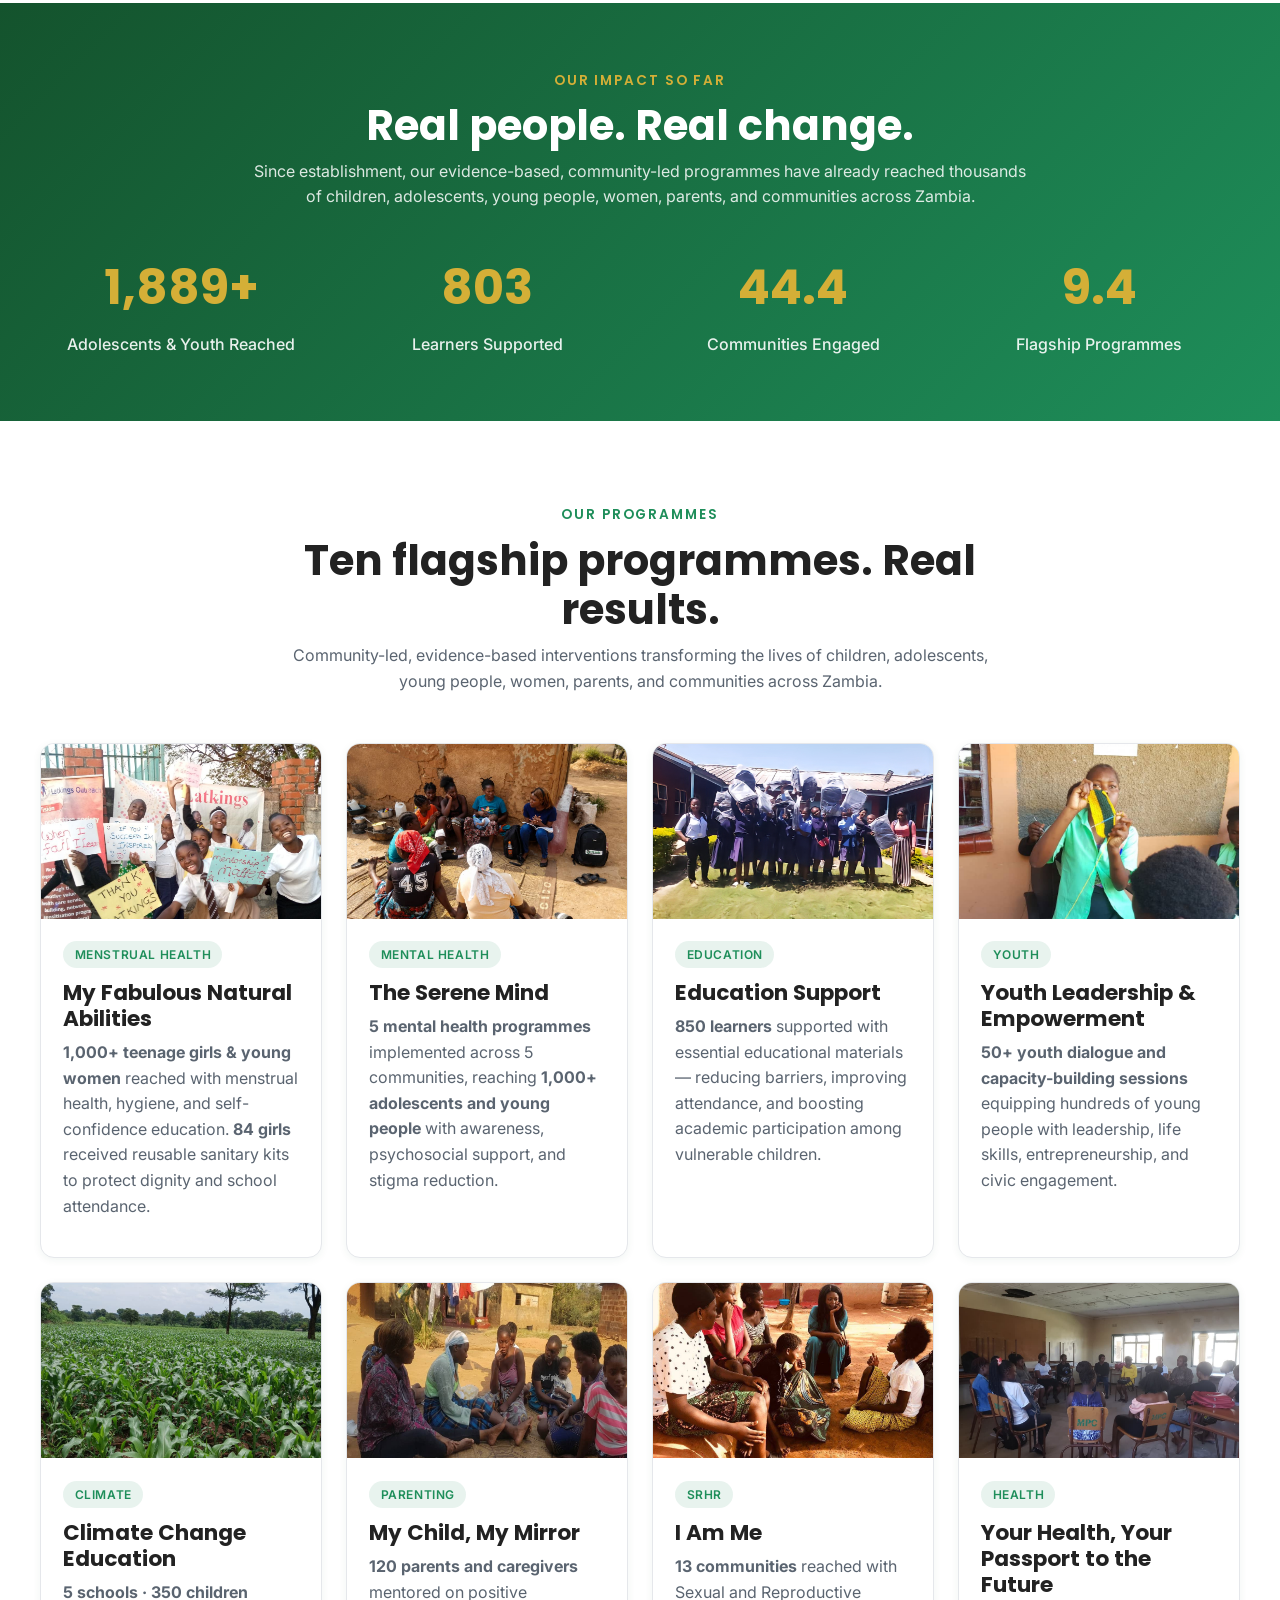
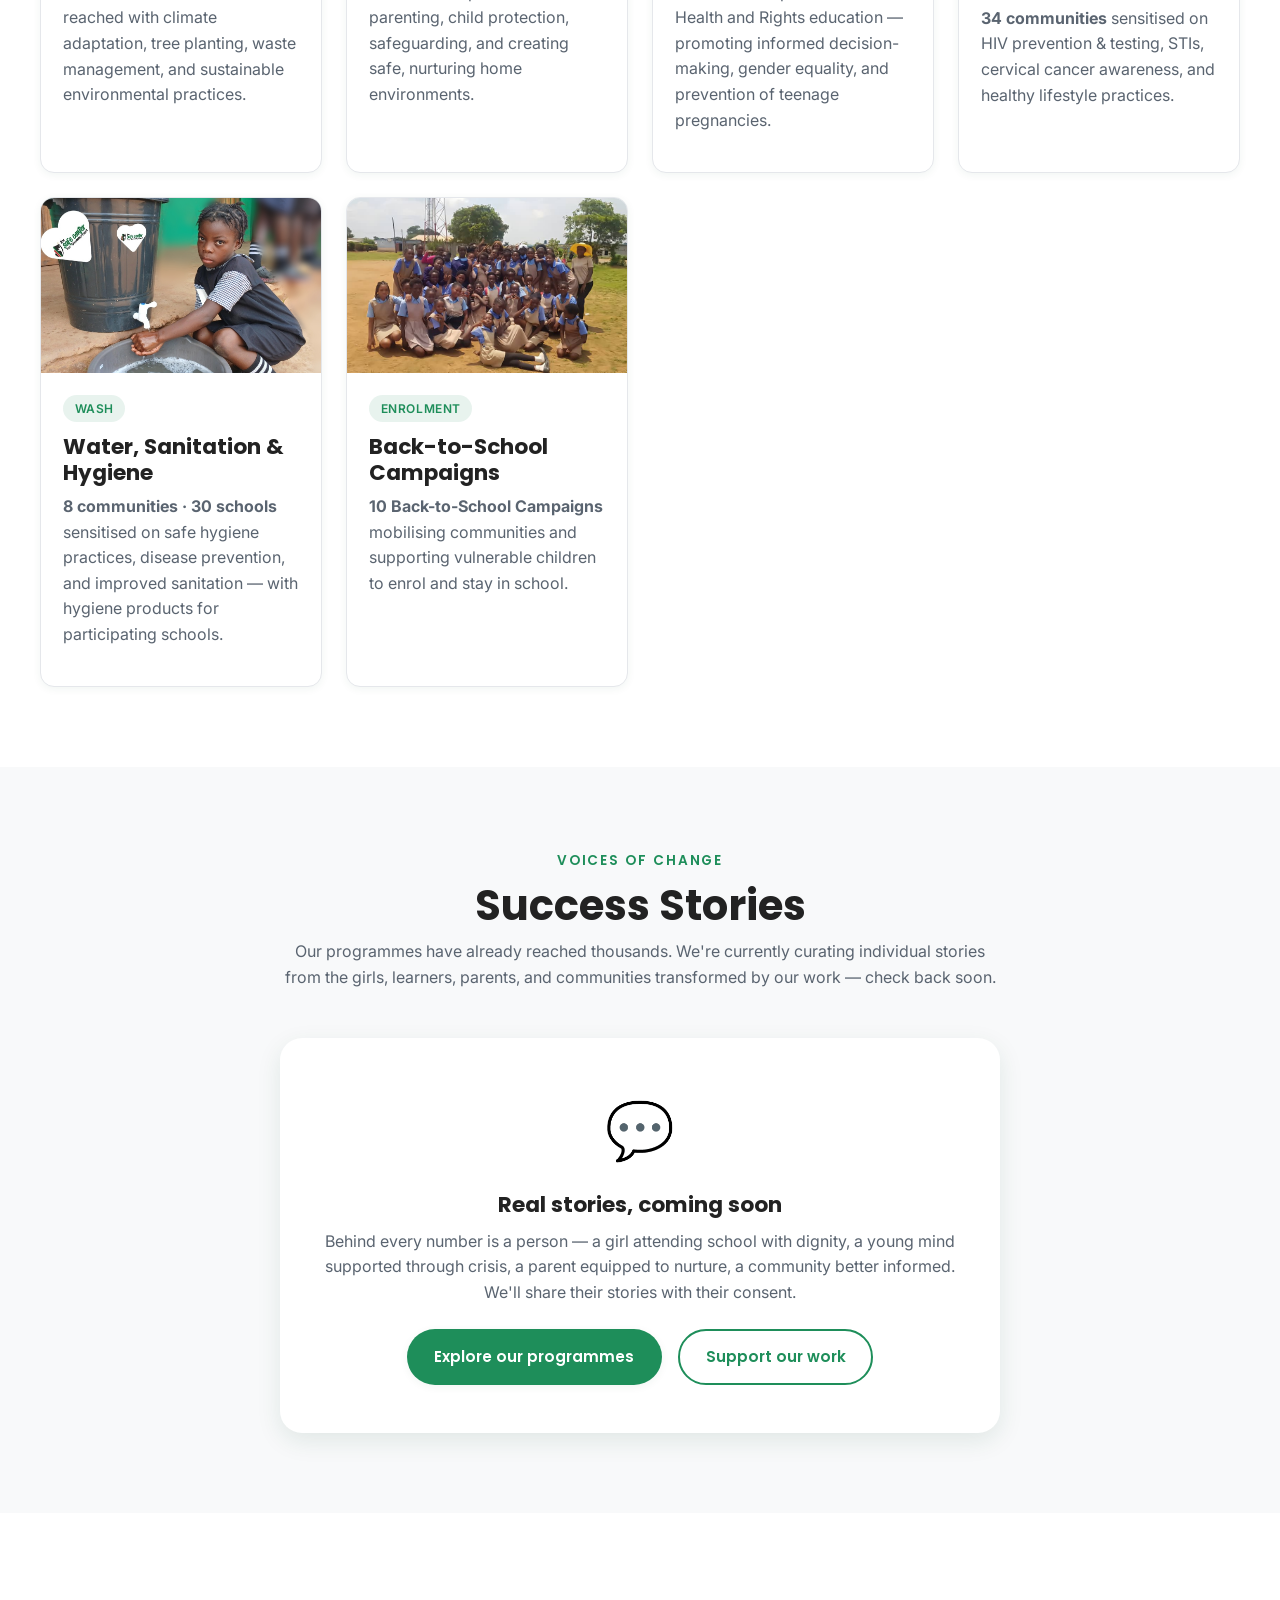
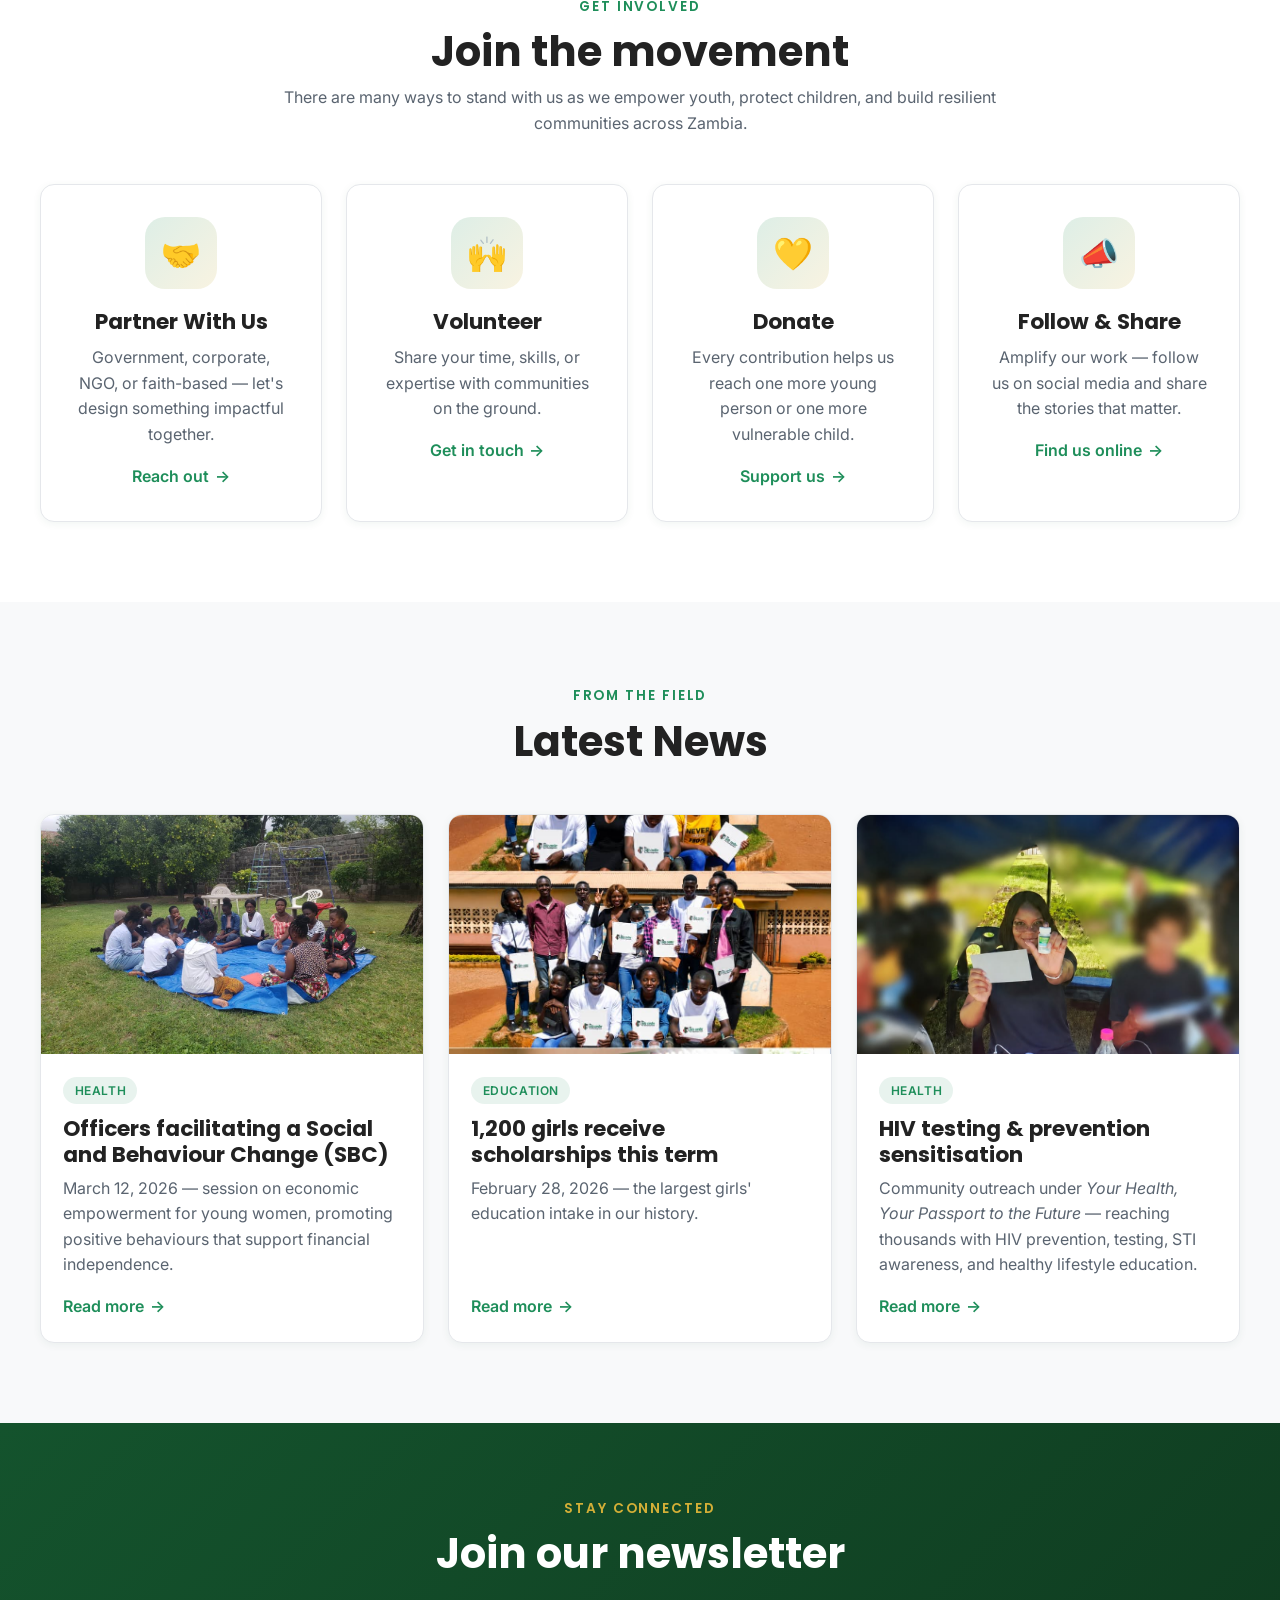
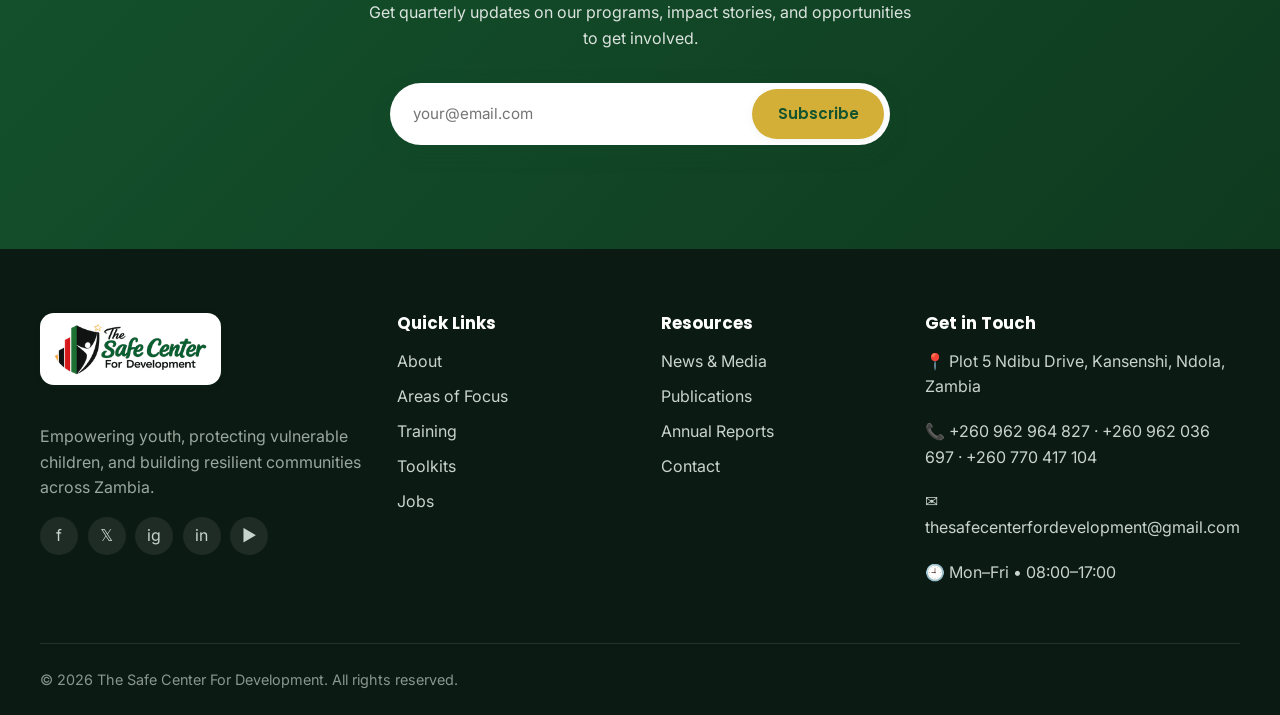
==== commit c7f6f8dd: "Add SEO metadata, Open Graph tags, and structured data" ====
--- a/index.html
+++ b/index.html
@@ -14,6 +14,37 @@
 <link rel="icon" type="image/x-icon" href="assets/images/logo/favicon.ico"/>
 <link rel="shortcut icon" href="assets/images/logo/wnbg.jpeg"/>
 <link rel="stylesheet" href="css/styles.css"/>
+<link rel="canonical" href="https://safecenterdev.org/"/>
+<meta property="og:url" content="https://safecenterdev.org/"/>
+<meta property="og:site_name" content="The Safe Center For Development"/>
+<meta property="og:image" content="https://safecenterdev.org/assets/images/hero/hero.jpeg"/>
+<meta name="twitter:card" content="summary_large_image"/>
+<meta name="twitter:title" content="The Safe Center For Development"/>
+<meta name="twitter:description" content="Building Safer Communities Through Sustainable Development."/>
+<meta name="twitter:image" content="https://safecenterdev.org/assets/images/hero/hero.jpeg"/>
+<script type="application/ld+json">
+{
+  "@context": "https://schema.org",
+  "@type": "NGO",
+  "name": "The Safe Center For Development",
+  "alternateName": "SCD",
+  "url": "https://safecenterdev.org/",
+  "logo": "https://safecenterdev.org/assets/images/logo/wnbg.jpeg",
+  "description": "A Zambian non-profit committed to empowering youth, protecting vulnerable children, and building resilient communities.",
+  "email": "thesafecenterfordevelopment@gmail.com",
+  "telephone": "+260962964827",
+  "address": {
+    "@type": "PostalAddress",
+    "streetAddress": "Plot 5 Ndibu Drive, Kansenshi",
+    "addressLocality": "Ndola",
+    "addressRegion": "Copperbelt",
+    "addressCountry": "ZM"
+  },
+  "sameAs": [
+    "https://www.linkedin.com/in/the-safe-center-for-development-625987335/"
+  ]
+}
+</script>
 </head>
 <body>
 <a class="skip-link" href="#main">Skip to content</a>
